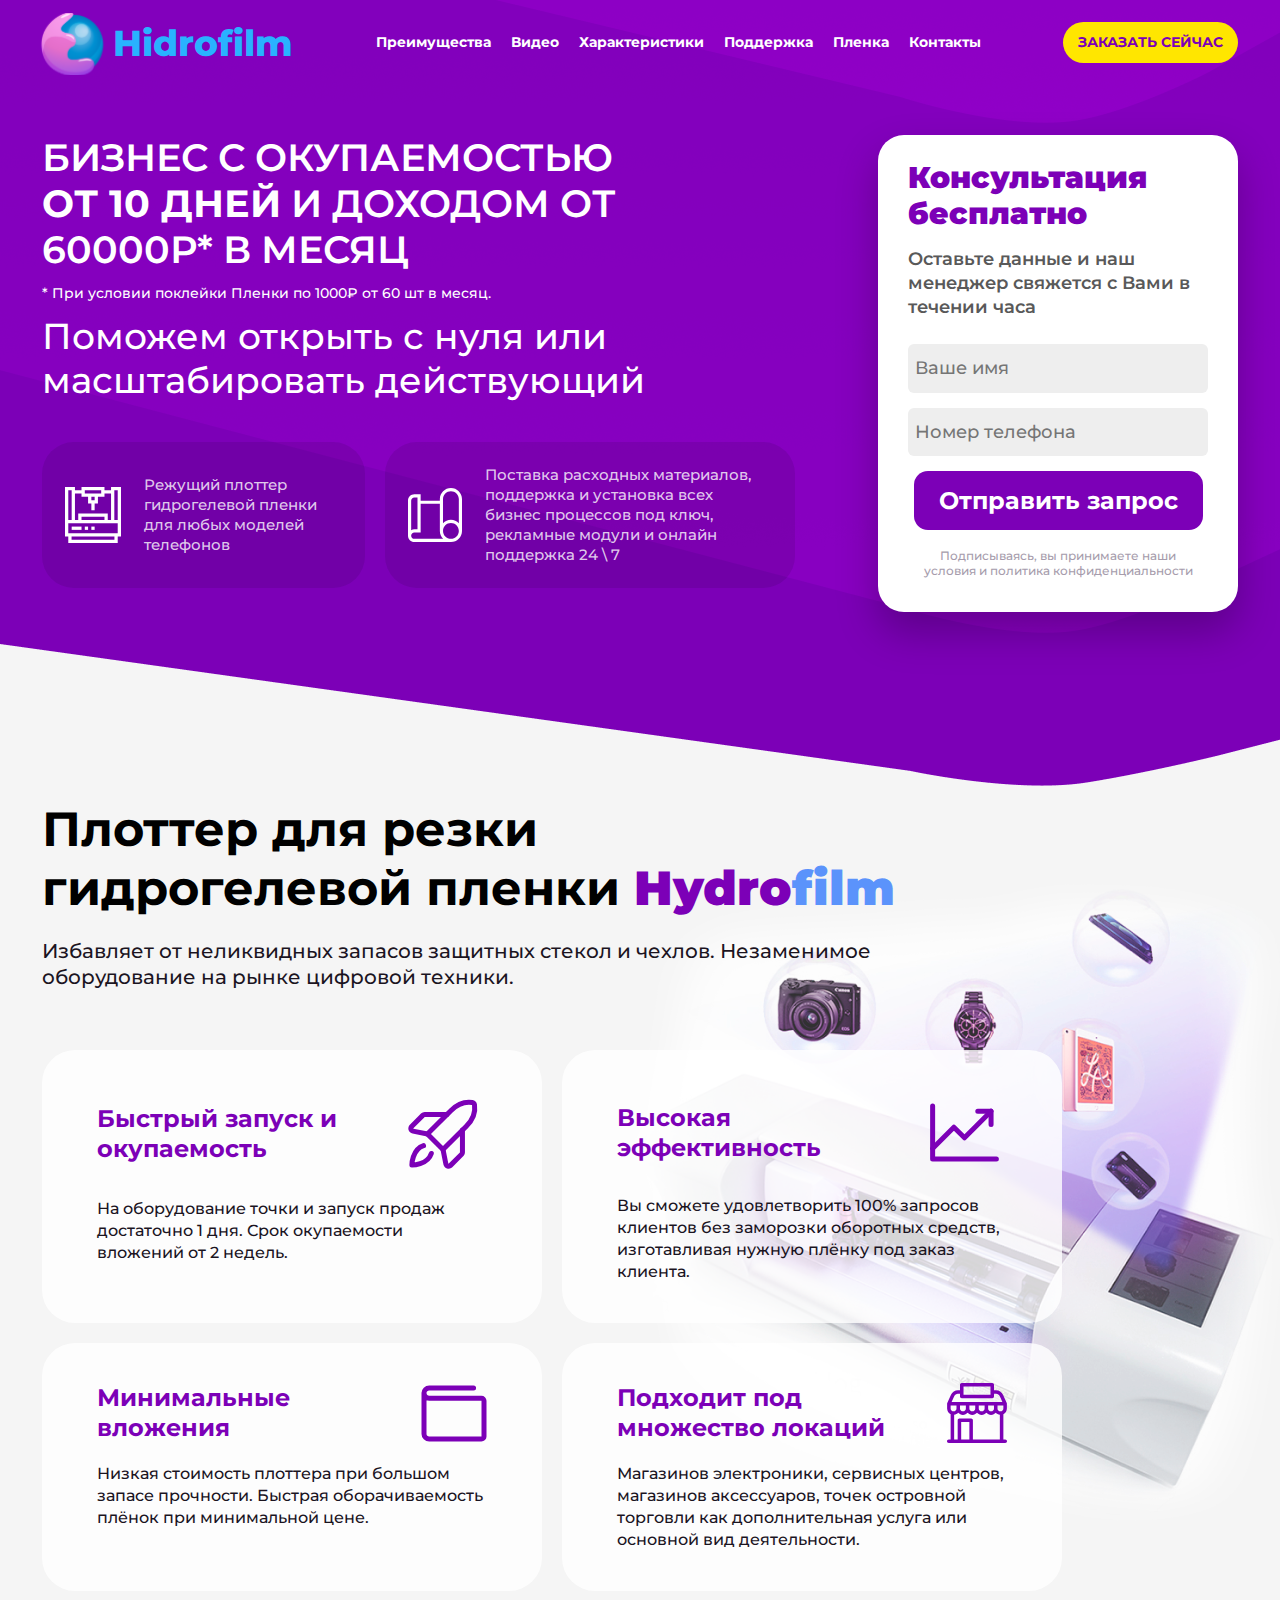
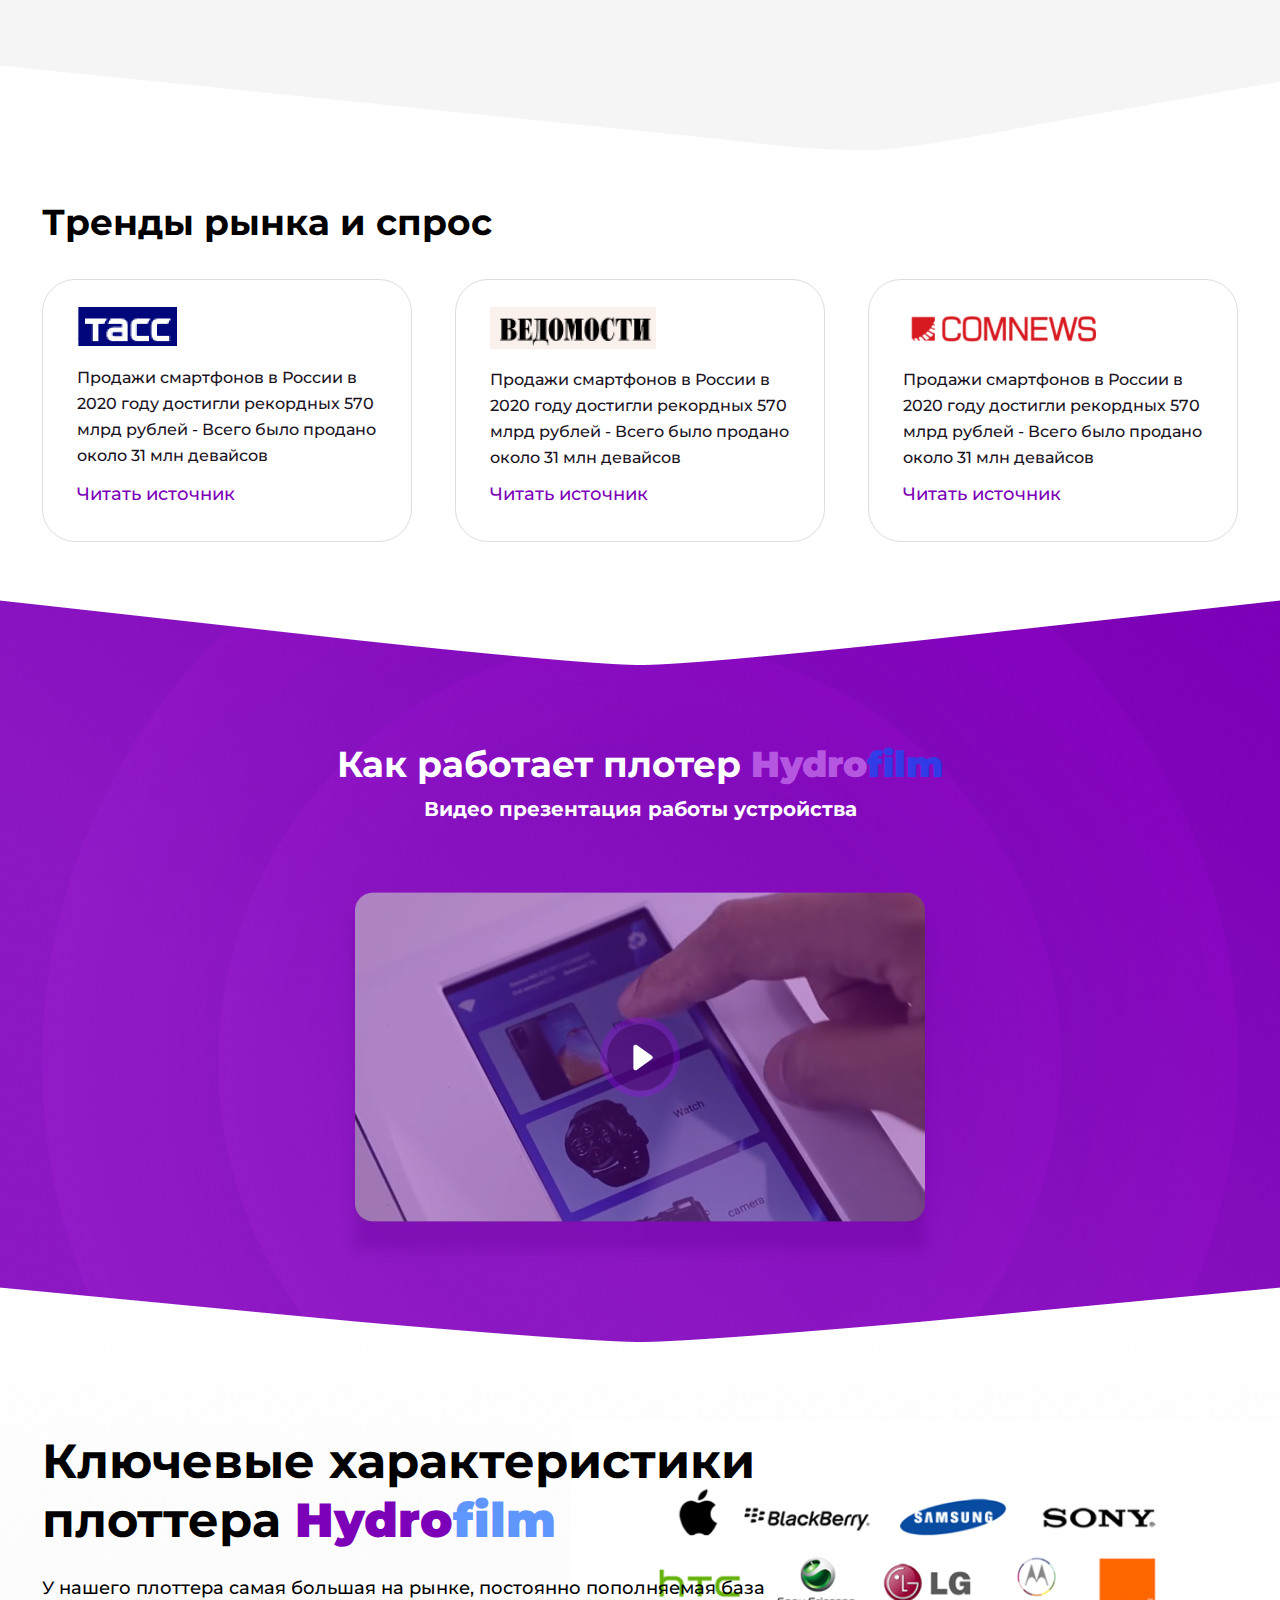
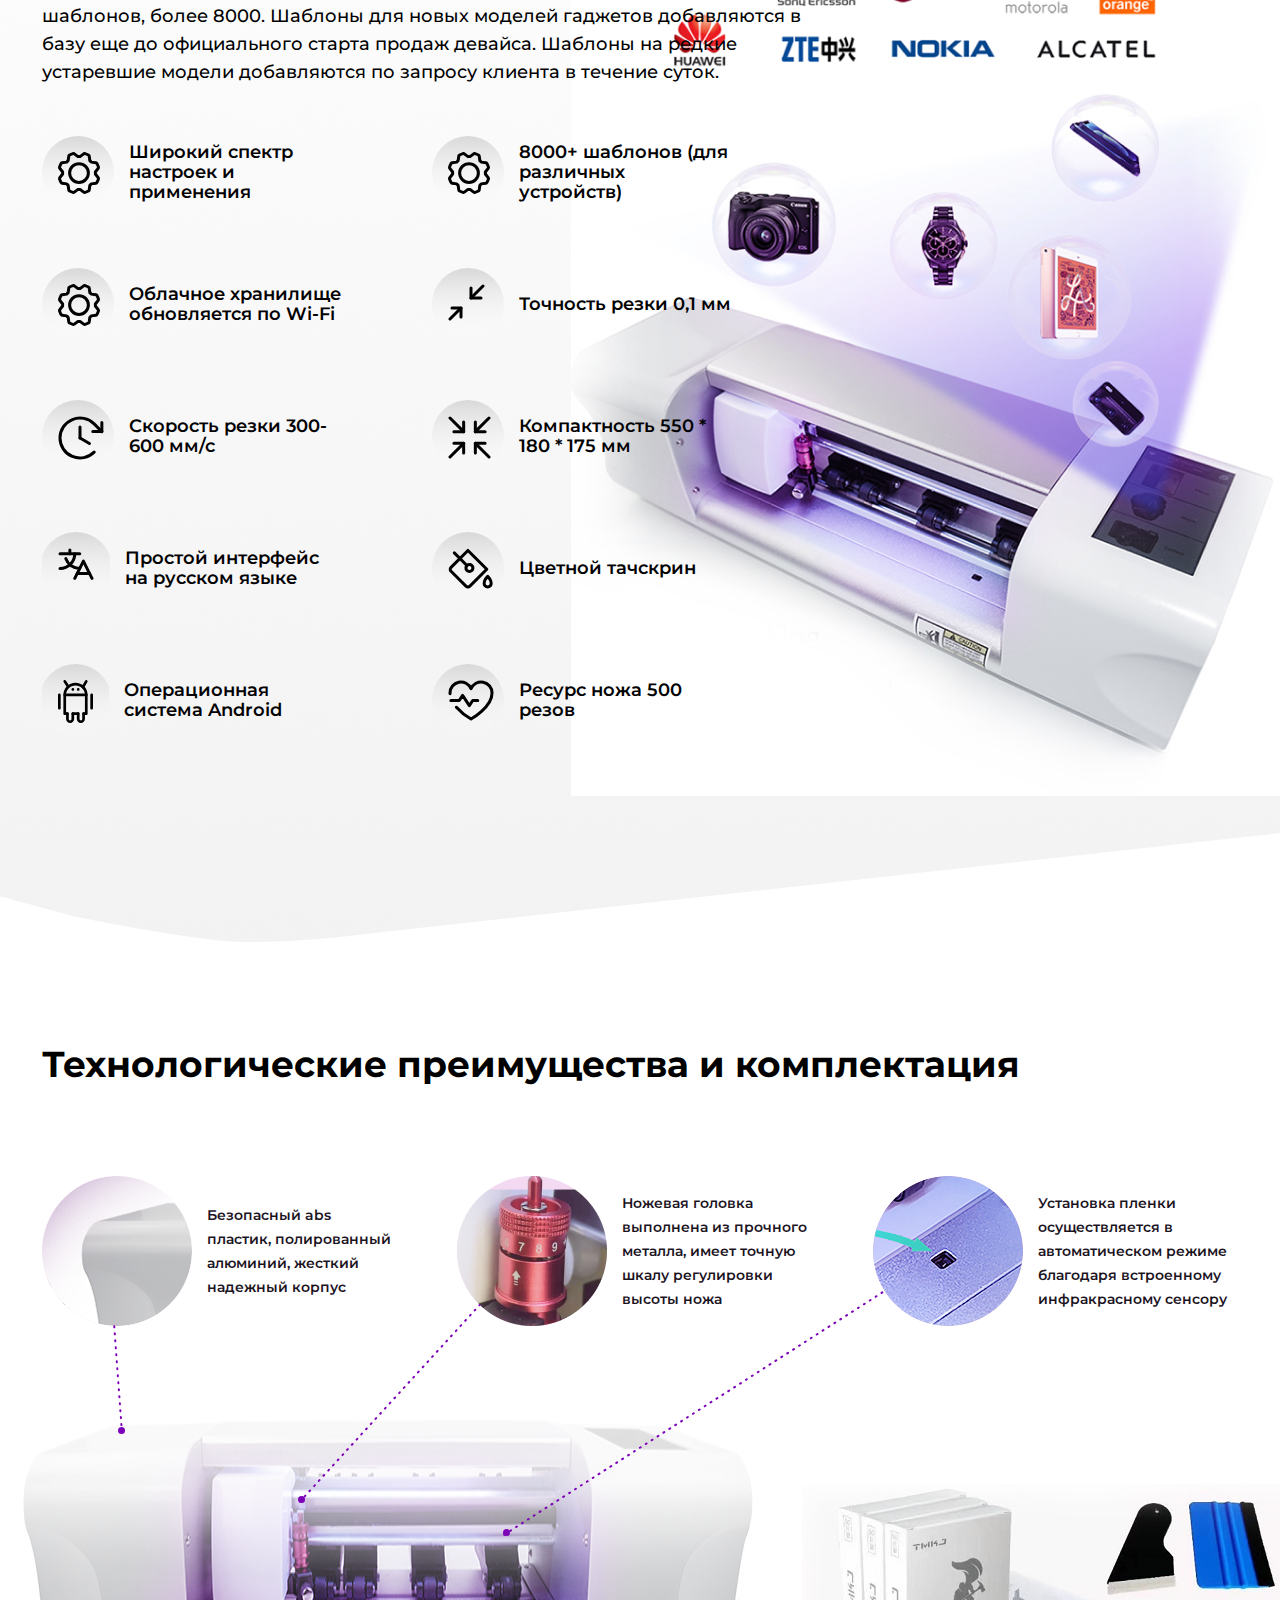
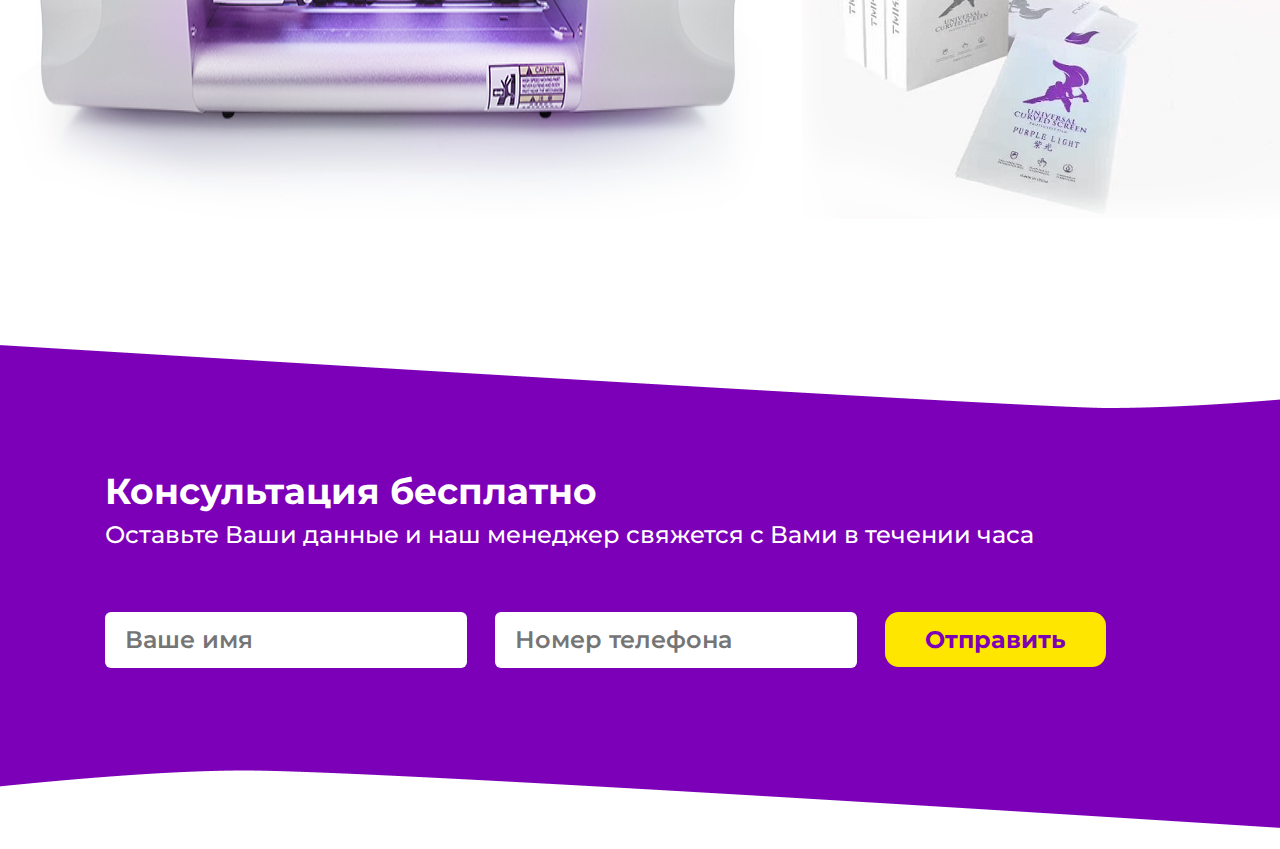
==== index.html @ 63e5cda7 "added new project" ====
<!DOCTYPE html>
<html lang="ru">
  <head>
    <meta charset="UTF-8" />
    <meta http-equiv="X-UA-Compatible" content="IE=edge" />
    <meta name="viewport" content="width=device-width, initial-scale=1.0" />
    <title>Hidrofilm</title>
    <link rel="preconnect" href="https://fonts.gstatic.com" />
    <link
      href="https://fonts.googleapis.com/css2?family=Montserrat:ital,wght@0,400;0,500;0,600;0,700;0,900;1,600&display=swap"
      rel="stylesheet"
    />
    <link rel="stylesheet" href="./css/jquery.fancybox.css" />
    <link rel="stylesheet" href="./css/normalize.css" />
    <link rel="stylesheet" href="./css/style.css" />
  </head>
  <body>
    <div class="wrapper">
      <header class="header">
        <div class="container">
          <div class="header__inner">
            <a class="header__logo" href="#">
              <img
                class="header__logo-img"
                src="./images/logo.svg"
                alt="logo"
              />
              <span>Hidrofilm</span>
            </a>

            <nav class="header__menu">
              <ul class="header__menu-list">
                <li class="header__menu-link">
                  <a href="">Преимущества</a>
                </li>
                <li class="header__menu-link">
                  <a href="">Видео</a>
                </li>
                <li class="header__menu-link">
                  <a href="">Характеристики</a>
                </li>
                <li class="header__menu-link">
                  <a href="">Поддержка</a>
                </li>
                <li class="header__menu-link">
                  <a href="">Пленка</a>
                </li>
                <li class="header__menu-link">
                  <a href="#">Контакты</a>
                </li>
              </ul>
            </nav>
            <div class="header__menu-burger">
              <span></span>
            </div>
            <a href="#" class="header__button">заказать сейчас</a>
          </div>

          <div class="header__box">
            <div class="header__info">
              <div class="header__info-top">
                <h1 class="header__info-title">
                  БИЗНЕС С ОКУПАЕМОСТЬЮ <span>ОТ 10 дней</span> и доходом от
                  60000р* в месяц
                </h1>
                <p class="header__info-comment">
                  * При условии поклейки Пленки по 1000₽ от 60 шт в месяц.
                </p>
                <p class="header__info-text">
                  Поможем открыть с нуля или масштабировать действующий
                </p>
              </div>

              <div class="header__info-bottom">
                <div class="header__info-bottom-item item-left">
                  <img src="./images/header-icon.svg" alt="" />
                  <p>
                    Режущий плоттер гидрогелевой пленки для любых моделей
                    телефонов
                  </p>
                </div>
                <div class="header__info-bottom-item item-right">
                  <img src="./images/header-icon1.svg" alt="" />
                  <p>
                    Поставка расходных материалов, поддержка и установка всех
                    бизнес процессов под ключ, рекламные модули и онлайн
                    поддержка 24 \ 7
                  </p>
                </div>
              </div>
            </div>

            <form class="header__form">
              <div class="header__form-title">Консультация бесплатно</div>
              <div class="header__form-text">
                Оставьте данные и наш менеджер свяжется с Вами в течении часа
              </div>
              <input type="text" placeholder="Ваше имя " />
              <input type="text" placeholder="Номер телефона " />
              <button type="submit">Отправить запрос</button>
              <div class="header__form-copy">
                Подписываясь, вы принимаете наши условия и политика
                конфиденциальности
              </div>
            </form>
          </div>
        </div>
      </header>
      <!-- HEADER-------------- -->
      <section class="plotter">
        <div
          class="plotter-wrapper"
          style="background: url('./images/plotter-img.png') no-repeat right"
        >
          <div class="container">
            <h1 class="plotter__title">
              Плоттер для резки гидрогелевой пленки
              <span class="hydro">Hydro</span><span>film</span>
            </h1>
            <p class="plotter__text">
              Избавляет от неликвидных запасов защитных стекол и чехлов.
              Незаменимое оборудование на рынке цифровой техники.
            </p>

            <div class="plotter__inner">
              <div class="plotter__item">
                <div class="plotter__item-title">
                  <p>Быстрый запуск и окупаемость</p>
                  <img src="./images/plotter-icon.svg" alt="" />
                </div>
                <div class="plotter__item-text">
                  На оборудование точки и запуск продаж достаточно 1 дня. Срок
                  окупаемости вложений от 2 недель.
                </div>
              </div>
              <div class="plotter__item">
                <div class="plotter__item-title">
                  <p>Высокая эффективность</p>
                  <img src="./images/plotter-icon2.svg" alt="" />
                </div>
                <div class="plotter__item-text">
                  Вы сможете удовлетворить 100% запросов клиентов без заморозки
                  оборотных средств, изготавливая нужную плёнку под заказ
                  клиента.
                </div>
              </div>
              <div class="plotter__item">
                <div class="plotter__item-title">
                  <p>Минимальные вложения</p>
                  <img src="./images/plotter-icon3.svg" alt="" />
                </div>
                <div class="plotter__item-text">
                  Низкая стоимость плоттера при большом запасе прочности.
                  Быстрая оборачиваемость плёнок при минимальной цене.
                </div>
              </div>
              <div class="plotter__item">
                <div class="plotter__item-title">
                  <p>Подходит под множество локаций</p>
                  <img src="./images/plotter-icon4.svg" alt="" />
                </div>
                <div class="plotter__item-text">
                  Магазинов электроники, сервисных центров, магазинов
                  аксессуаров, точек островной торговли как дополнительная
                  услуга или основной вид деятельности.
                </div>
              </div>
            </div>
          </div>
        </div>
      </section>
      <section class="trands">
        <div class="container">
          <h1 class="trands__title">Тренды рынка и спрос</h1>
          <div class="trands__inner">
            <div class="trands__item">
              <div class="trands__item-img">
                <img src="./images/trand1.png" alt="" />
              </div>
              <div class="trands__item-text">
                Продажи смартфонов в России в 2020 году достигли рекордных 570
                млрд рублей - Всего было продано около 31 млн девайсов
              </div>
              <a class="trands__item-link" href="#">Читать источник</a>
            </div>
            <div class="trands__item">
              <div class="trands__item-img">
                <img src="./images/trand2.png" alt="" />
              </div>
              <div class="trands__item-text">
                Продажи смартфонов в России в 2020 году достигли рекордных 570
                млрд рублей - Всего было продано около 31 млн девайсов
              </div>
              <a class="trands__item-link" href="#">Читать источник</a>
            </div>
            <div class="trands__item">
              <div class="trands__item-img">
                <img src="./images/trand3.png" alt="" />
              </div>
              <div class="trands__item-text">
                Продажи смартфонов в России в 2020 году достигли рекордных 570
                млрд рублей - Всего было продано около 31 млн девайсов
              </div>
              <a class="trands__item-link" href="#">Читать источник</a>
            </div>
          </div>
        </div>
      </section>
      <section class="video">
        <div class="container">
          <h1 class="video__title">
            Как работает плотер <span class="hydro">Hydro</span
            ><span>film</span>
          </h1>
          <div class="video__text">Видео презентация работы устройства</div>
          <div class="video__popup">
            <a
              class="video__popup-play"
              data-fancybox
              href="./images/video-test.mp4"
            >
              <img
                class="video__popup-imgbtn"
                src="./images/play-btn.svg"
                alt="play-btn"
              />
            </a>
          </div>
        </div>
      </section>
      <section class="description">
        <div
          class="description-wrapper"
          style="
            background: url('./images/description-bg.png') no-repeat bottom
              right;
          "
        >
          <div class="container">
            <h1 class="description__title">
              Ключевые характеристики плоттера <span class="hydro">Hydro</span
              ><span>film</span>
            </h1>
            <div class="description__text">
              У нашего плоттера самая большая на рынке, постоянно пополняемая
              база шаблонов, более 8000. Шаблоны для новых моделей гаджетов
              добавляются в базу еще до официального старта продаж девайса.
              Шаблоны на редкие устаревшие модели добавляются по запросу клиента
              в течение суток.
            </div>
            <div class="description__inner">
              <div class="description__item">
                <div class="description__item-wrap">
                  <img
                    class="description__item-icon"
                    src="./images/icon-description/1.svg"
                    alt=""
                  />
                </div>
                <div class="description__item-info">
                  Широкий спектр настроек и применения
                </div>
              </div>
              <div class="description__item">
                <div class="description__item-wrap">
                  <img
                    class="description__item-icon"
                    src="./images/icon-description/1.svg"
                    alt=""
                  />
                </div>
                <div class="description__item-info">
                  8000+ шаблонов (для различных устройств)
                </div>
              </div>
              <div class="description__item">
                <div class="description__item-wrap">
                  <img
                    class="description__item-icon"
                    src="./images/icon-description/1.svg"
                    alt=""
                  />
                </div>
                <div class="description__item-info">
                  Облачное хранилище обновляется по Wi-Fi
                </div>
              </div>
              <div class="description__item">
                <div class="description__item-wrap">
                  <img
                    class="description__item-icon"
                    src="./images/icon-description/4.svg"
                    alt=""
                  />
                </div>
                <div class="description__item-info">Точность резки 0,1 мм</div>
              </div>
              <div class="description__item">
                <div class="description__item-wrap">
                  <img
                    class="description__item-icon"
                    src="./images/icon-description/5.svg"
                    alt=""
                  />
                </div>
                <div class="description__item-info">
                  Скорость резки 300-600 мм/с
                </div>
              </div>
              <div class="description__item">
                <div class="description__item-wrap">
                  <img
                    class="description__item-icon"
                    src="./images/icon-description/6.svg"
                    alt=""
                  />
                </div>
                <div class="description__item-info">
                  Компактность 550 * 180 * 175 мм
                </div>
              </div>
              <div class="description__item">
                <div class="description__item-wrap">
                  <img
                    class="description__item-icon"
                    src="./images/icon-description/7.svg"
                    alt=""
                  />
                </div>
                <div class="description__item-info">
                  Простой интерфейс на русском языке
                </div>
              </div>
              <div class="description__item">
                <div class="description__item-wrap">
                  <img
                    class="description__item-icon"
                    src="./images/icon-description/8.svg"
                    alt=""
                  />
                </div>
                <div class="description__item-info">Цветной тачскрин</div>
              </div>
              <div class="description__item">
                <div class="description__item-wrap">
                  <img
                    class="description__item-icon"
                    src="./images/icon-description/9.svg"
                    alt=""
                  />
                </div>
                <div class="description__item-info">
                  Операционная система Android
                </div>
              </div>
              <div class="description__item">
                <div class="description__item-wrap">
                  <img
                    class="description__item-icon"
                    src="./images/icon-description/10.svg"
                    alt=""
                  />
                </div>
                <div class="description__item-info">Ресурс ножа 500 резов</div>
              </div>
            </div>
          </div>
        </div>
      </section>
      <section class="advantages">
        <div class="container">
          <h1 class="advantages__title">
            Технологические преимущества и комплектация
          </h1>
          <div class="advantages__inner">
            <div class="advantages__item">
              <div class="advantages-wrap">
                <img
                  class="advantages__img"
                  src="./images/icon-advantages/1.png"
                  alt=""
                />
              </div>
              <div class="advantages__text">
                Безопасный abs пластик, полированный алюминий, жесткий надежный
                корпус
              </div>
              <div class="line line-1">
                <img src="./images/icon-advantages/Line1.svg" alt="" />
              </div>
            </div>
            <div class="advantages__item">
              <div class="advantages-wrap">
                <img
                  class="advantages__img"
                  src="./images/icon-advantages/2.png"
                  alt=""
                />
              </div>

              <div class="advantages__text">
                Ножевая головка выполнена из прочного металла, имеет точную
                шкалу регулировки высоты ножа
              </div>
              <div class="line line-2">
                <img src="./images/icon-advantages/Line2.svg" alt="" />
              </div>
            </div>
            <div class="advantages__item">
              <div class="advantages-wrap">
                <img
                  class="advantages__img"
                  src="./images/icon-advantages/3.png"
                  alt=""
                />
              </div>
              <div class="advantages__text">
                Установка пленки осуществляется в автоматическом режиме
                благодаря встроенному инфракрасному сенсору
              </div>
              <div class="line line-3">
                <img src="./images/icon-advantages/Line3.svg" alt="" />
              </div>
            </div>
          </div>
          <div class="advantages__bg">
            <img
              class="advantages__bg-left"
              src="./images/icon-advantages/img-left.png"
              alt=""
            />
            <img
              class="advantages__bg-right"
              src="./images/icon-advantages/img-right.png"
              alt=""
            />
          </div>
        </div>
      </section>
      <section class="callback">
        <div class="container">
          <div class="callback__wrap">
            <h1 class="callback__title">Консультация бесплатно</h1>
            <div class="callback__text">
              Оставьте Ваши данные и наш менеджер свяжется с Вами в течении часа
            </div>
            <form class="callback__form">
              <input type="text" placeholder="Ваше имя" />
              <input type="text" placeholder="Номер телефона" />
              <button type="submit">Отправить</button>
            </form>
          </div>
        </div>
      </section>
    </div>
    <script
      src="https://code.jquery.com/jquery-3.6.0.min.js"
      integrity="sha256-/xUj+3OJU5yExlq6GSYGSHk7tPXikynS7ogEvDej/m4="
      crossorigin="anonymous"
    ></script>
    <script src="./js/jquery.fancybox.min.js"></script>
    <script src="./js/main.js
    "></script>
  </body>
</html>
---- css/style.css ----
@charset "UTF-8";
* {
  padding: 0;
  margin: 0;
  border: 0; }

*,
*:before,
*:after {
  -moz-box-sizing: border-box;
  -webkit-box-sizing: border-box;
  box-sizing: border-box; }

:focus,
:active {
  outline: none; }

a:focus,
a:active {
  outline: none; }

nav,
footer,
header,
aside {
  display: block; }

html,
body {
  height: 100%;
  width: 100%;
  font-size: 100%;
  line-height: 1;
  font-size: 14px;
  -ms-text-size-adjust: 100%;
  -moz-text-size-adjust: 100%;
  -webkit-text-size-adjust: 100%; }

input,
button,
textarea {
  font-family: inherit; }

input::-ms-clear {
  display: none; }

button {
  cursor: pointer; }

button::-moz-focus-inner {
  padding: 0;
  border: 0; }

a,
a:visited {
  text-decoration: none; }

a:hover {
  text-decoration: none; }

ul li {
  list-style: none; }

img {
  vertical-align: top; }

h1,
h2,
h3,
h4,
h5,
h6 {
  font-size: inherit;
  font-weight: 400;
  margin: 0; }

/*Обнуление*/
@media (max-width: 1190px) {
  .header__button {
    display: none; } }

@media (max-width: 990px) {
  .header__logo-img {
    width: 50px;
    height: 50px; }
  body .wrapper .header__logo span {
    font-size: 28px;
    line-height: 36px; } }

@media (max-width: 920px) {
  body .wrapper .header__menu-burger {
    display: block;
    position: relative;
    cursor: pointer; }
    body .wrapper .header__menu-burger span {
      position: absolute;
      width: 40px;
      height: 4px;
      background-color: #fff;
      top: 0;
      right: 10px; }
      body .wrapper .header__menu-burger span::after, body .wrapper .header__menu-burger span::before {
        content: "";
        position: absolute;
        top: 10px;
        width: 40px;
        height: 4px;
        background-color: #fff; }
      body .wrapper .header__menu-burger span::before {
        top: -10px; }
    body .wrapper .header__menu-burger.open-menu span {
      height: 0; }
    body .wrapper .header__menu-burger.open-menu span::after {
      -webkit-transform: rotate(-45deg);
      -ms-transform: rotate(-45deg);
      transform: rotate(-45deg);
      top: 50%; }
    body .wrapper .header__menu-burger.open-menu span::before {
      -webkit-transform: rotate(45deg);
      -ms-transform: rotate(45deg);
      transform: rotate(45deg);
      top: 50%; }
  .header__menu {
    position: absolute;
    top: 60px;
    right: 50%;
    -webkit-transform: translateX(50%);
    -ms-transform: translateX(50%);
    transform: translateX(50%);
    background-color: #7c00b7;
    width: 100%;
    padding: 30px 0;
    top: -1000%;
    -webkit-transition: all 0.4s ease;
    -o-transition: all 0.4s ease;
    transition: all 0.4s ease; }
    .header__menu.open-menu {
      top: 100%; }
    .header__menu-list {
      -webkit-box-orient: vertical;
      -webkit-box-direction: normal;
      -ms-flex-direction: column;
      flex-direction: column;
      text-align: center; }
    .header__menu-link a {
      display: inline-block;
      padding-bottom: 40px;
      text-transform: uppercase;
      font-weight: 700;
      font-size: 18px;
      line-height: 22px; } }

body {
  font-family: "Montserrat", sans-serif;
  overflow-x: hidden; }
  body .container {
    max-width: 1216px;
    padding: 0 10px;
    margin: 0 auto; }

.wrapper .header {
  background: url("../images/bg-header.png") no-repeat top center;
  background-color: #f5f5f5;
  min-height: 800px;
  padding-top: 10px;
  z-index: 100; }
  .wrapper .header__logo {
    display: -webkit-box;
    display: -ms-flexbox;
    display: flex;
    -webkit-box-align: center;
    -ms-flex-align: center;
    align-items: center;
    z-index: 10; }
    .wrapper .header__logo span {
      -webkit-box-align: center;
      -ms-flex-align: center;
      align-items: center;
      font-weight: 800;
      font-size: 36px;
      line-height: 44px;
      color: #29b2ff; }
    .wrapper .header__logo img {
      margin-left: -10px; }
  .wrapper .header__inner {
    display: -webkit-box;
    display: -ms-flexbox;
    display: flex;
    -webkit-box-pack: justify;
    -ms-flex-pack: justify;
    justify-content: space-between;
    -webkit-box-align: center;
    -ms-flex-align: center;
    align-items: center;
    position: relative; }
  .wrapper .header__menu-list {
    display: -webkit-box;
    display: -ms-flexbox;
    display: flex; }
  .wrapper .header__menu-link {
    font-weight: 700;
    font-size: 14px;
    line-height: 17px;
    padding: 0 10px; }
    .wrapper .header__menu-link a {
      color: #fff; }
  .wrapper .header__button {
    padding: 12px 15px;
    background-color: #ffe600;
    color: #7c00b7;
    font-weight: 700;
    font-size: 14px;
    line-height: 17px;
    border-radius: 26px;
    text-transform: uppercase; }

.wrapper .header__menu-burger {
  display: none; }

.wrapper .header__box {
  display: -webkit-box;
  display: -ms-flexbox;
  display: flex;
  -webkit-box-pack: justify;
  -ms-flex-pack: justify;
  justify-content: space-between;
  padding-top: 60px; }

.wrapper .header__info {
  width: 63%; }

.wrapper .header__info-title {
  font-weight: 600;
  font-size: 38px;
  line-height: 46px;
  color: #fff;
  text-transform: uppercase;
  max-width: 600px; }
  .wrapper .header__info-title span {
    font-weight: 700; }

.wrapper .header__info-comment {
  font-weight: 500;
  font-size: 14px;
  line-height: 17px;
  color: #fff;
  padding-top: 12px; }

.wrapper .header__info-text {
  font-weight: 500;
  font-size: 36px;
  line-height: 44px;
  color: #fff;
  padding-top: 12px; }

.wrapper .header__info-bottom {
  display: -webkit-box;
  display: -ms-flexbox;
  display: flex;
  -webkit-box-pack: justify;
  -ms-flex-pack: justify;
  justify-content: space-between;
  min-height: 145px; }
  .wrapper .header__info-bottom-item {
    display: -webkit-box;
    display: -ms-flexbox;
    display: flex;
    -webkit-box-align: center;
    -ms-flex-align: center;
    align-items: center;
    margin-top: 40px;
    background-color: rgba(20, 0, 29, 0.1);
    border-radius: 32px; }
    .wrapper .header__info-bottom-item p {
      padding: 23px;
      font-weight: 500;
      font-size: 15px;
      line-height: 20px;
      color: rgba(255, 255, 255, 0.8); }
    .wrapper .header__info-bottom-item img {
      padding-left: 23px; }
  .wrapper .header__info-bottom .item-left {
    min-width: 323px;
    margin-right: 20px; }
  .wrapper .header__info-bottom .item-right {
    min-width: 400px; }

.wrapper .header__form {
  -webkit-box-shadow: 0px 20px 40px 0px #00000040;
  box-shadow: 0px 20px 40px 0px #00000040;
  display: -webkit-box;
  display: -ms-flexbox;
  display: flex;
  -webkit-box-orient: vertical;
  -webkit-box-direction: normal;
  -ms-flex-direction: column;
  flex-direction: column;
  background-color: #fff;
  border-radius: 26px;
  max-width: 360px;
  -webkit-box-align: center;
  -ms-flex-align: center;
  align-items: center;
  margin-left: 50px; }
  .wrapper .header__form-title {
    padding: 25px 30px;
    padding-bottom: 15px;
    font-weight: 900;
    font-size: 30px;
    line-height: 36px;
    color: #7c00b7; }
  .wrapper .header__form-text {
    padding: 0 30px;
    font-weight: 600;
    font-size: 18px;
    line-height: 24px;
    color: #595959;
    padding-bottom: 25px; }
  .wrapper .header__form input {
    color: #000;
    font-weight: 500;
    font-size: 18px;
    padding: 14px 7px;
    background-color: #eeeeee;
    width: 300px;
    margin-bottom: 15px;
    border-radius: 6px; }
  .wrapper .header__form button {
    background-color: #7c00b7;
    border-radius: 14px;
    font-weight: 700;
    font-size: 24px;
    line-height: 29px;
    color: #fff;
    padding: 15px 25px; }
  .wrapper .header__form-copy {
    font-weight: 500;
    font-size: 12px;
    line-height: 15px;
    color: #a69cac;
    text-align: center;
    padding-top: 18px;
    padding-bottom: 34px;
    width: 280px; }

.wrapper .plotter {
  background: url("../images/block1.png") no-repeat bottom center;
  min-height: 950px; }
  .wrapper .plotter .img {
    background-color: rgba(0, 0, 0, 0.2); }
  .wrapper .plotter__title {
    font-weight: 700;
    font-size: 48px;
    line-height: 59px;
    max-width: 853px; }
    .wrapper .plotter__title span {
      font-weight: 900;
      color: rgba(0, 89, 255, 0.63); }
    .wrapper .plotter__title .hydro {
      color: #7c00b7; }
  .wrapper .plotter__text {
    padding-top: 20px;
    font-weight: 500;
    font-size: 20px;
    line-height: 26px;
    color: #1b141f;
    max-width: 853px; }
  .wrapper .plotter__inner {
    margin-top: 60px;
    display: -webkit-box;
    display: -ms-flexbox;
    display: flex;
    -ms-flex-wrap: wrap;
    flex-wrap: wrap; }
  .wrapper .plotter__item {
    background: rgba(255, 255, 255, 0.8);
    border-radius: 33px;
    width: 500px;
    margin-right: 20px;
    margin-bottom: 20px; }
    .wrapper .plotter__item-title {
      display: -webkit-box;
      display: -ms-flexbox;
      display: flex;
      -webkit-box-align: center;
      -ms-flex-align: center;
      align-items: center;
      -webkit-box-pack: justify;
      -ms-flex-pack: justify;
      justify-content: space-between;
      padding: 40px 55px;
      padding-bottom: 20px; }
      .wrapper .plotter__item-title p {
        font-weight: 700;
        font-size: 24px;
        line-height: 30px;
        color: #7c00b7; }
    .wrapper .plotter__item-text {
      font-weight: 500;
      font-size: 16px;
      line-height: 22px;
      color: #1b141f;
      padding: 0 55px;
      padding-bottom: 40px; }

.wrapper .trands__title {
  padding-top: 50px;
  font-weight: 700;
  font-size: 36px;
  line-height: 44px;
  color: #000; }

.wrapper .trands__inner {
  margin-top: 35px;
  display: -webkit-box;
  display: -ms-flexbox;
  display: flex;
  -webkit-box-pack: justify;
  -ms-flex-pack: justify;
  justify-content: space-between; }

.wrapper .trands__item {
  max-width: 370px;
  border: 1px solid #dfdbe3;
  border-radius: 33px;
  display: -webkit-box;
  display: -ms-flexbox;
  display: flex;
  -webkit-box-orient: vertical;
  -webkit-box-direction: normal;
  -ms-flex-direction: column;
  flex-direction: column;
  -webkit-box-pack: justify;
  -ms-flex-pack: justify;
  justify-content: space-between; }
  .wrapper .trands__item-img {
    padding: 27px 34px 17px; }
  .wrapper .trands__item-text {
    font-weight: 500;
    font-size: 16px;
    line-height: 26px;
    color: #1b141f;
    padding: 0 34px 10px; }
  .wrapper .trands__item-link {
    display: inline-block;
    font-weight: 500;
    font-size: 18px;
    line-height: 26px;
    color: #7c00b7;
    padding: 0 34px 34px; }

.wrapper .video {
  padding-top: 200px;
  background: url("../images/block3.png") no-repeat bottom center;
  min-height: 800px;
  text-align: center; }
  .wrapper .video__title {
    font-weight: 700;
    font-size: 36px;
    line-height: 44px;
    color: #fff; }
    .wrapper .video__title span {
      font-weight: 900;
      color: rgba(0, 89, 255, 0.63); }
    .wrapper .video__title .hydro {
      color: #b657e2; }
  .wrapper .video__text {
    padding-top: 10px;
    font-weight: 700;
    font-size: 20px;
    line-height: 26px;
    color: #fff; }
  .wrapper .video__popup {
    margin-top: 70px;
    margin-left: auto;
    margin-right: auto;
    width: 570px;
    min-height: 330px;
    background: url("/images/video-popup.png") no-repeat;
    background-size: content;
    background-position: top center;
    -webkit-box-shadow: 0px 27px 11px 1px rgba(101, 0, 149, 0.3);
    box-shadow: 0px 27px 11px 1px rgba(101, 0, 149, 0.3);
    display: -webkit-box;
    display: -ms-flexbox;
    display: flex;
    -webkit-box-pack: center;
    -ms-flex-pack: center;
    justify-content: center;
    -webkit-box-align: center;
    -ms-flex-align: center;
    align-items: center; }
    .wrapper .video__popup-imgbtn {
      width: 80px;
      height: 80px; }

.wrapper .description {
  background: url("../images/block4.png") no-repeat bottom center;
  min-height: 1200px; }
  .wrapper .description__item-wrap {
    background: url("../images/ellipse.svg") no-repeat center;
    background-size: cover;
    width: 72px;
    height: 72px;
    padding: 16px; }
  .wrapper .description__title {
    padding-top: 90px;
    font-weight: 700;
    font-size: 48px;
    line-height: 59px;
    width: 65%; }
    .wrapper .description__title span {
      font-weight: 900;
      color: rgba(0, 89, 255, 0.63); }
    .wrapper .description__title .hydro {
      color: #7c00b7; }
  .wrapper .description__text {
    padding-top: 24px;
    font-weight: 500;
    font-size: 18px;
    line-height: 28px;
    color: #000;
    width: 65%; }
  .wrapper .description__inner {
    margin-top: 50px;
    display: -webkit-box;
    display: -ms-flexbox;
    display: flex;
    -ms-flex-wrap: wrap;
    flex-wrap: wrap;
    width: 70%; }
  .wrapper .description__item {
    display: -webkit-box;
    display: -ms-flexbox;
    display: flex;
    width: 300px;
    margin-bottom: 60px;
    margin-right: 90px;
    -webkit-box-align: center;
    -ms-flex-align: center;
    align-items: center; }
    .wrapper .description__item-info {
      margin-left: 15px;
      font-weight: 600;
      font-size: 18px;
      line-height: 20px;
      color: #020202; }

.wrapper .advantages {
  padding-bottom: 100px; }
  .wrapper .advantages__title {
    padding-top: 100px;
    font-weight: 700;
    font-size: 36px;
    line-height: 44px; }
  .wrapper .advantages__inner {
    display: -webkit-box;
    display: -ms-flexbox;
    display: flex;
    margin-top: 90px;
    -webkit-box-pack: justify;
    -ms-flex-pack: justify;
    justify-content: space-between; }
  .wrapper .advantages-wrap {
    width: 150px;
    height: 150px;
    border-radius: 50%;
    background-color: #f3d9f1;
    -o-object-fit: cover;
    object-fit: cover; }
  .wrapper .advantages__item {
    display: -webkit-box;
    display: -ms-flexbox;
    display: flex;
    -webkit-box-align: center;
    -ms-flex-align: center;
    align-items: center;
    width: 33.3%;
    position: relative; }
    .wrapper .advantages__item + .advantages__item {
      margin-left: 50px; }
  .wrapper .advantages .line {
    position: absolute; }
    .wrapper .advantages .line-1 {
      bottom: -127px;
      left: -284px;
      position: relative; }
      .wrapper .advantages .line-1::after {
        content: "";
        position: absolute;
        bottom: 0;
        left: 5px;
        width: 7px;
        height: 7px;
        border-radius: 50%;
        background-color: #7c00b7; }
    .wrapper .advantages .line-2 {
      bottom: -177px;
      left: -159px; }
      .wrapper .advantages .line-2::after {
        content: "";
        position: absolute;
        bottom: 0;
        left: 0;
        width: 7px;
        height: 7px;
        border-radius: 50%;
        background-color: #7c00b7; }
    .wrapper .advantages .line-3 {
      left: -371px;
      bottom: -210px; }
      .wrapper .advantages .line-3::after {
        content: "";
        position: absolute;
        bottom: 0;
        left: 1px;
        width: 7px;
        height: 7px;
        border-radius: 50%;
        background-color: #7c00b7; }
  .wrapper .advantages__text {
    font-weight: 600;
    font-size: 14px;
    line-height: 24px;
    color: #1b141f;
    margin-left: 15px; }
  .wrapper .advantages__bg {
    padding-top: 20px;
    display: -webkit-box;
    display: -ms-flexbox;
    display: flex;
    margin-left: -30px; }
    .wrapper .advantages__bg-right {
      margin-left: 40px;
      margin-top: 80px; }

.wrapper .callback {
  background: url("../images/block6.png") no-repeat bottom center;
  min-height: 530px; }
  .wrapper .callback__wrap {
    display: -webkit-box;
    display: -ms-flexbox;
    display: flex;
    -webkit-box-orient: vertical;
    -webkit-box-direction: normal;
    -ms-flex-direction: column;
    flex-direction: column;
    margin: 0 auto;
    max-width: 1070px; }
  .wrapper .callback__title {
    padding-top: 150px;
    font-weight: 700;
    font-size: 36px;
    line-height: 44px;
    color: #fff; }
  .wrapper .callback__text {
    padding-top: 10px;
    font-weight: 500;
    font-size: 24px;
    line-height: 24px;
    color: #fff; }
  .wrapper .callback__form {
    margin-top: 65px; }
    .wrapper .callback__form input {
      padding: 14px 20px;
      border-radius: 6px;
      margin-right: 24px;
      max-width: 362px;
      width: 100%;
      color: #000;
      font-size: 24px; }
      .wrapper .callback__form input::-webkit-input-placeholder {
        font-weight: 600;
        font-size: 24px; }
      .wrapper .callback__form input:-ms-input-placeholder {
        font-weight: 600;
        font-size: 24px; }
      .wrapper .callback__form input::-ms-input-placeholder {
        font-weight: 600;
        font-size: 24px; }
      .wrapper .callback__form input::placeholder {
        font-weight: 600;
        font-size: 24px; }
    .wrapper .callback__form button {
      background-color: #ffe600;
      font-weight: 700;
      font-size: 24px;
      line-height: 29px;
      color: #7c00b7;
      border-radius: 14px;
      padding: 13px 40px; }
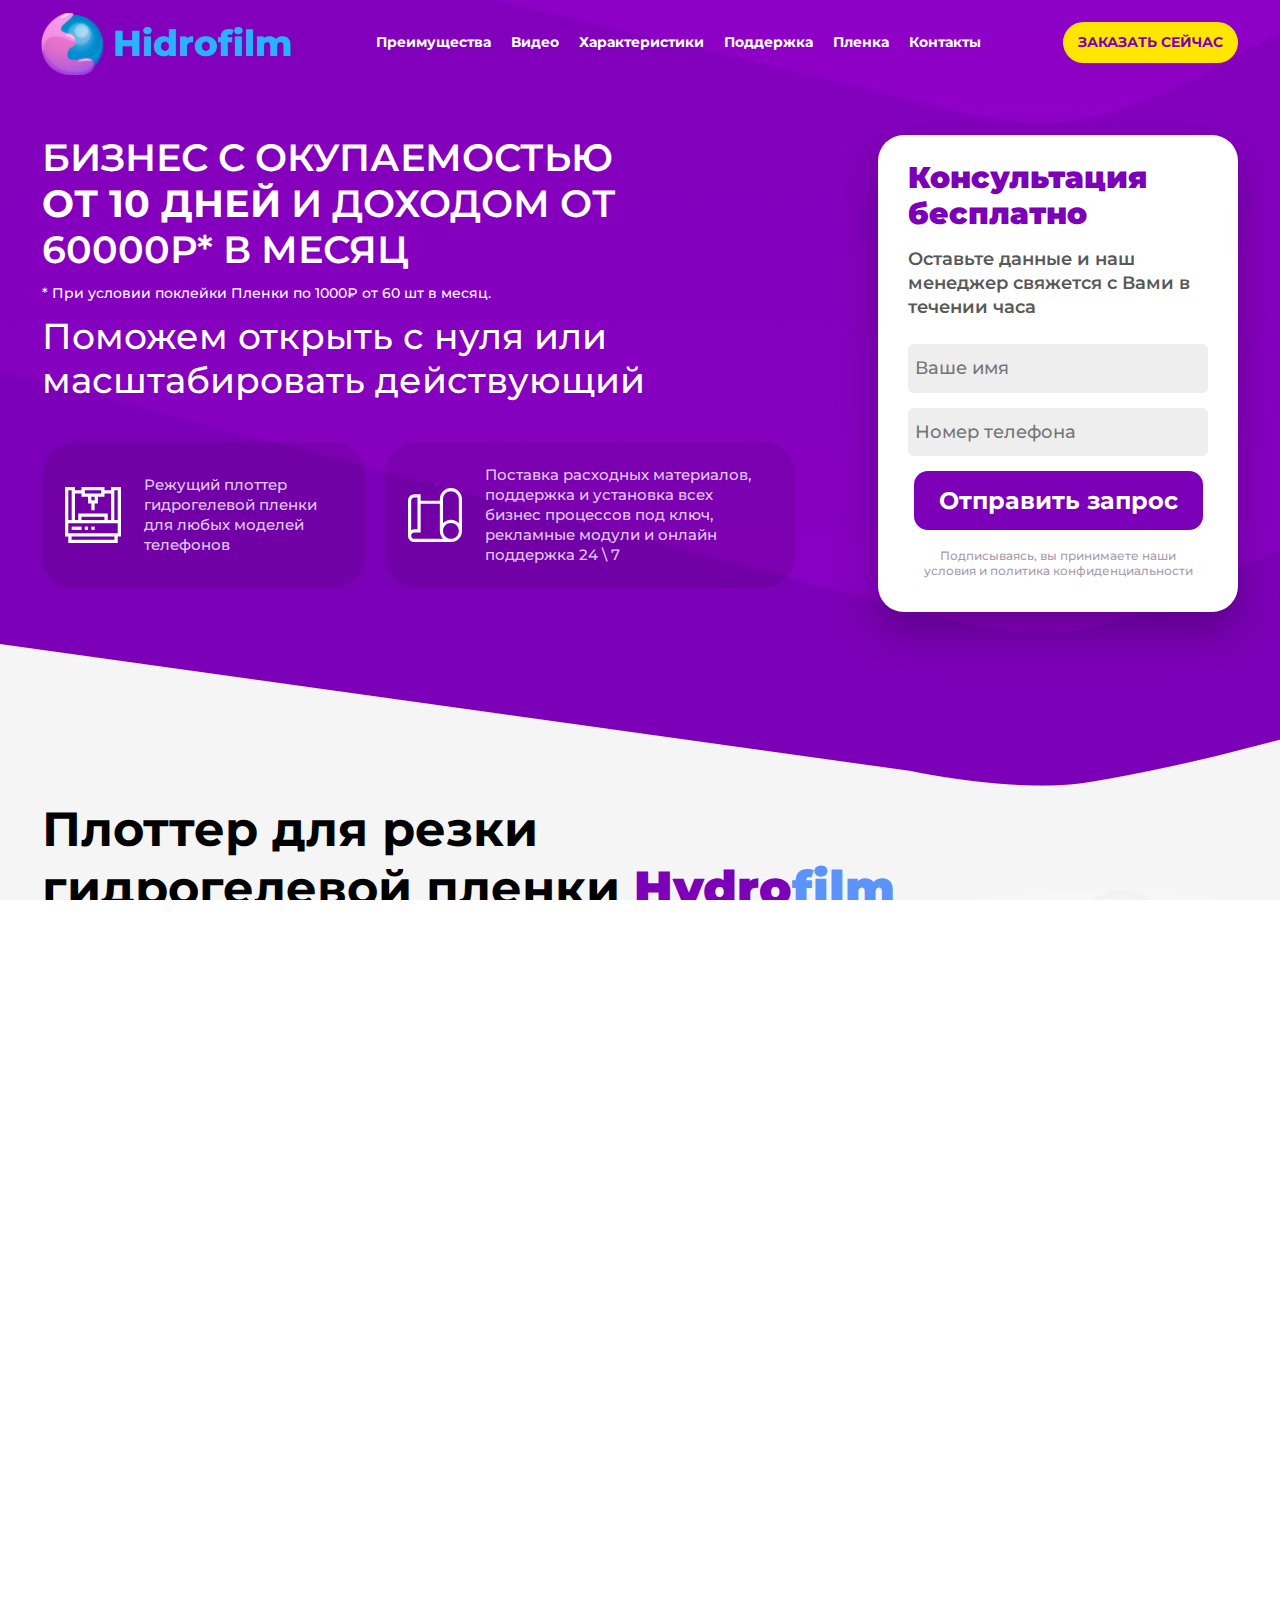
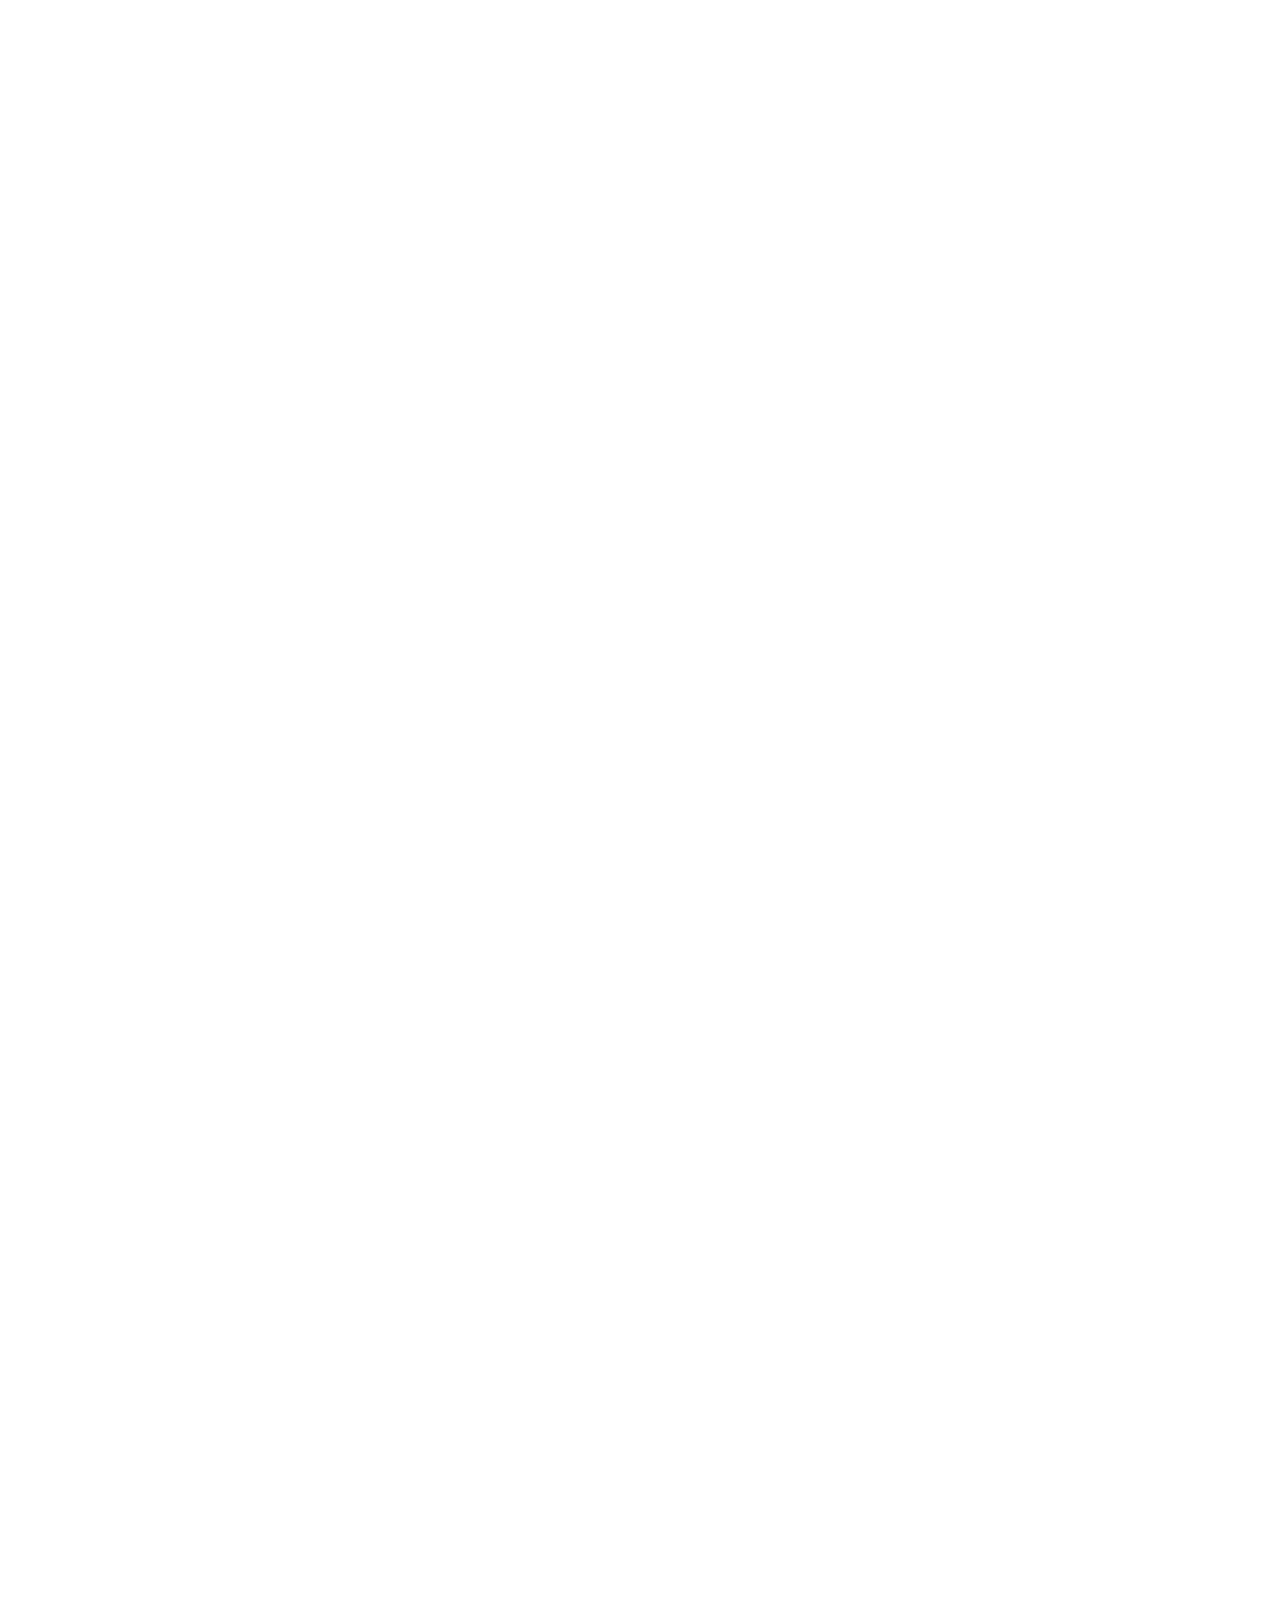
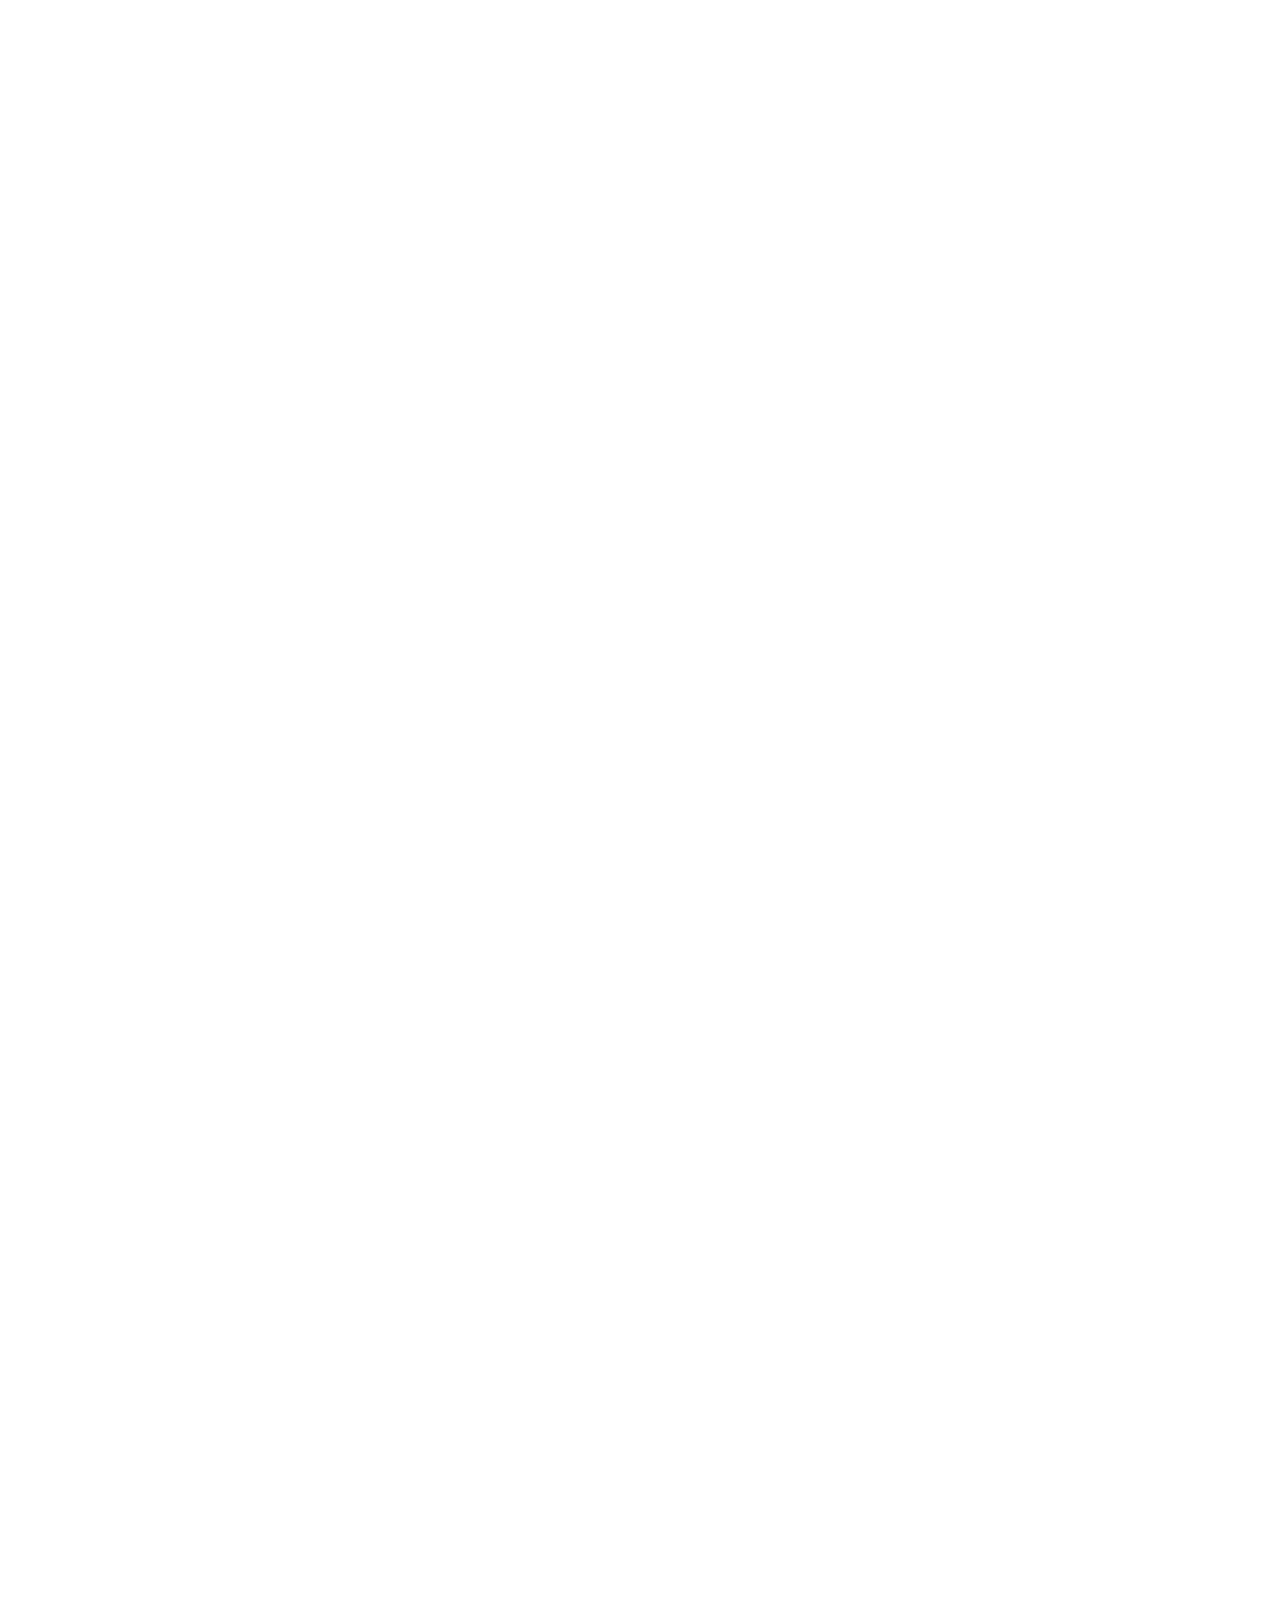
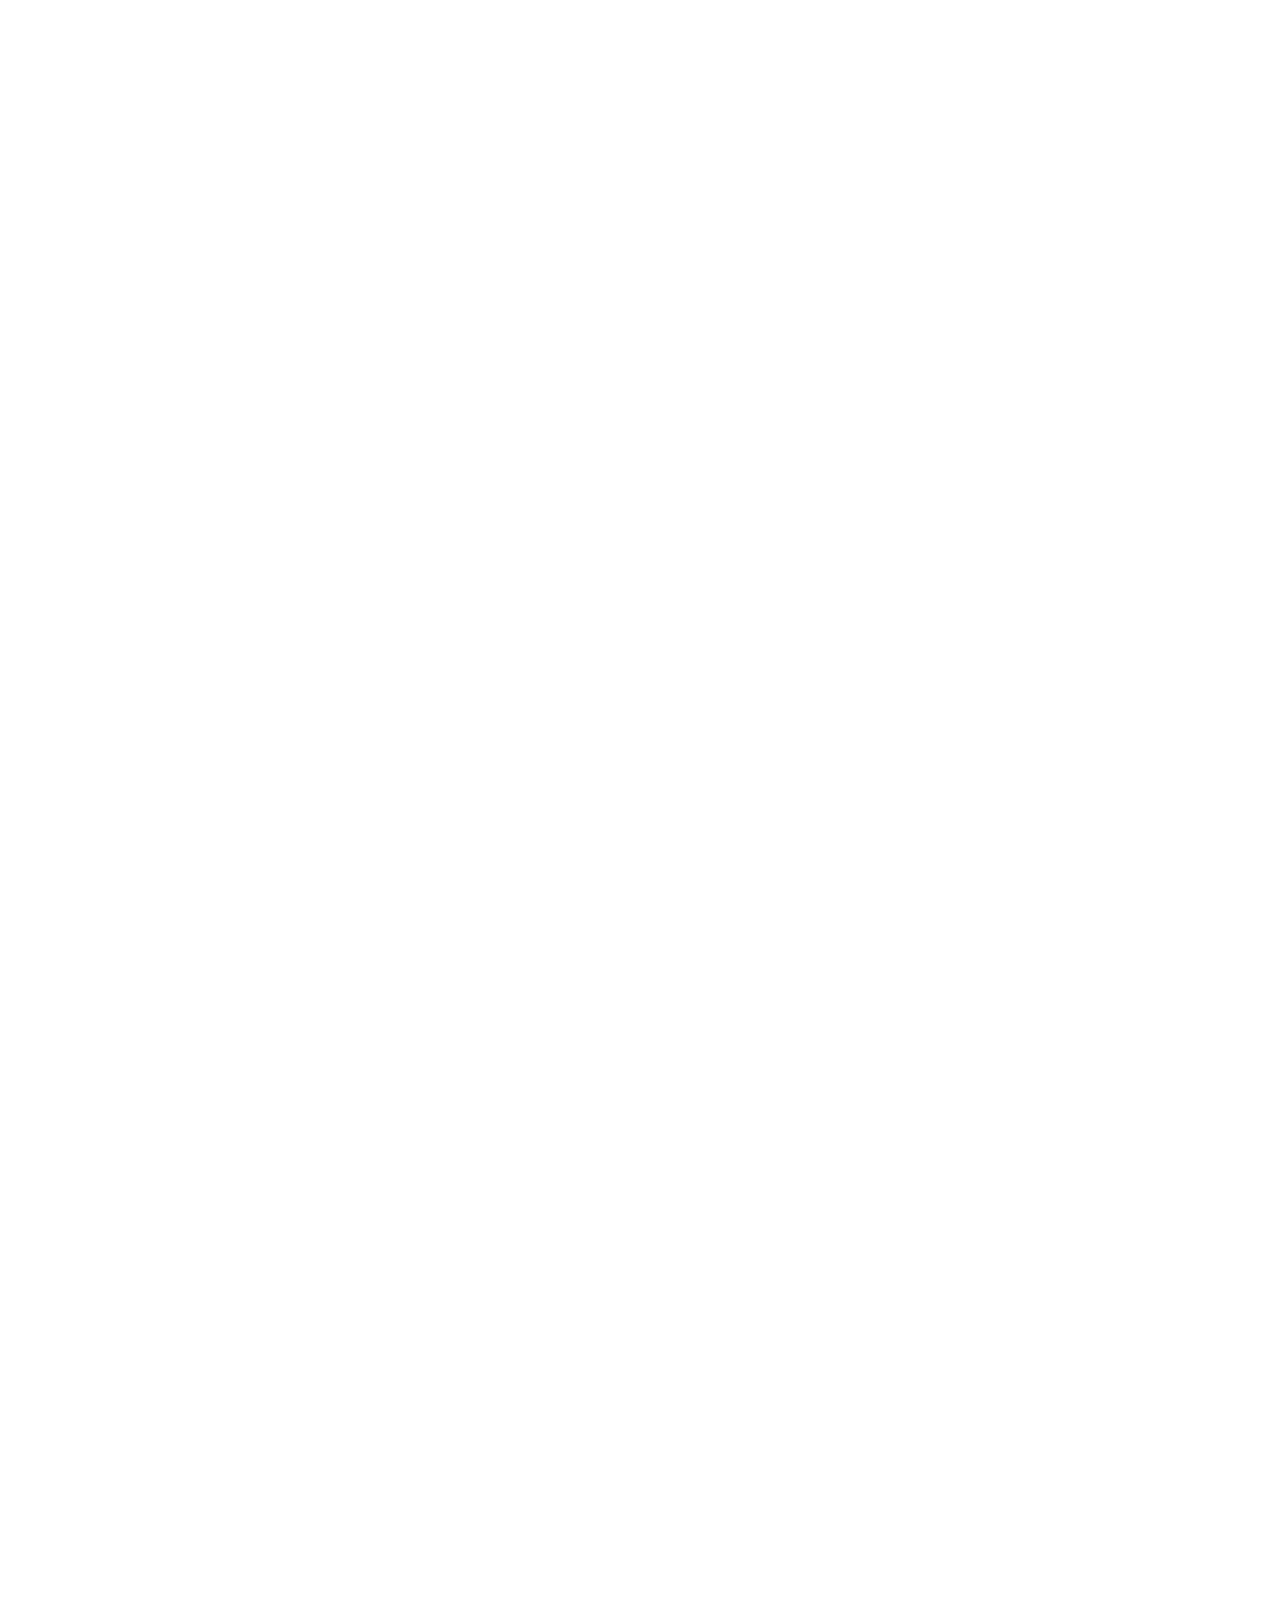
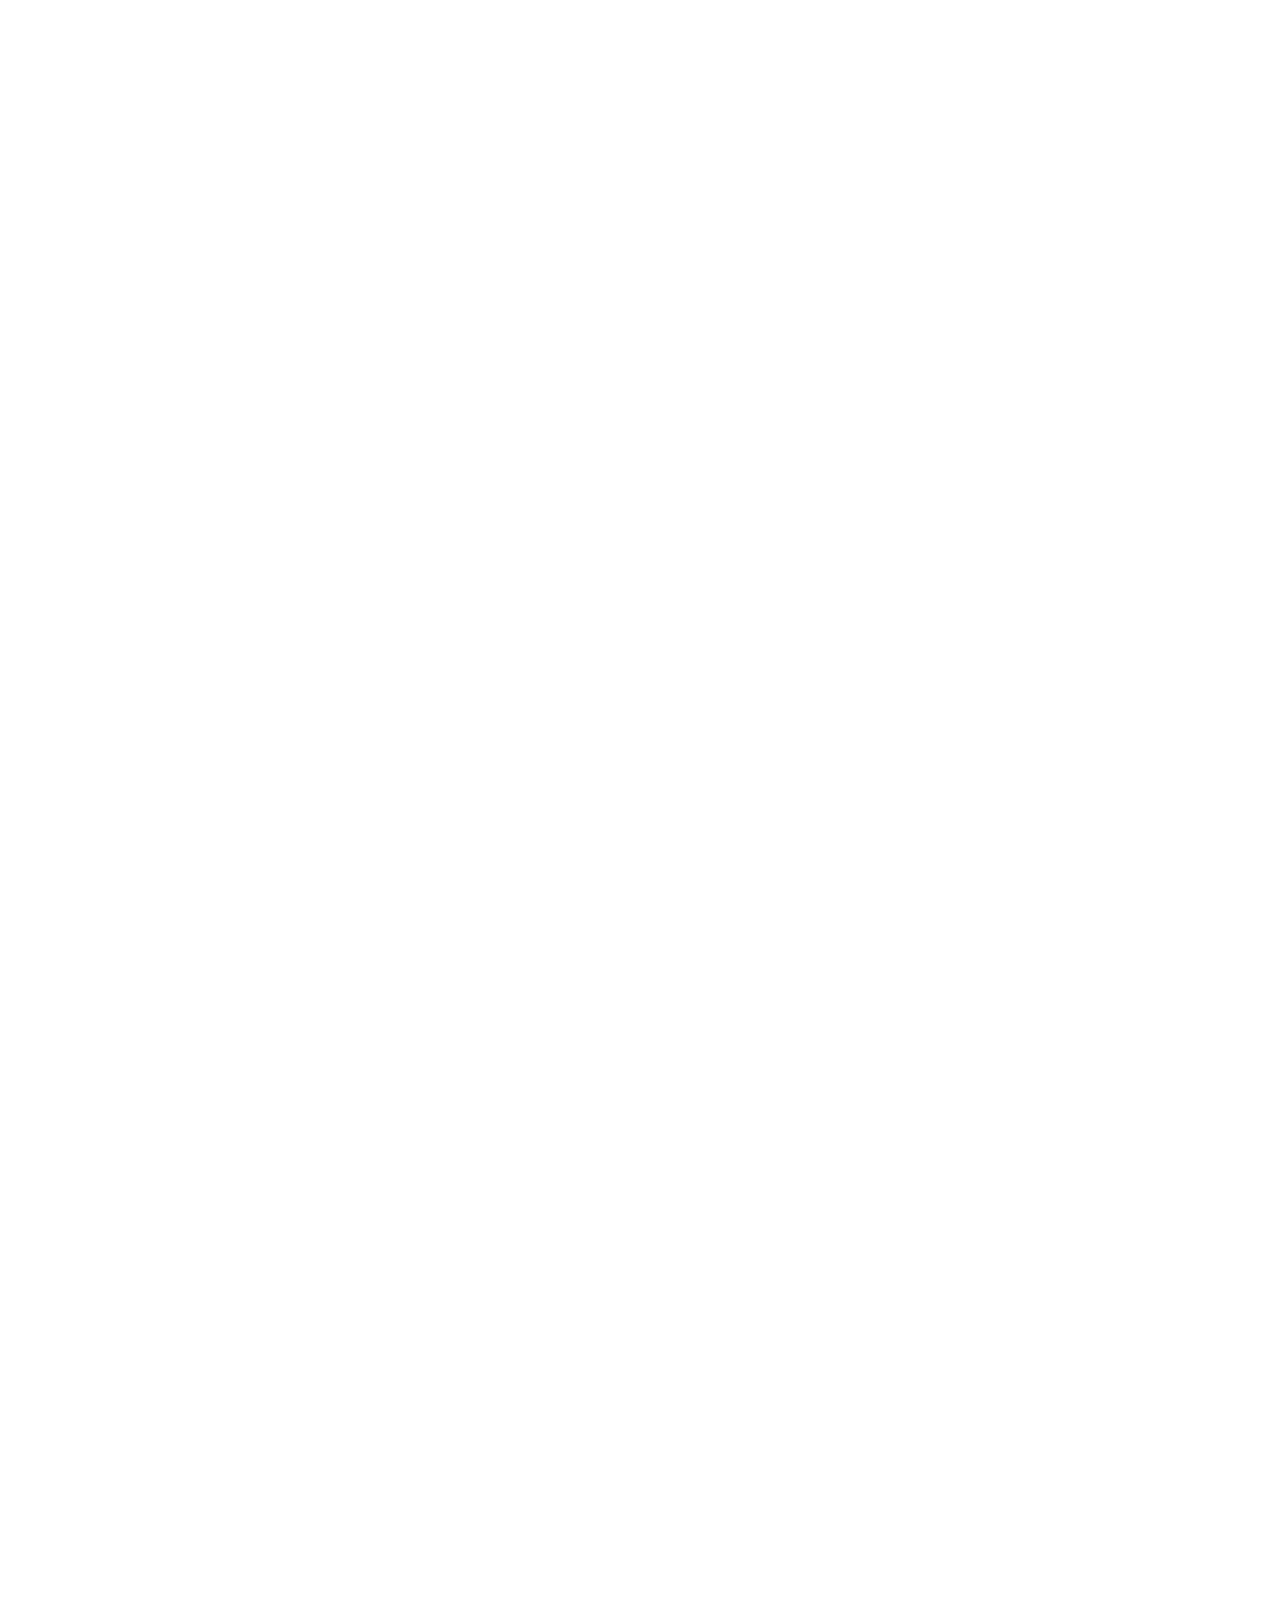
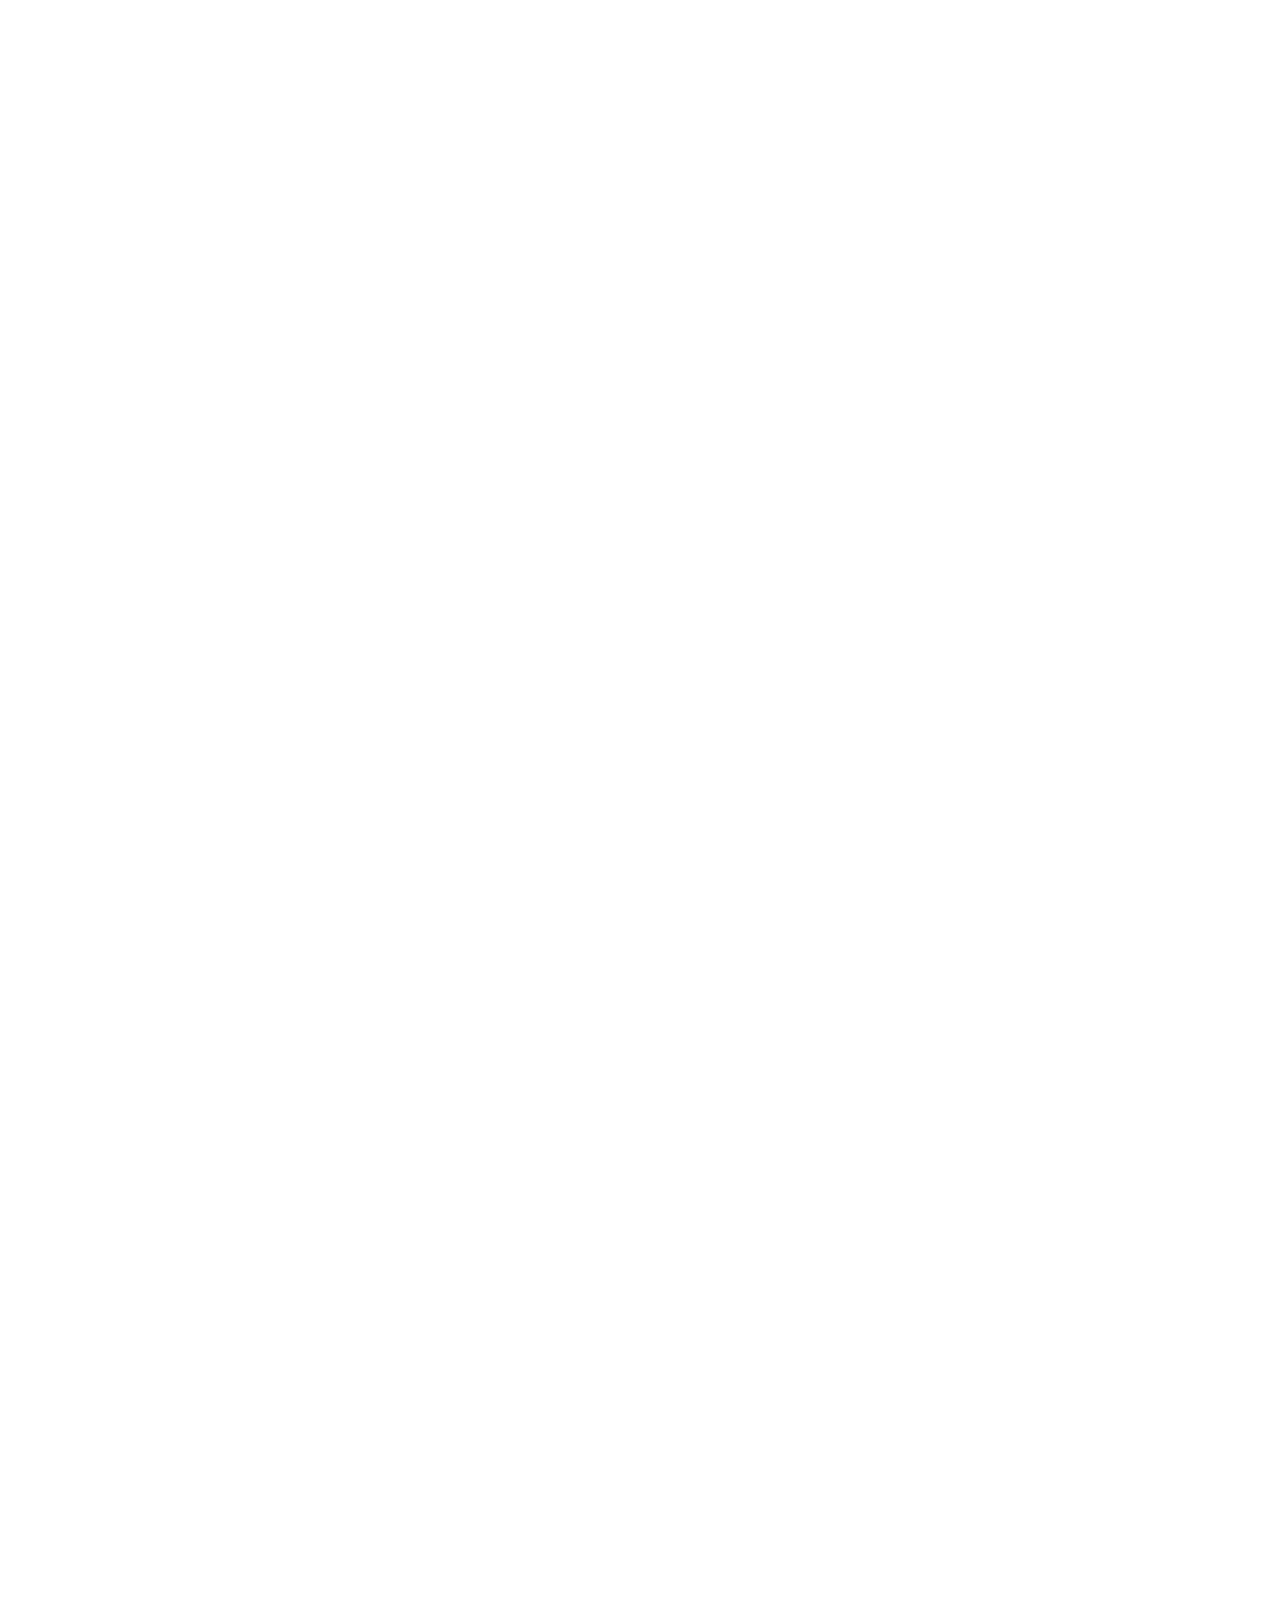
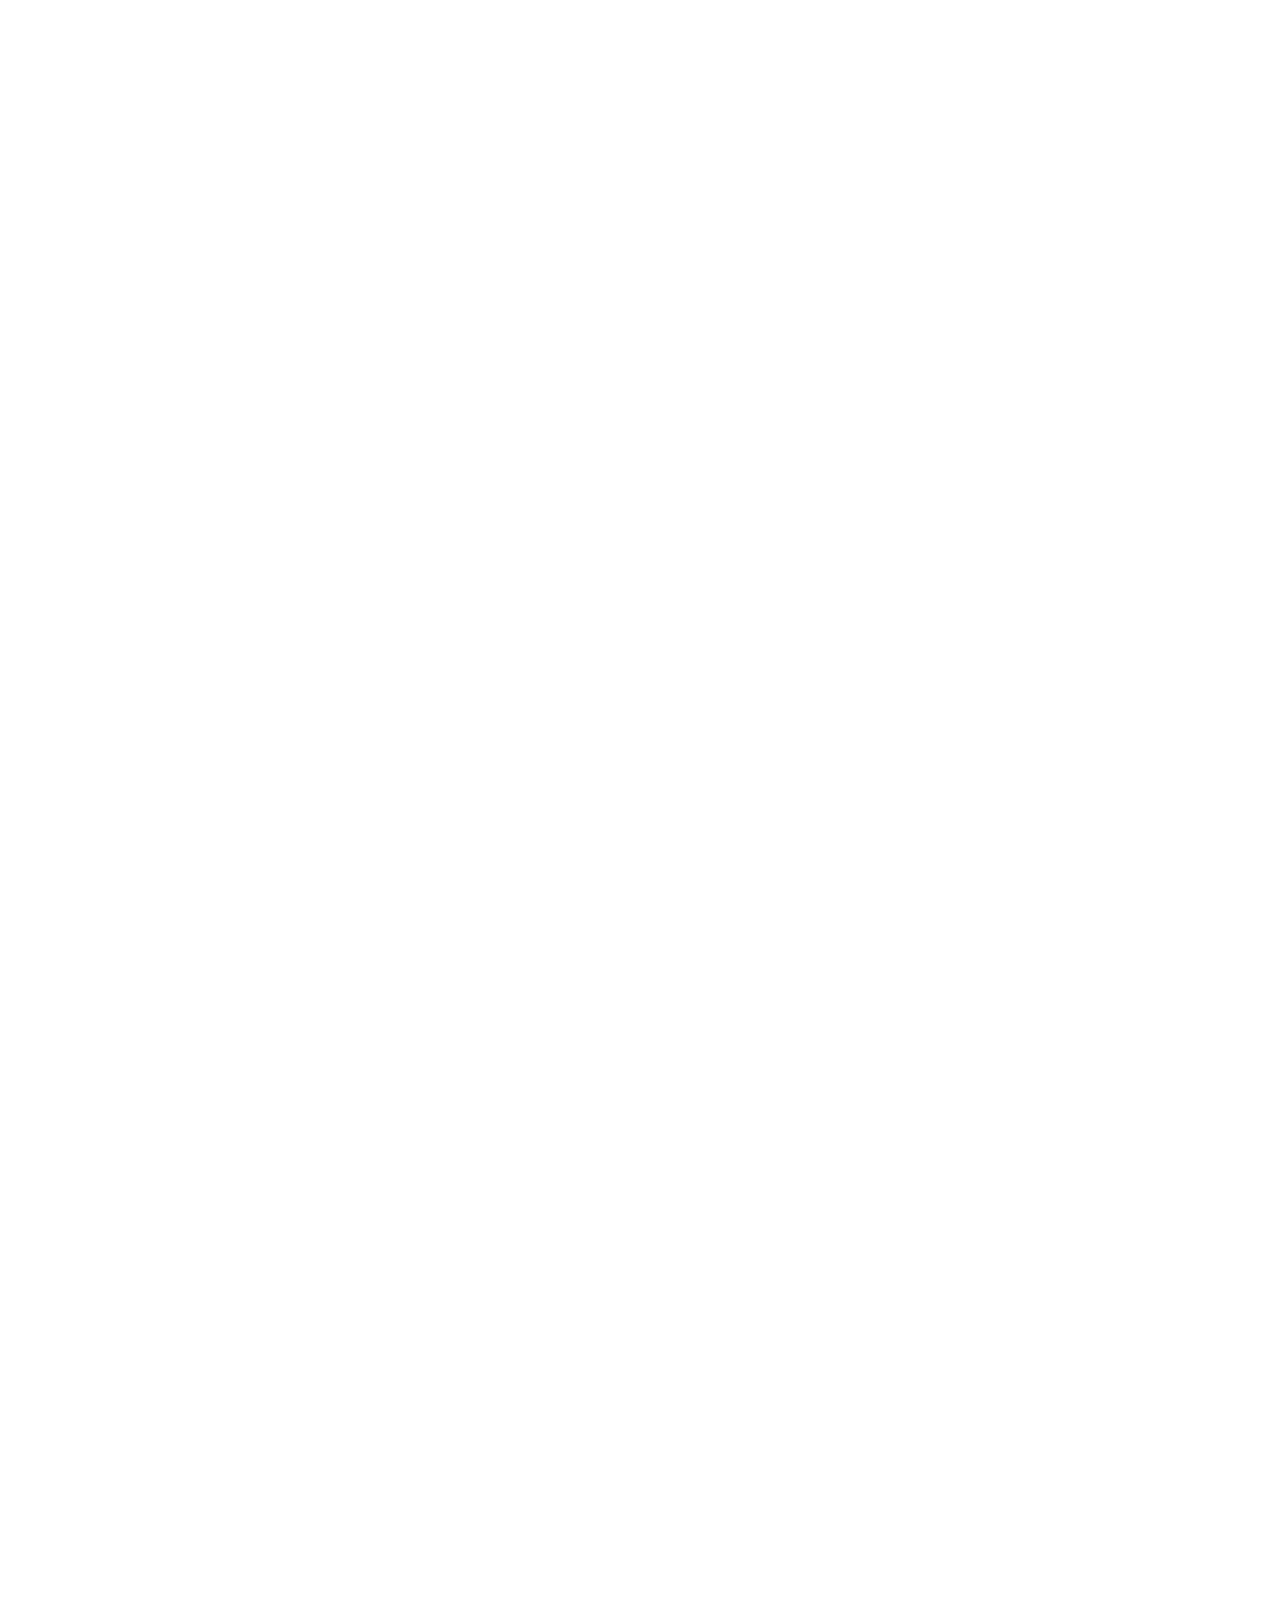
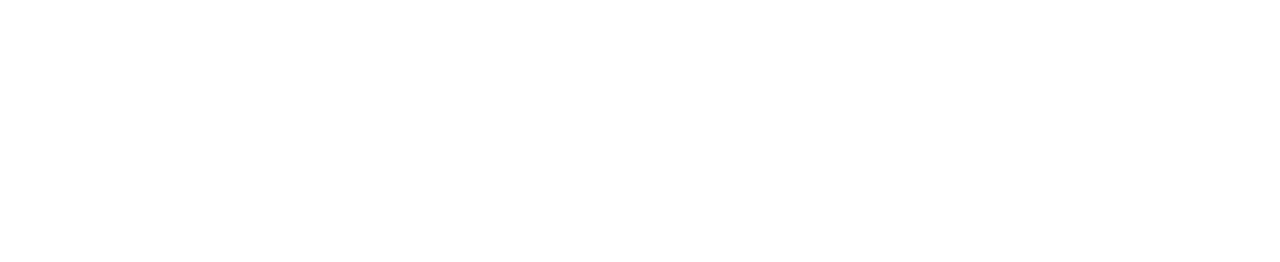
==== commit 80d9d6ba: "." ====
--- a/index.html
+++ b/index.html
@@ -232,8 +232,8 @@
         <div
           class="description-wrapper"
           style="
-            background: url('./images/description-bg.png') no-repeat bottom
-              right;
+            background: url('./images/block-bg/description-bg.png') no-repeat
+              bottom right;
           "
         >
           <div class="container">
@@ -452,6 +452,326 @@
           </div>
         </div>
       </section>
+      <section class="infotostart">
+        <div class="container">
+          <h1 class="infotostart__title">
+            Поможем установить и наладить все процессы
+          </h1>
+          <div class="infotostart__text">Для старта потребуется</div>
+          <div class="infotostart__inner">
+            <div class="infotostart__item">
+              <div class="infotostart__item-wrap">
+                <span>1</span>
+                <img
+                  class="infotostart__item-img"
+                  src="./images/icon-infotostart/1.svg"
+                  alt=""
+                />
+              </div>
+              <div class="infotostart__item-text">
+                Плоттер для резки пленок Hydrofilm
+              </div>
+            </div>
+            <div class="infotostart__item">
+              <div class="infotostart__item-wrap">
+                <span>2</span>
+                <img
+                  class="infotostart__item-img"
+                  src="./images/icon-infotostart/2.svg"
+                  alt=""
+                />
+              </div>
+              <div class="infotostart__item-text">
+                Плоттер для резки пленок Hydrofilm
+              </div>
+            </div>
+            <div class="infotostart__item">
+              <div class="infotostart__item-wrap">
+                <span>3</span>
+                <img
+                  class="infotostart__item-img"
+                  src="./images/icon-infotostart/3.svg"
+                  alt=""
+                />
+              </div>
+              <div class="infotostart__item-text">
+                Плоттер для резки пленок Hydrofilm
+              </div>
+            </div>
+            <div class="infotostart__item">
+              <div class="infotostart__item-wrap">
+                <span>4</span>
+                <img
+                  class="infotostart__item-img"
+                  src="./images/icon-infotostart/4.svg"
+                  alt=""
+                />
+              </div>
+              <div class="infotostart__item-text">
+                Плоттер для резки пленок Hydrofilm
+              </div>
+            </div>
+            <div class="infotostart__item">
+              <div class="infotostart__item-wrap">
+                <span>5</span>
+                <img
+                  class="infotostart__item-img"
+                  src="./images/icon-infotostart/5.svg"
+                  alt=""
+                />
+              </div>
+              <div class="infotostart__item-text">
+                Плоттер для резки пленок Hydrofilm
+              </div>
+            </div>
+          </div>
+        </div>
+      </section>
+      <section class="about-us">
+        <div
+          class="about-us__wrapper"
+          style="
+            background: url(./images/block-bg/block7-bg.png) no-repeat right;
+          "
+        >
+          <div class="container">
+            <h1 class="about-us__title">
+              <span class="hydro">Hydro</span><span>film</span> - это
+              профессиональная команда и радушный сервис
+            </h1>
+            <div class="about-us__inner">
+              <div class="about-us__item">
+                <div class="about-us__item-wrap">
+                  <div class="about-us__item-title">Менторство</div>
+                  <div class="about-us__item-text">
+                    Мы сопровождаем вас на всех этапах запуска и ведения
+                    бизнеса.
+                  </div>
+                </div>
+              </div>
+              <div class="about-us__item">
+                <div class="about-us__item-wrap">
+                  <div class="about-us__item-title">
+                    Маркетинг и продвижение
+                  </div>
+                  <div class="about-us__item-text">
+                    Окажем помощь в стимулировании продаж. Предоставим рекламные
+                    материалы, скрипты продаж и советы от действующих клиентов.
+                  </div>
+                </div>
+              </div>
+              <div class="about-us__item">
+                <div class="about-us__item-wrap">
+                  <div class="about-us__item-title">Поддержка 24 \ 7</div>
+                  <div class="about-us__item-text">
+                    Круглосуточная информационная и техническая поддержка.
+                  </div>
+                </div>
+              </div>
+              <div class="about-us__item">
+                <div class="about-us__item-wrap">
+                  <div class="about-us__item-title">Экономия на материалах</div>
+                  <div class="about-us__item-text">
+                    Предоставляем пленки премиум качества по минимальной цене.
+                  </div>
+                </div>
+              </div>
+              <div class="about-us__item">
+                <div class="about-us__item-wrap">
+                  <div class="about-us__item-title">Pre-sale</div>
+                  <div class="about-us__item-text">
+                    Мы уже выбрали для вас оптимальный по соотношению цены,
+                    качества и функциональности плоттер. Мы сформируем
+                    оптимальный стартовый пакет оборудования и расходных
+                    материалов, исходя из особенностей и географического
+                    расположения вашего бизнеса. Подберем наиболее удобный и
+                    выгодный для вас способ оплаты и доставки.
+                  </div>
+                </div>
+              </div>
+              <div class="about-us__item">
+                <div class="about-us__item-wrap">
+                  <div class="about-us__item-title">Обучение</div>
+                  <div class="about-us__item-text">
+                    Проведем обучение по установке и наладке плоттера по факту
+                    получения оборудования. Предоставим обучающие видеоматериалы
+                    по технологии поклейки пленки и 5 бесплатных пленок для
+                    обучения сотрудников.
+                  </div>
+                </div>
+              </div>
+            </div>
+          </div>
+        </div>
+      </section>
+      <section class="product">
+        <div class="container">
+          <h1 class="product__title">Гидрогелевая пленка</h1>
+          <div class="product__text">
+            Технология и надежность защиты устройства
+          </div>
+          <div class="product__wrapper">
+            <div class="product__item">
+              <img src="./images/product.png" alt="" />
+            </div>
+            <div class="product__info">
+              <div class="product__info-title">5 слоев защиты</div>
+              <ul>
+                <li class="product__item-list">1 - Гидрофобное покрытие</li>
+                <li class="product__item-list">2 - Востанавливающий слой</li>
+                <li class="product__item-list">3 - Тройной защитный слой</li>
+                <li class="product__item-list">4 - Амортизирующий слой</li>
+                <li class="product__item-list">5 - Оптический клеевой слой</li>
+              </ul>
+            </div>
+          </div>
+        </div>
+      </section>
+      <section class="assortment">
+        <div class="container">
+          <h1 class="assortment__title">Ассортимент по назначению пленок</h1>
+          <div class="assortment__inner">
+            <div class="assortment__wrap">
+              <div class="assortment__item">
+                <div class="assortment__item-img">
+                  <img src="./images/assortment/1.png" alt="" />
+                </div>
+                <div class="assortment__item-title">Матовая</div>
+                <div class="assortment__item-text">
+                  Матовое покрытие имеет слой лака с эффектом
+                  самовосстановления. Не искажает цветопередачу.
+                </div>
+              </div>
+              <div class="assortment__item">
+                <div class="assortment__item-img">
+                  <img src="./images/assortment/2.png" alt="" />
+                </div>
+                <div class="assortment__item-title">Hd-Глянцевая</div>
+                <div class="assortment__item-text">
+                  Кристально прозрачная. Имеет слой лака с эффектом
+                  самовосстановления. Отличное скольжение.
+                </div>
+              </div>
+              <div class="assortment__item">
+                <div class="assortment__item-img">
+                  <img src="./images/assortment/3.png" alt="" />
+                </div>
+                <div class="assortment__item-title">Antispy</div>
+                <div class="assortment__item-text">
+                  Экран смартфона виден только под прямым углом, ни один
+                  посторонний не сможет увидеть ничего, кроме черного экрана
+                </div>
+              </div>
+              <div class="assortment__item">
+                <div class="assortment__item-img">
+                  <img src="./images/assortment/4.png" alt="" />
+                </div>
+                <div class="assortment__item-title">Blueray-Антибликовая</div>
+                <div class="assortment__item-text">
+                  Кристально прозрачная с приятным фиолетовым отливом. Не
+                  бликует на солнце.
+                </div>
+              </div>
+            </div>
+          </div>
+        </div>
+      </section>
+      <section class="assortment-all">
+        <div class="container">
+          <h1 class="assortment-all__title">
+            Ассотримент пленок по индивидуальному дизайну
+          </h1>
+          <div class="assortment-all__inner">
+            <div class="assortment-all__wrap">
+              <div class="assortment-all__item">
+                <img
+                  class="assortment-all__item-img"
+                  src="./images/assortment-all/1.png"
+                  alt=""
+                />
+              </div>
+              <div class="assortment-all__item-info">Известные Бренды</div>
+            </div>
+
+            <div class="assortment-all__wrap">
+              <div class="assortment-all__item">
+                <img
+                  class="assortment-all__item-img"
+                  src="./images/assortment-all/2.png"
+                  alt=""
+                />
+              </div>
+              <div class="assortment-all__item-info">Фильмы и супер герои</div>
+            </div>
+            <div class="assortment-all__wrap">
+              <div class="assortment-all__item">
+                <img
+                  class="assortment-all__item-img"
+                  src="./images/assortment-all/3.png"
+                  alt=""
+                />
+              </div>
+              <div class="assortment-all__item-info">Абстрактные узоры</div>
+            </div>
+            <div class="assortment-all__wrap">
+              <div class="assortment-all__item">
+                <img
+                  class="assortment-all__item-img"
+                  src="./images/assortment-all/4.png"
+                  alt=""
+                />
+              </div>
+              <div class="assortment-all__item-info">Натуральная текстура</div>
+            </div>
+            <div class="assortment-all__wrap">
+              <div class="assortment-all__item">
+                <img
+                  class="assortment-all__item-img"
+                  src="./images/assortment-all/5.png"
+                  alt=""
+                />
+              </div>
+              <div class="assortment-all__item-info">Рисованные</div>
+            </div>
+            <div class="assortment-all__wrap">
+              <div class="assortment-all__item">
+                <img
+                  class="assortment-all__item-img"
+                  src="./images/assortment-all/6.png"
+                  alt=""
+                />
+              </div>
+              <div class="assortment-all__item-info">Однотонные</div>
+            </div>
+          </div>
+        </div>
+      </section>
+      <section class="callback callback--bottom">
+        <div class="container">
+          <div class="callback__wrap">
+            <h1 class="callback__title">Консультация бесплатно</h1>
+            <div class="callback__text">
+              Оставьте Ваши данные и наш менеджер свяжется с Вами в течении часа
+            </div>
+            <form class="callback__form">
+              <input type="text" placeholder="Ваше имя" />
+              <input type="text" placeholder="Номер телефона" />
+              <button type="submit">Отправить</button>
+            </form>
+          </div>
+        </div>
+      </section>
+      <footer class="footer">
+        <div class="container">
+          <div class="footer__title">Контактная информация и реквизиты</div>
+          <div class="footer__adress">
+            г. Москва, Радиокомплекс Южный, Варшавское шоссе, владение 132/2
+          </div>
+          <div class="footer__info">
+            ИНН 680402171081, ОГРН 318619600143954 № 466280845 от 13.07.2018 г.
+          </div>
+        </div>
+      </footer>
     </div>
     <script
       src="https://code.jquery.com/jquery-3.6.0.min.js"
--- a/css/style.css
+++ b/css/style.css
@@ -150,6 +150,9 @@
       font-size: 18px;
       line-height: 22px; } }
 
+html {
+  overflow-y: hidden; }
+
 body {
   font-family: "Montserrat", sans-serif;
   overflow-x: hidden; }
@@ -159,7 +162,7 @@
     margin: 0 auto; }
 
 .wrapper .header {
-  background: url("../images/bg-header.png") no-repeat top center;
+  background: url("../images/block-bg/bg-header.png") no-repeat top center;
   background-color: #f5f5f5;
   min-height: 800px;
   padding-top: 10px;
@@ -344,10 +347,8 @@
     width: 280px; }
 
 .wrapper .plotter {
-  background: url("../images/block1.png") no-repeat bottom center;
+  background: url("../images/block-bg/block1.png") no-repeat bottom center;
   min-height: 950px; }
-  .wrapper .plotter .img {
-    background-color: rgba(0, 0, 0, 0.2); }
   .wrapper .plotter__title {
     font-weight: 700;
     font-size: 48px;
@@ -451,7 +452,7 @@
 
 .wrapper .video {
   padding-top: 200px;
-  background: url("../images/block3.png") no-repeat bottom center;
+  background: url("../images/block-bg/block3.png") no-repeat bottom center;
   min-height: 800px;
   text-align: center; }
   .wrapper .video__title {
@@ -476,7 +477,7 @@
     margin-right: auto;
     width: 570px;
     min-height: 330px;
-    background: url("/images/video-popup.png") no-repeat;
+    background: url("../images/video-popup.png") no-repeat;
     background-size: content;
     background-position: top center;
     -webkit-box-shadow: 0px 27px 11px 1px rgba(101, 0, 149, 0.3);
@@ -495,7 +496,7 @@
       height: 80px; }
 
 .wrapper .description {
-  background: url("../images/block4.png") no-repeat bottom center;
+  background: url("../images/block-bg/block4.png") no-repeat bottom center;
   min-height: 1200px; }
   .wrapper .description__item-wrap {
     background: url("../images/ellipse.svg") no-repeat center;
@@ -582,42 +583,14 @@
   .wrapper .advantages .line {
     position: absolute; }
     .wrapper .advantages .line-1 {
-      bottom: -127px;
-      left: -284px;
-      position: relative; }
-      .wrapper .advantages .line-1::after {
-        content: "";
-        position: absolute;
-        bottom: 0;
-        left: 5px;
-        width: 7px;
-        height: 7px;
-        border-radius: 50%;
-        background-color: #7c00b7; }
+      bottom: -116px;
+      left: 66px; }
     .wrapper .advantages .line-2 {
-      bottom: -177px;
-      left: -159px; }
-      .wrapper .advantages .line-2::after {
-        content: "";
-        position: absolute;
-        bottom: 0;
-        left: 0;
-        width: 7px;
-        height: 7px;
-        border-radius: 50%;
-        background-color: #7c00b7; }
+      bottom: -199px;
+      left: -176px; }
     .wrapper .advantages .line-3 {
-      left: -371px;
-      bottom: -210px; }
-      .wrapper .advantages .line-3::after {
-        content: "";
-        position: absolute;
-        bottom: 0;
-        left: 1px;
-        width: 7px;
-        height: 7px;
-        border-radius: 50%;
-        background-color: #7c00b7; }
+      left: -384px;
+      bottom: -284px; }
   .wrapper .advantages__text {
     font-weight: 600;
     font-size: 14px;
@@ -625,7 +598,6 @@
     color: #1b141f;
     margin-left: 15px; }
   .wrapper .advantages__bg {
-    padding-top: 20px;
     display: -webkit-box;
     display: -ms-flexbox;
     display: flex;
@@ -635,7 +607,7 @@
       margin-top: 80px; }
 
 .wrapper .callback {
-  background: url("../images/block6.png") no-repeat bottom center;
+  background: url("../images/block-bg/block6.png") no-repeat bottom center;
   min-height: 530px; }
   .wrapper .callback__wrap {
     display: -webkit-box;
@@ -689,3 +661,284 @@
       color: #7c00b7;
       border-radius: 14px;
       padding: 13px 40px; }
+
+.wrapper .infotostart {
+  padding-top: 70px;
+  text-align: center; }
+  .wrapper .infotostart__title {
+    font-weight: 700;
+    font-size: 36px;
+    line-height: 44px; }
+  .wrapper .infotostart__text {
+    padding-top: 15px;
+    font-weight: 700;
+    font-size: 24px;
+    color: #7c00b7; }
+  .wrapper .infotostart__inner {
+    display: -webkit-box;
+    display: -ms-flexbox;
+    display: flex;
+    -webkit-box-pack: justify;
+    -ms-flex-pack: justify;
+    justify-content: space-between;
+    padding-top: 60px;
+    margin-bottom: 60px; }
+  .wrapper .infotostart__item {
+    display: -webkit-box;
+    display: -ms-flexbox;
+    display: flex;
+    -webkit-box-orient: vertical;
+    -webkit-box-direction: normal;
+    -ms-flex-direction: column;
+    flex-direction: column;
+    text-align: center;
+    -webkit-box-align: center;
+    -ms-flex-align: center;
+    align-items: center;
+    max-width: 215px; }
+    .wrapper .infotostart__item-wrap {
+      margin-bottom: 20px;
+      position: relative;
+      width: 170px;
+      height: 170px;
+      background-color: #7c00b7;
+      border-radius: 50%; }
+      .wrapper .infotostart__item-wrap::before {
+        content: " ";
+        position: absolute;
+        top: 0;
+        left: 0;
+        width: 46px;
+        height: 46px;
+        border-radius: 50%;
+        border: 3px solid #7c00b7;
+        background-color: #fff; }
+      .wrapper .infotostart__item-wrap span {
+        position: absolute;
+        top: 5px;
+        left: 11px;
+        font-weight: 700;
+        font-size: 36px;
+        color: #7c00b7;
+        width: 25px; }
+    .wrapper .infotostart__item-img {
+      margin-top: 45px; }
+    .wrapper .infotostart__item-text {
+      font-weight: 700;
+      font-size: 16px;
+      line-height: 20px;
+      color: #7c00b7; }
+
+.wrapper .about-us {
+  background: url("../images/block-bg/block7.png") no-repeat top center;
+  min-height: 1400px; }
+  .wrapper .about-us__wrapper {
+    padding-bottom: 173px; }
+  .wrapper .about-us__title {
+    padding-top: 180px;
+    font-weight: 700;
+    font-size: 36px;
+    line-height: 44px;
+    width: 65%; }
+    .wrapper .about-us__title span {
+      font-weight: 900;
+      color: rgba(0, 89, 255, 0.63); }
+    .wrapper .about-us__title .hydro {
+      color: #7c00b7; }
+  .wrapper .about-us__inner {
+    padding-top: 70px;
+    display: -webkit-box;
+    display: -ms-flexbox;
+    display: flex;
+    -ms-flex-wrap: wrap;
+    flex-wrap: wrap; }
+  .wrapper .about-us__item {
+    max-width: 456px;
+    margin-right: 20px;
+    margin-bottom: 38px; }
+    .wrapper .about-us__item:nth-child(3) {
+      margin-top: -70px; }
+    .wrapper .about-us__item:nth-child(5) {
+      margin-top: -100px; }
+    .wrapper .about-us__item-wrap {
+      background-color: rgba(255, 255, 255, 0.83);
+      border-radius: 33px; }
+    .wrapper .about-us__item-title {
+      font-weight: 700;
+      font-size: 24px;
+      line-height: 29px;
+      padding: 49px 64px 17px; }
+    .wrapper .about-us__item-text {
+      font-weight: 500;
+      font-size: 16px;
+      line-height: 22px;
+      color: #1b141f;
+      padding: 0 64px;
+      padding-bottom: 49px; }
+
+.wrapper .product {
+  background: url("../images/block-bg/block8.png") no-repeat top center;
+  min-height: 790px;
+  margin-top: -100px;
+  text-align: center; }
+  .wrapper .product__title {
+    padding-top: 150px;
+    font-weight: 700;
+    font-size: 36px;
+    line-height: 44px;
+    color: #fff; }
+  .wrapper .product__text {
+    padding-top: 10px;
+    font-weight: 700;
+    font-size: 20px;
+    line-height: 26px;
+    color: #fff; }
+  .wrapper .product__wrapper {
+    padding-top: 80px;
+    display: -webkit-box;
+    display: -ms-flexbox;
+    display: flex;
+    -webkit-box-pack: justify;
+    -ms-flex-pack: justify;
+    justify-content: space-between;
+    -webkit-box-align: center;
+    -ms-flex-align: center;
+    align-items: center;
+    width: 750px;
+    margin: 0 auto; }
+  .wrapper .product__item {
+    width: 374px;
+    height: 374px;
+    border-radius: 50%;
+    overflow: hidden;
+    background-color: #f6f6f6; }
+  .wrapper .product__info {
+    text-align: left;
+    color: #fff; }
+    .wrapper .product__info ul li {
+      padding-bottom: 22px; }
+    .wrapper .product__info-title {
+      font-weight: 600;
+      font-size: 28px;
+      line-height: 34px;
+      padding-bottom: 15px; }
+    .wrapper .product__info-list {
+      display: inline-block;
+      font-weight: 500;
+      font-size: 20px;
+      line-height: 26px; }
+
+.wrapper .assortment {
+  text-align: center;
+  padding-bottom: 90px; }
+  .wrapper .assortment__title {
+    padding-top: 80px;
+    font-weight: 700;
+    font-size: 36px;
+    line-height: 44px; }
+  .wrapper .assortment__wrap {
+    padding-top: 85px;
+    display: -webkit-box;
+    display: -ms-flexbox;
+    display: flex;
+    -webkit-box-pack: justify;
+    -ms-flex-pack: justify;
+    justify-content: space-between; }
+  .wrapper .assortment__item {
+    display: -webkit-box;
+    display: -ms-flexbox;
+    display: flex;
+    -webkit-box-orient: vertical;
+    -webkit-box-direction: normal;
+    -ms-flex-direction: column;
+    flex-direction: column;
+    text-align: center;
+    max-width: 235px; }
+    .wrapper .assortment__item-img {
+      width: 224px;
+      height: 224px;
+      border-radius: 50%;
+      overflow: hidden;
+      background-color: #f6f6f6; }
+    .wrapper .assortment__item-title {
+      padding-top: 24px;
+      font-weight: 700;
+      font-size: 24px;
+      line-height: 30px; }
+    .wrapper .assortment__item-text {
+      padding-top: 12px;
+      font-weight: 500;
+      font-size: 16px;
+      line-height: 22px;
+      color: #1b141f; }
+
+.wrapper .assortment-all {
+  background: url("../images/block-bg/block9.png") no-repeat top center;
+  min-height: 1490px; }
+  .wrapper .assortment-all__title {
+    margin: 0 auto;
+    text-align: center;
+    padding-top: 180px;
+    font-weight: 700;
+    font-size: 36px;
+    line-height: 44px;
+    max-width: 780px; }
+  .wrapper .assortment-all__inner {
+    display: -webkit-box;
+    display: -ms-flexbox;
+    display: flex;
+    -ms-flex-wrap: wrap;
+    flex-wrap: wrap;
+    -webkit-box-pack: justify;
+    -ms-flex-pack: justify;
+    justify-content: space-between;
+    margin-top: 80px; }
+  .wrapper .assortment-all__item-img {
+    position: absolute;
+    top: -30px;
+    left: 50px; }
+  .wrapper .assortment-all__item {
+    position: relative;
+    width: 389px;
+    height: 389px;
+    border-radius: 50%;
+    background: -webkit-gradient(linear, left top, left bottom, from(#ebebeb), to(rgba(235, 235, 235, 0)));
+    background: -webkit-linear-gradient(top, #ebebeb 0%, rgba(235, 235, 235, 0) 100%);
+    background: -o-linear-gradient(top, #ebebeb 0%, rgba(235, 235, 235, 0) 100%);
+    background: linear-gradient(180deg, #ebebeb 0%, rgba(235, 235, 235, 0) 100%); }
+    .wrapper .assortment-all__item-info {
+      font-weight: 700;
+      font-size: 24px;
+      line-height: 29px;
+      padding-top: 20px; }
+  .wrapper .assortment-all__wrap {
+    display: -webkit-box;
+    display: -ms-flexbox;
+    display: flex;
+    -webkit-box-orient: vertical;
+    -webkit-box-direction: normal;
+    -ms-flex-direction: column;
+    flex-direction: column;
+    text-align: center;
+    margin-bottom: 100px; }
+
+.wrapper .callback--bottom {
+  background: url("../images/block-bg/block10.png") no-repeat top center;
+  min-height: 470px;
+  margin-top: -110px; }
+
+.wrapper .footer {
+  text-align: center;
+  padding-bottom: 230px; }
+  .wrapper .footer__title {
+    padding-top: 200px;
+    padding-bottom: 50px;
+    font-weight: 700;
+    font-size: 36px;
+    line-height: 44px; }
+  .wrapper .footer__adress, .wrapper .footer__info {
+    font-weight: 500;
+    font-size: 24px;
+    line-height: 29px;
+    color: #595959;
+    padding-bottom: 50px; }
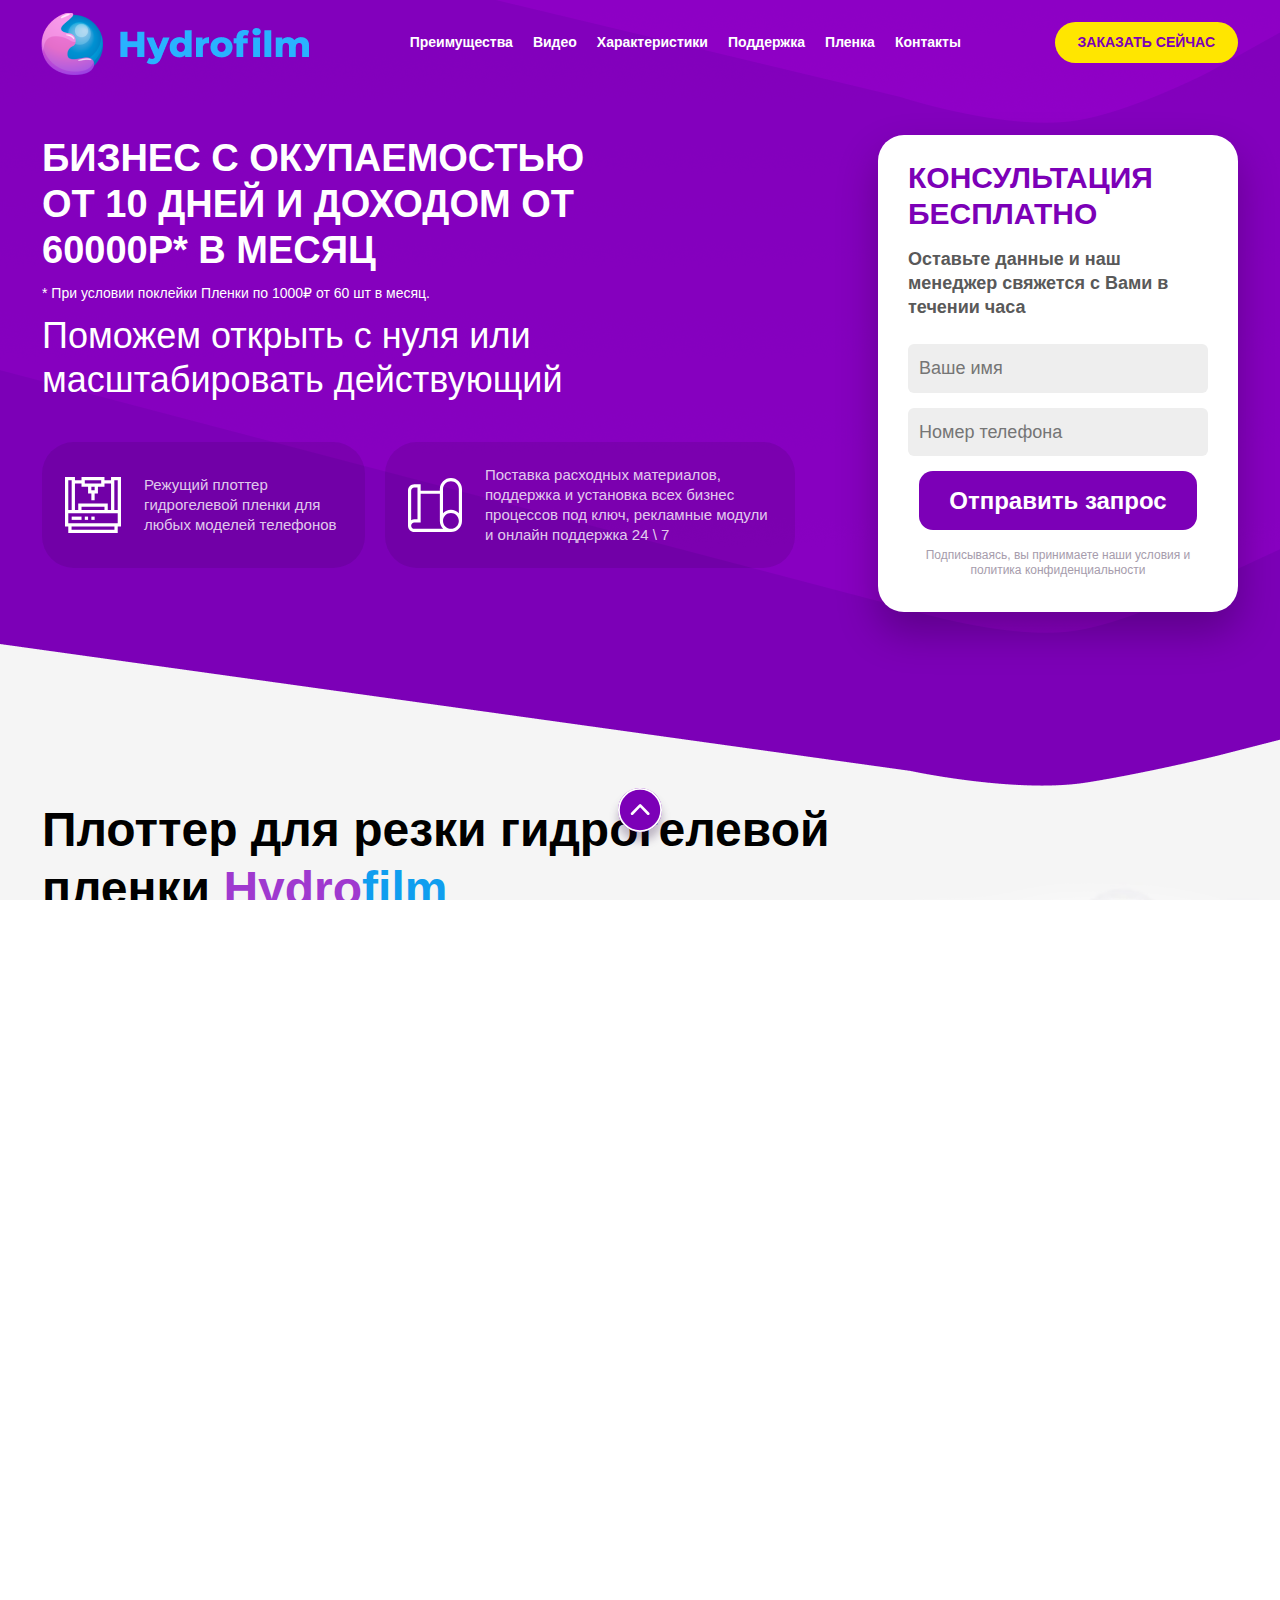
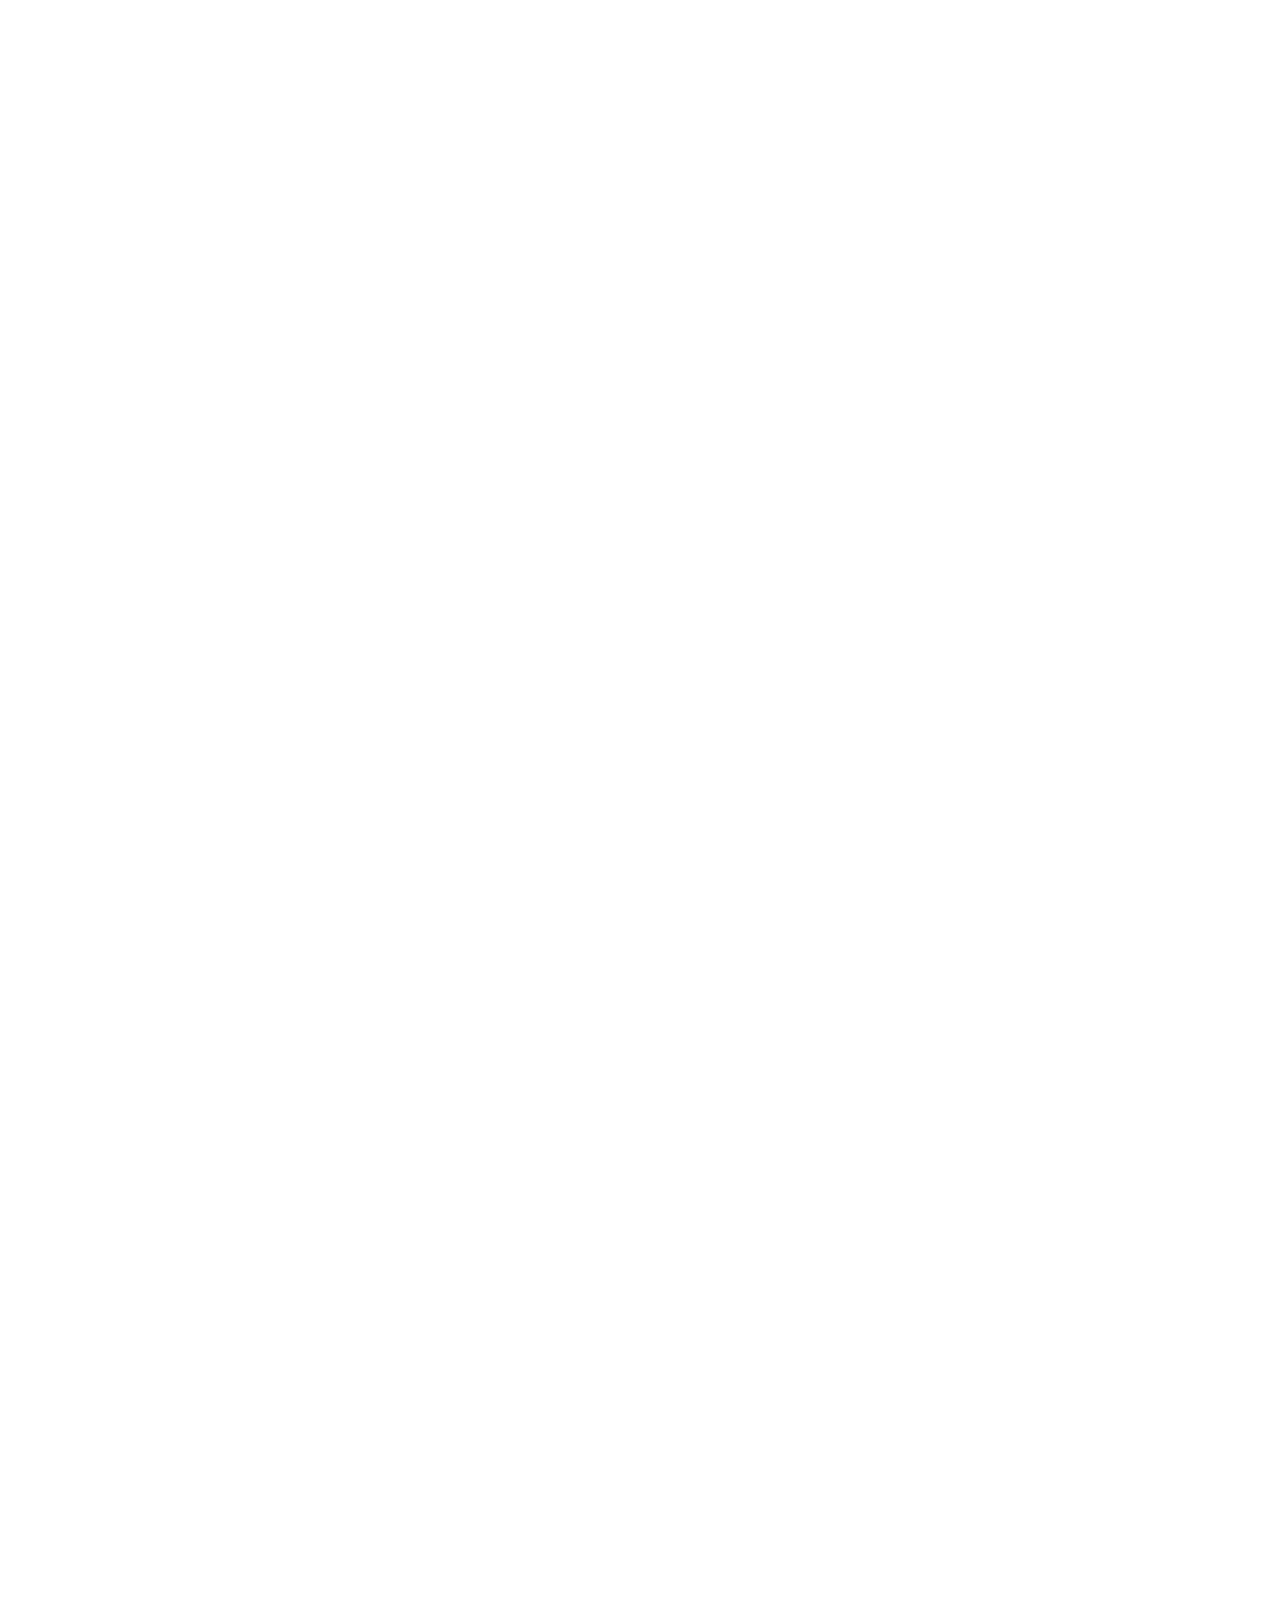
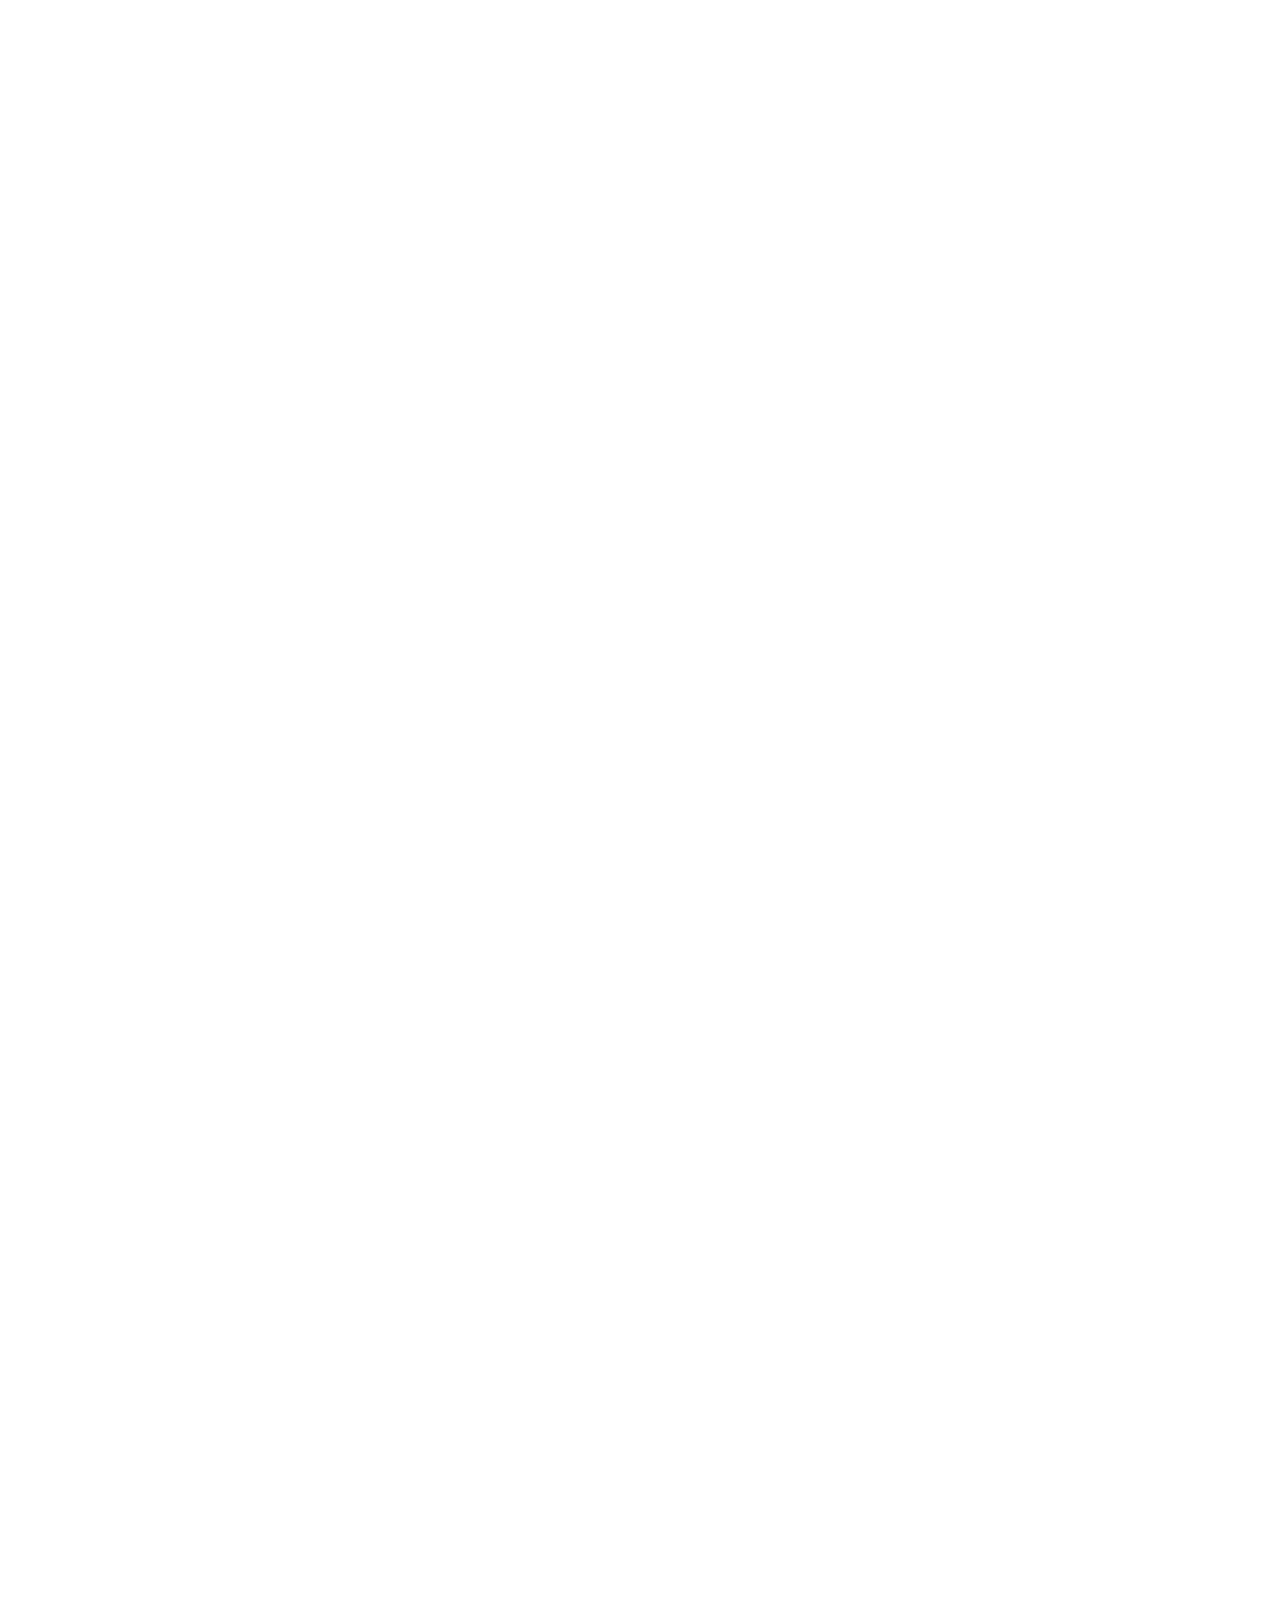
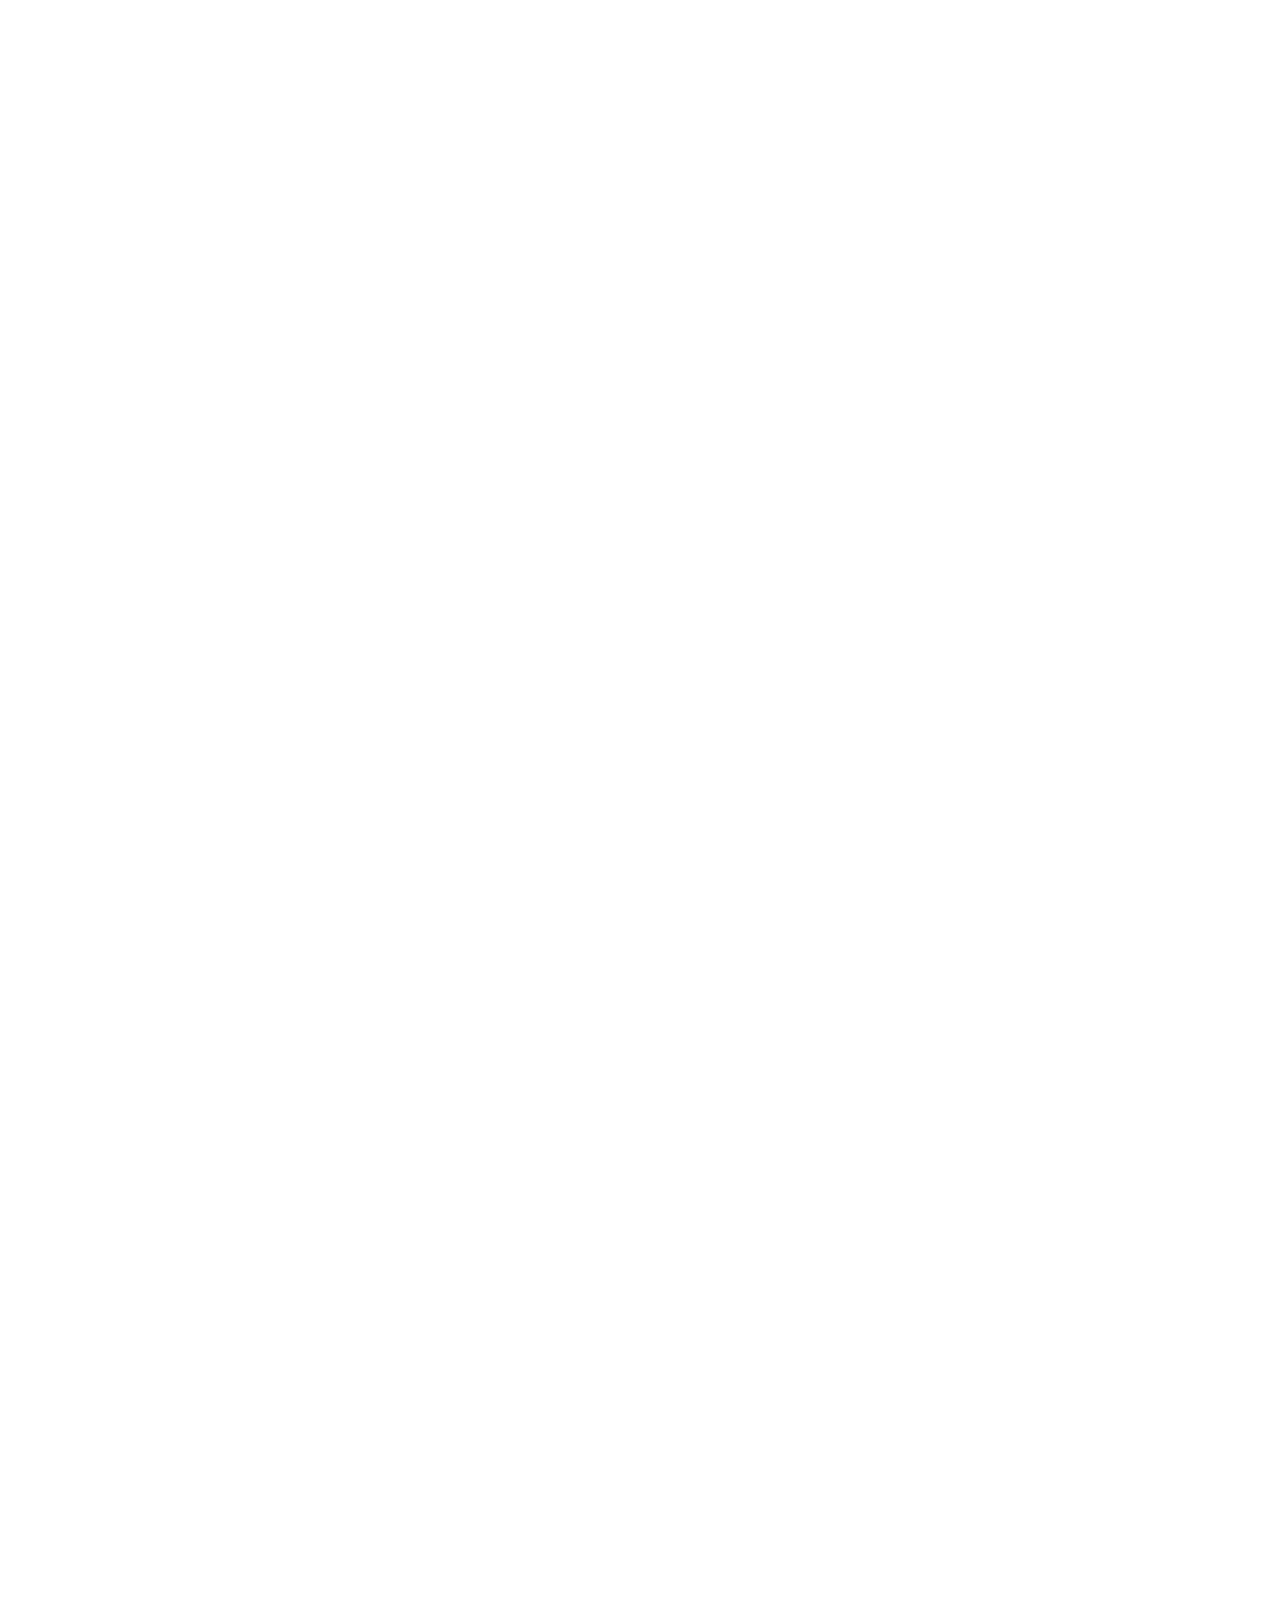
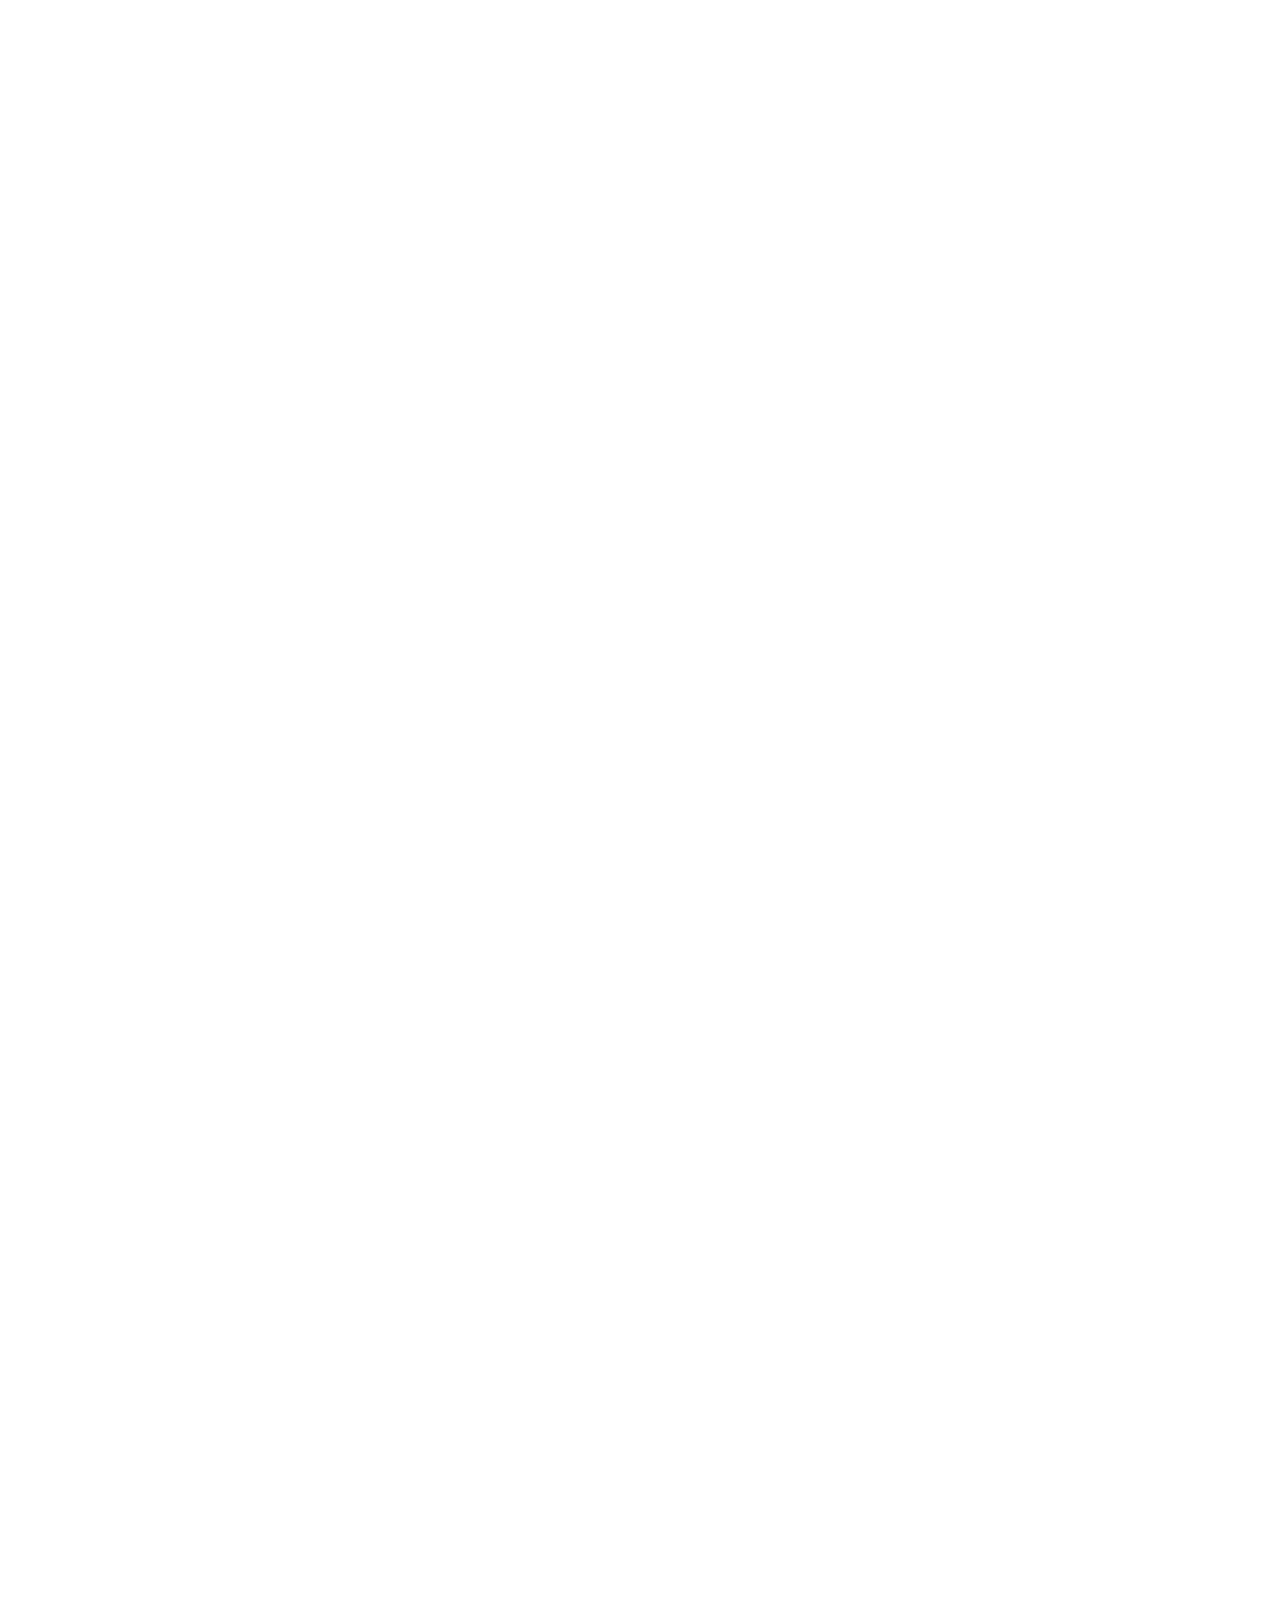
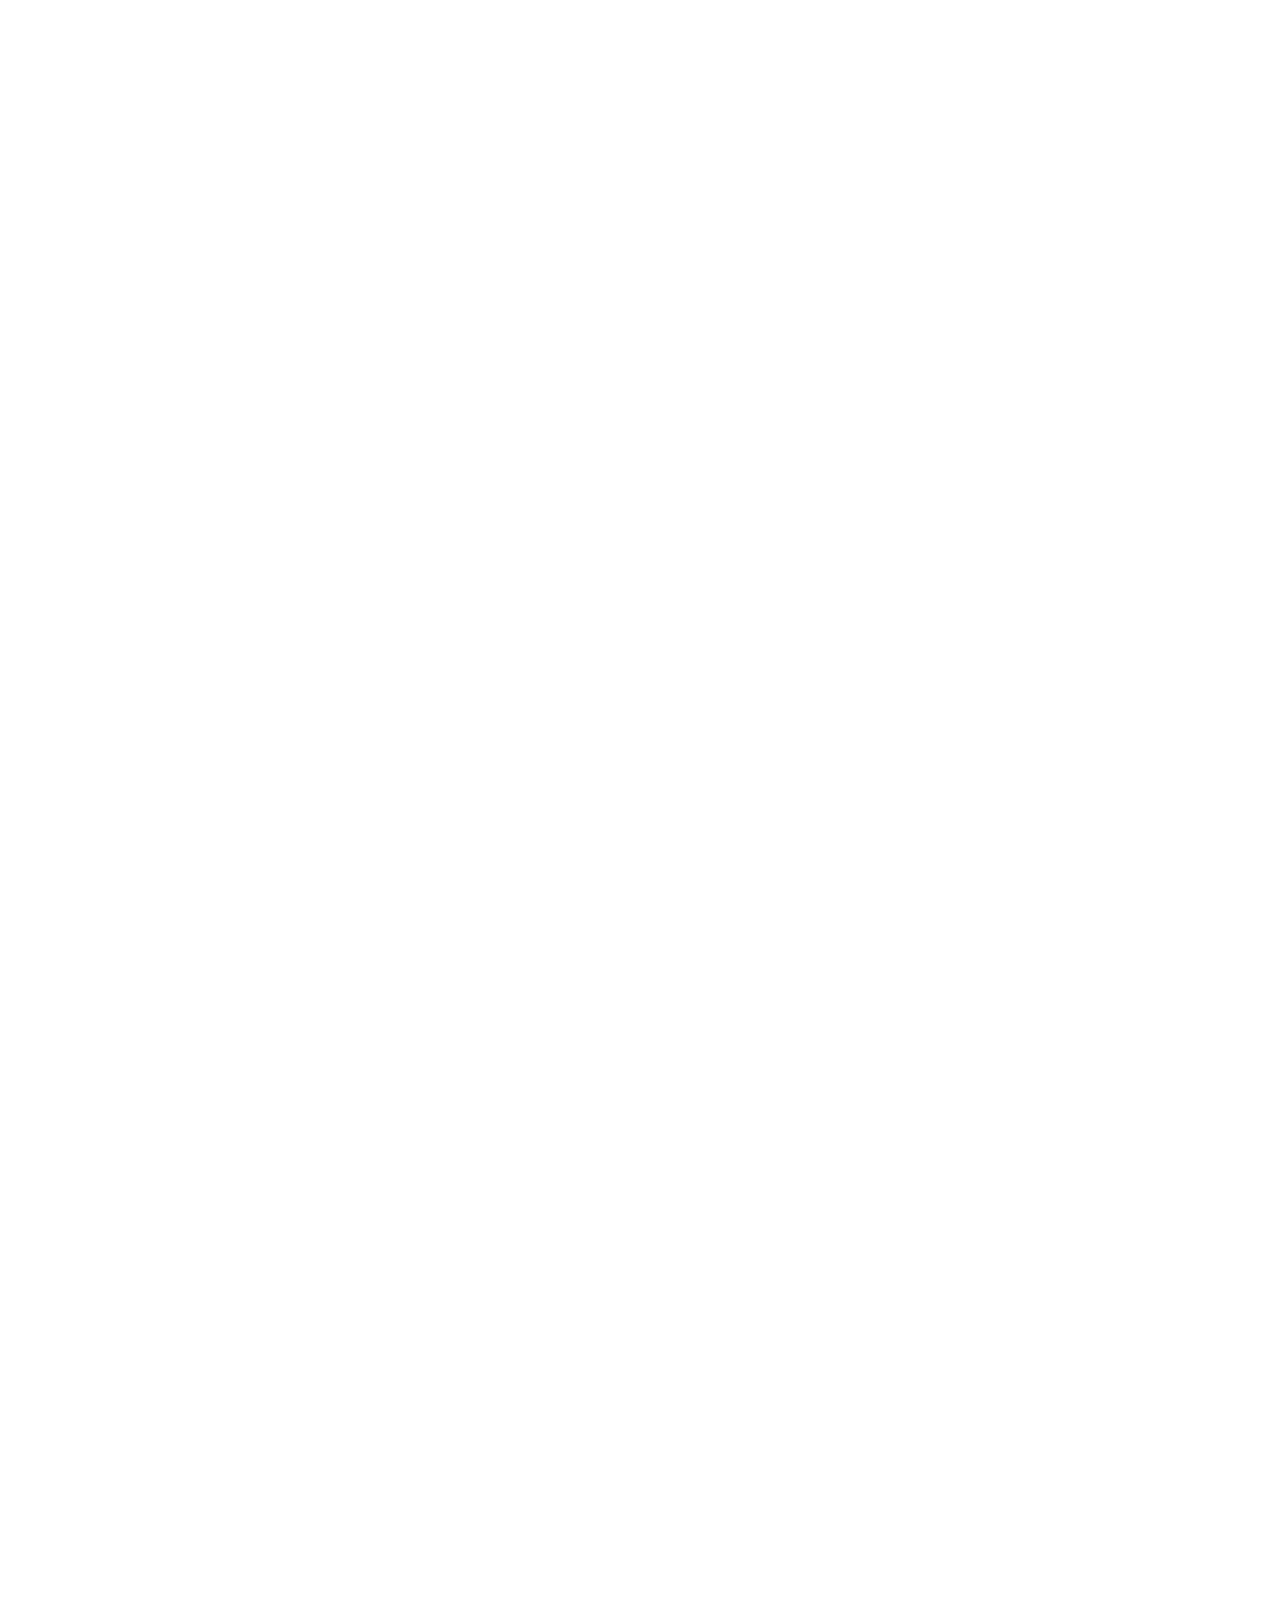
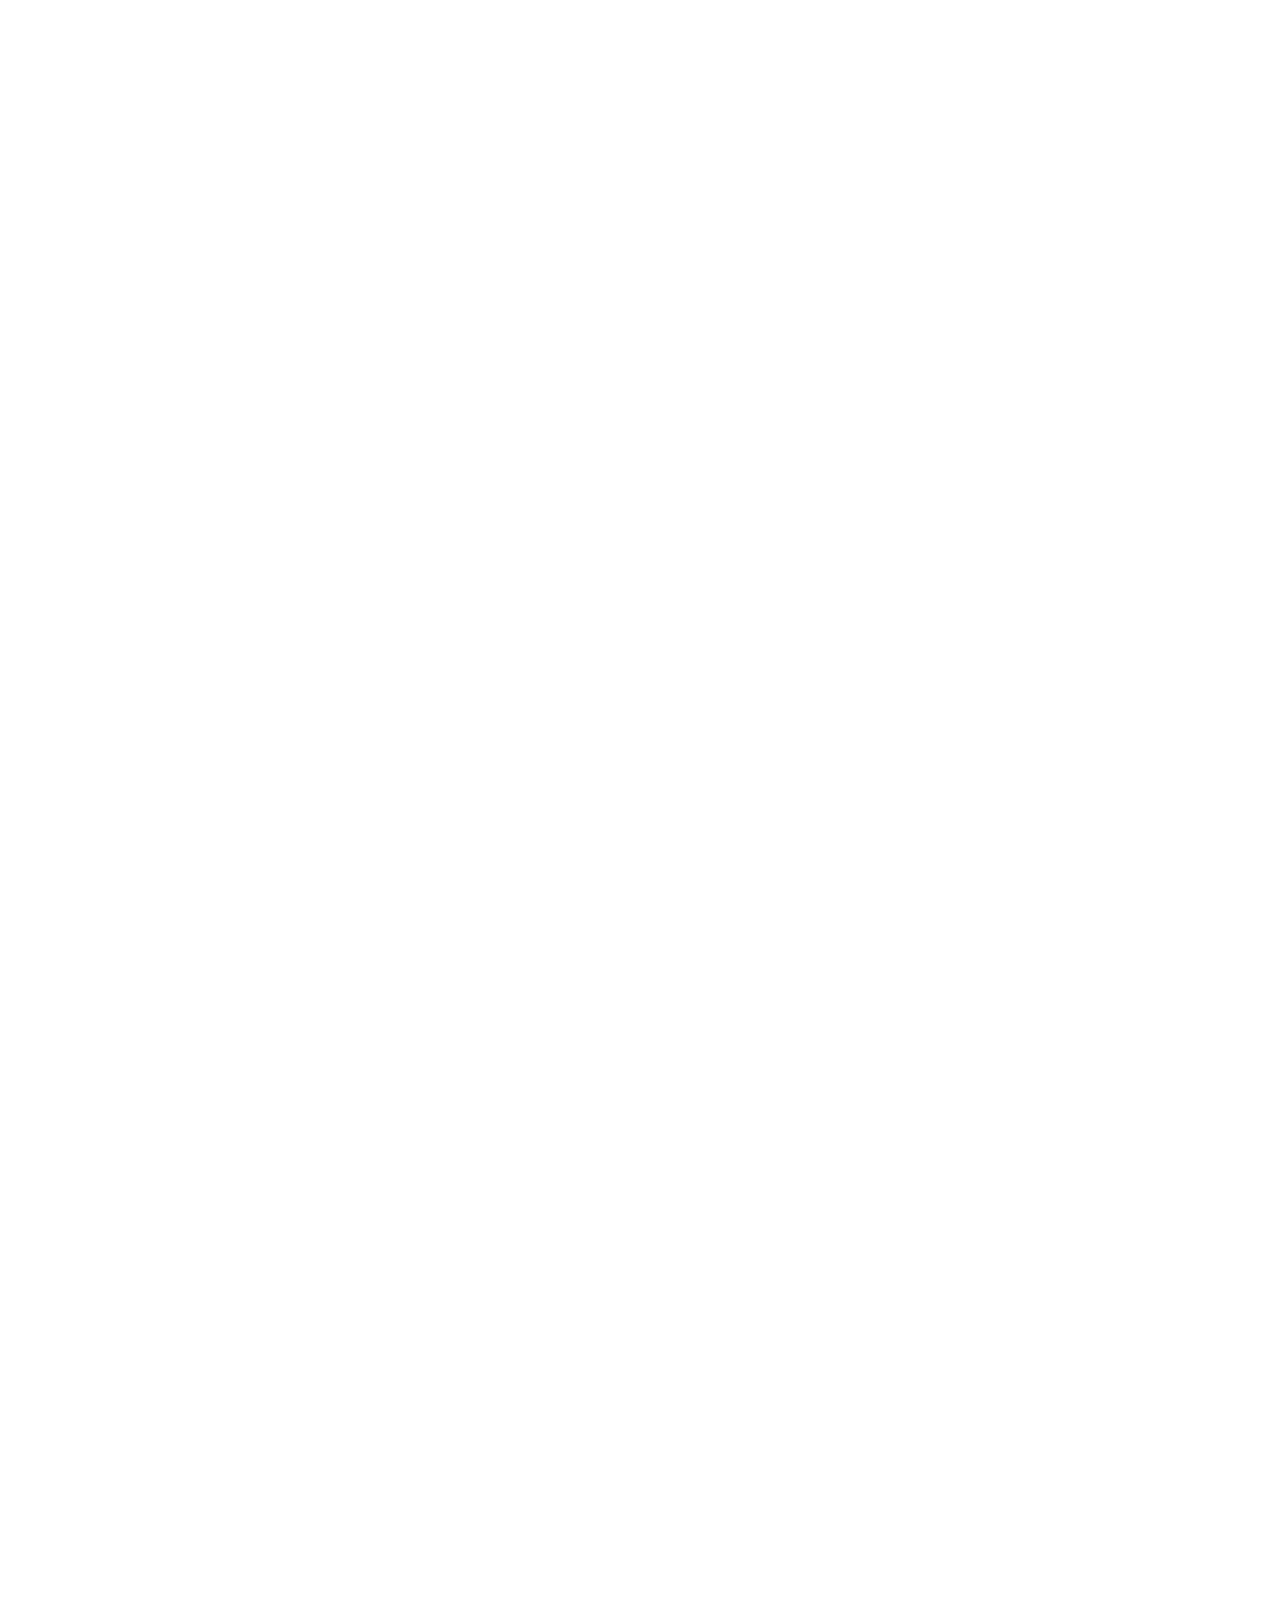
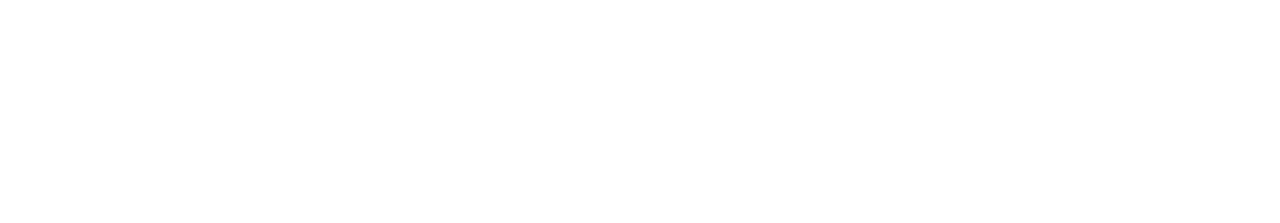
==== commit 67c02160: "/" ====
--- a/index.html
+++ b/index.html
@@ -6,63 +6,63 @@
     <meta name="viewport" content="width=device-width, initial-scale=1.0" />
     <title>Hidrofilm</title>
     <link rel="preconnect" href="https://fonts.gstatic.com" />
-    <link
-      href="https://fonts.googleapis.com/css2?family=Montserrat:ital,wght@0,400;0,500;0,600;0,700;0,900;1,600&display=swap"
-      rel="stylesheet"
-    />
+
+    <link rel="stylesheet" href="./css/fonts.css" />
     <link rel="stylesheet" href="./css/jquery.fancybox.css" />
     <link rel="stylesheet" href="./css/normalize.css" />
     <link rel="stylesheet" href="./css/style.css" />
   </head>
   <body>
-    <div class="wrapper">
+    <div id="top" class="wrapper">
+      <a href="#top" class="top">
+        <img src="./images/arrow-up.svg" alt="" />
+      </a>
       <header class="header">
         <div class="container">
           <div class="header__inner">
             <a class="header__logo" href="#">
               <img
                 class="header__logo-img"
-                src="./images/logo.svg"
+                src="./images/logo.png"
                 alt="logo"
               />
-              <span>Hidrofilm</span>
             </a>
 
             <nav class="header__menu">
               <ul class="header__menu-list">
                 <li class="header__menu-link">
-                  <a href="">Преимущества</a>
+                  <a href="#advantages">Преимущества</a>
                 </li>
                 <li class="header__menu-link">
-                  <a href="">Видео</a>
+                  <a href="#video">Видео</a>
                 </li>
                 <li class="header__menu-link">
-                  <a href="">Характеристики</a>
+                  <a href="#description">Характеристики</a>
                 </li>
                 <li class="header__menu-link">
-                  <a href="">Поддержка</a>
+                  <a href="#infotostart">Поддержка</a>
                 </li>
                 <li class="header__menu-link">
-                  <a href="">Пленка</a>
+                  <a href="#product">Пленка</a>
                 </li>
                 <li class="header__menu-link">
-                  <a href="#">Контакты</a>
+                  <a href="#footer">Контакты</a>
                 </li>
               </ul>
             </nav>
             <div class="header__menu-burger">
               <span></span>
             </div>
-            <a href="#" class="header__button">заказать сейчас</a>
+            <a href="#callback" class="header__button">заказать сейчас</a>
           </div>
 
           <div class="header__box">
             <div class="header__info">
               <div class="header__info-top">
-                <h1 class="header__info-title">
+                <h2 class="header__info-title">
                   БИЗНЕС С ОКУПАЕМОСТЬЮ <span>ОТ 10 дней</span> и доходом от
                   60000р* в месяц
-                </h1>
+                </h2>
                 <p class="header__info-comment">
                   * При условии поклейки Пленки по 1000₽ от 60 шт в месяц.
                 </p>
@@ -110,13 +110,13 @@
       <section class="plotter">
         <div
           class="plotter-wrapper"
-          style="background: url('./images/plotter-img.png') no-repeat right"
+          style="background: url('./images/plotter-img.webp') no-repeat right"
         >
           <div class="container">
-            <h1 class="plotter__title">
+            <h2 class="plotter__title">
               Плоттер для резки гидрогелевой пленки
               <span class="hydro">Hydro</span><span>film</span>
-            </h1>
+            </h2>
             <p class="plotter__text">
               Избавляет от неликвидных запасов защитных стекол и чехлов.
               Незаменимое оборудование на рынке цифровой техники.
@@ -171,53 +171,68 @@
       </section>
       <section class="trands">
         <div class="container">
-          <h1 class="trands__title">Тренды рынка и спрос</h1>
+          <h2 class="trands__title">Тренды рынка и спрос</h2>
           <div class="trands__inner">
             <div class="trands__item">
               <div class="trands__item-img">
-                <img src="./images/trand1.png" alt="" />
+                <img src="./images/trand1.webp" alt="" />
               </div>
               <div class="trands__item-text">
                 Продажи смартфонов в России в 2020 году достигли рекордных 570
                 млрд рублей - Всего было продано около 31 млн девайсов
               </div>
-              <a class="trands__item-link" href="#">Читать источник</a>
+              <a
+                class="trands__item-link"
+                target="_blank"
+                href="https://tass.ru/ekonomika/10375261#:~:text=%D0%9F%D1%80%D0%BE%D0%B4%D0%B0%D0%B6%D0%B8%20%D1%81%D0%BC%D0%B0%D1%80%D1%82%D1%84%D0%BE%D0%BD%D0%BE%D0%B2%20%D0%B2%20%D0%A0%D0%BE%D1%81%D1%81%D0%B8%D0%B8%20%D0%B2%202020%20%D0%B3%D0%BE%D0%B4%D1%83%20%D0%B4%D0%BE%D1%81%D1%82%D0%B8%D0%B3%D0%BB%D0%B8%20%D1%80%D0%B5%D0%BA%D0%BE%D1%80%D0%B4%D0%BD%D1%8B%D1%85%20570%20%D0%BC%D0%BB%D1%80%D0%B4%20%D1%80%D1%83%D0%B1%D0%BB%D0%B5%D0%B9,-%D0%92%D1%81%D0%B5%D0%B3%D0%BE%20%D0%B1%D1%8B%D0%BB%D0%BE%20%D0%BF%D1%80%D0%BE%D0%B4%D0%B0%D0%BD%D0%BE&text=%D0%9C%D0%9E%D0%A1%D0%9A%D0%92%D0%90%2C%2029%20%D0%B4%D0%B5%D0%BA%D0%B0%D0%B1%D1%80%D1%8F.%20%2F%D0%A2%D0%90%D0%A1%D0%A1,%D1%8D%D1%82%D0%BE%D0%BC%20%D0%A2%D0%90%D0%A1%D0%A1%20%D1%81%D0%BE%D0%BE%D0%B1%D1%89%D0%B8%D0%BB%D0%B8%20%D0%B2%20%22%D0%9C"
+                >Читать источник</a
+              >
             </div>
             <div class="trands__item">
               <div class="trands__item-img">
                 <img src="./images/trand2.png" alt="" />
               </div>
               <div class="trands__item-text">
-                Продажи смартфонов в России в 2020 году достигли рекордных 570
-                млрд рублей - Всего было продано около 31 млн девайсов
-              </div>
-              <a class="trands__item-link" href="#">Читать источник</a>
+                Сегмент складных смартфонов будет активно расти в 2021 году.
+                Несмотря на то, что сегмент складных смартфонов относят ...
+              </div>
+              <a
+                class="trands__item-link"
+                target="_blank"
+                href="https://mobile-review.com/news/segment-skladnyx-smartfonov-budet-aktivno-rasti-v-2021-godu"
+                >Читать источник</a
+              >
             </div>
             <div class="trands__item">
               <div class="trands__item-img">
                 <img src="./images/trand3.png" alt="" />
               </div>
               <div class="trands__item-text">
-                Продажи смартфонов в России в 2020 году достигли рекордных 570
-                млрд рублей - Всего было продано около 31 млн девайсов
-              </div>
-              <a class="trands__item-link" href="#">Читать источник</a>
-            </div>
-          </div>
-        </div>
-      </section>
-      <section class="video">
-        <div class="container">
-          <h1 class="video__title">
+                Рынок смартфонов в 2021 году вернётся к росту, но Huawei не
+                попадёт в шестёрку лидеров. Пандемия COVID-19 ...
+              </div>
+              <a
+                class="trands__item-link"
+                target="_blank"
+                href="https://3dnews.ru/1029343/rinok-smartfonov-v-2021-godu-vernyotsya-k-rostu-no-huawei-ne-popadyot-v-shestyorku-liderov"
+                >Читать источник</a
+              >
+            </div>
+          </div>
+        </div>
+      </section>
+      <section id="video" class="video">
+        <div class="container">
+          <h2 class="video__title">
             Как работает плотер <span class="hydro">Hydro</span
             ><span>film</span>
-          </h1>
+          </h2>
           <div class="video__text">Видео презентация работы устройства</div>
           <div class="video__popup">
             <a
               class="video__popup-play"
               data-fancybox
-              href="./images/video-test.mp4"
+              href="./images/video.mp4"
             >
               <img
                 class="video__popup-imgbtn"
@@ -228,7 +243,7 @@
           </div>
         </div>
       </section>
-      <section class="description">
+      <section id="description" class="description">
         <div
           class="description-wrapper"
           style="
@@ -237,10 +252,10 @@
           "
         >
           <div class="container">
-            <h1 class="description__title">
+            <h2 class="description__title">
               Ключевые характеристики плоттера <span class="hydro">Hydro</span
               ><span>film</span>
-            </h1>
+            </h2>
             <div class="description__text">
               У нашего плоттера самая большая на рынке, постоянно пополняемая
               база шаблонов, более 8000. Шаблоны для новых моделей гаджетов
@@ -264,8 +279,8 @@
               <div class="description__item">
                 <div class="description__item-wrap">
                   <img
-                    class="description__item-icon"
-                    src="./images/icon-description/1.svg"
+                    class="description__item-icon-img"
+                    src="./images/icon-description/2.svg"
                     alt=""
                   />
                 </div>
@@ -276,8 +291,8 @@
               <div class="description__item">
                 <div class="description__item-wrap">
                   <img
-                    class="description__item-icon"
-                    src="./images/icon-description/1.svg"
+                    class="description__item-icon-img"
+                    src="./images/icon-description/3.svg"
                     alt=""
                   />
                 </div>
@@ -367,17 +382,17 @@
           </div>
         </div>
       </section>
-      <section class="advantages">
-        <div class="container">
-          <h1 class="advantages__title">
+      <section id="advantages" class="advantages">
+        <div class="container">
+          <h2 class="advantages__title">
             Технологические преимущества и комплектация
-          </h1>
+          </h2>
           <div class="advantages__inner">
             <div class="advantages__item">
               <div class="advantages-wrap">
                 <img
                   class="advantages__img"
-                  src="./images/icon-advantages/1.png"
+                  src="./images/icon-advantages/1.webp"
                   alt=""
                 />
               </div>
@@ -386,14 +401,14 @@
                 корпус
               </div>
               <div class="line line-1">
-                <img src="./images/icon-advantages/Line1.svg" alt="" />
+                <img src="./images/icon-advantages/line1.svg" alt="" />
               </div>
             </div>
             <div class="advantages__item">
               <div class="advantages-wrap">
                 <img
                   class="advantages__img"
-                  src="./images/icon-advantages/2.png"
+                  src="./images/icon-advantages/2.webp"
                   alt=""
                 />
               </div>
@@ -403,14 +418,14 @@
                 шкалу регулировки высоты ножа
               </div>
               <div class="line line-2">
-                <img src="./images/icon-advantages/Line2.svg" alt="" />
+                <img src="./images/icon-advantages/line2.svg" alt="" />
               </div>
             </div>
             <div class="advantages__item">
               <div class="advantages-wrap">
                 <img
                   class="advantages__img"
-                  src="./images/icon-advantages/3.png"
+                  src="./images/icon-advantages/3.webp"
                   alt=""
                 />
               </div>
@@ -419,44 +434,51 @@
                 благодаря встроенному инфракрасному сенсору
               </div>
               <div class="line line-3">
-                <img src="./images/icon-advantages/Line3.svg" alt="" />
+                <img src="./images/icon-advantages/line3.svg" alt="" />
               </div>
             </div>
           </div>
           <div class="advantages__bg">
-            <img
-              class="advantages__bg-left"
-              src="./images/icon-advantages/img-left.png"
-              alt=""
-            />
-            <img
-              class="advantages__bg-right"
-              src="./images/icon-advantages/img-right.png"
-              alt=""
-            />
-          </div>
-        </div>
-      </section>
-      <section class="callback">
+            <div class="advantages__bg-left">
+              <img src="./images/icon-advantages/img-left.webp" alt="" />
+            </div>
+            <div class="advantages__bg-right">
+              <img src="./images/icon-advantages/img-right.webp" alt="" />
+            </div>
+          </div>
+        </div>
+      </section>
+      <section id="callback" class="callback">
         <div class="container">
           <div class="callback__wrap">
-            <h1 class="callback__title">Консультация бесплатно</h1>
+            <h2 class="callback__title">Консультация бесплатно</h2>
             <div class="callback__text">
               Оставьте Ваши данные и наш менеджер свяжется с Вами в течении часа
             </div>
             <form class="callback__form">
               <input type="text" placeholder="Ваше имя" />
               <input type="text" placeholder="Номер телефона" />
-              <button type="submit">Отправить</button>
+
+              <a class="callback__btn" href="#openModal">Отправить</a>
+
+              <div id="openModal" class="modalDialog">
+                <div>
+                  <h1 class="modal__title">Спасибо. Заявка Принята.</h1>
+                  <p class="modal__text">
+                    В Ближайшее Время С Вами Свяжется Наш Менеджер.
+                  </p>
+                  <a class="close" href="#close">X</a>
+                </div>
+              </div>
             </form>
           </div>
         </div>
       </section>
-      <section class="infotostart">
-        <div class="container">
-          <h1 class="infotostart__title">
+      <section id="infotostart" class="infotostart">
+        <div class="container">
+          <h2 class="infotostart__title">
             Поможем установить и наладить все процессы
-          </h1>
+          </h2>
           <div class="infotostart__text">Для старта потребуется</div>
           <div class="infotostart__inner">
             <div class="infotostart__item">
@@ -482,7 +504,7 @@
                 />
               </div>
               <div class="infotostart__item-text">
-                Плоттер для резки пленок Hydrofilm
+                Прозрачная и цветная гидрогелевая пленка
               </div>
             </div>
             <div class="infotostart__item">
@@ -495,7 +517,7 @@
                 />
               </div>
               <div class="infotostart__item-text">
-                Плоттер для резки пленок Hydrofilm
+                Установить и настроить плоттер
               </div>
             </div>
             <div class="infotostart__item">
@@ -507,9 +529,7 @@
                   alt=""
                 />
               </div>
-              <div class="infotostart__item-text">
-                Плоттер для резки пленок Hydrofilm
-              </div>
+              <div class="infotostart__item-text">Обучить сотрудников</div>
             </div>
             <div class="infotostart__item">
               <div class="infotostart__item-wrap">
@@ -521,7 +541,7 @@
                 />
               </div>
               <div class="infotostart__item-text">
-                Плоттер для резки пленок Hydrofilm
+                Распечатать и разместить рекламные материалы
               </div>
             </div>
           </div>
@@ -531,14 +551,14 @@
         <div
           class="about-us__wrapper"
           style="
-            background: url(./images/block-bg/block7-bg.png) no-repeat right;
+            background: url(./images/block-bg/block7-bg.webp) no-repeat right;
           "
         >
           <div class="container">
-            <h1 class="about-us__title">
+            <h2 class="about-us__title">
               <span class="hydro">Hydro</span><span>film</span> - это
               профессиональная команда и радушный сервис
-            </h1>
+            </h2>
             <div class="about-us__inner">
               <div class="about-us__item">
                 <div class="about-us__item-wrap">
@@ -604,15 +624,15 @@
           </div>
         </div>
       </section>
-      <section class="product">
-        <div class="container">
-          <h1 class="product__title">Гидрогелевая пленка</h1>
+      <section id="product" class="product">
+        <div class="container">
+          <h2 class="product__title">Гидрогелевая пленка</h2>
           <div class="product__text">
             Технология и надежность защиты устройства
           </div>
           <div class="product__wrapper">
             <div class="product__item">
-              <img src="./images/product.png" alt="" />
+              <img src="./images/product.webp" alt="" />
             </div>
             <div class="product__info">
               <div class="product__info-title">5 слоев защиты</div>
@@ -629,12 +649,12 @@
       </section>
       <section class="assortment">
         <div class="container">
-          <h1 class="assortment__title">Ассортимент по назначению пленок</h1>
+          <h2 class="assortment__title">Ассортимент по назначению пленок</h2>
           <div class="assortment__inner">
             <div class="assortment__wrap">
               <div class="assortment__item">
                 <div class="assortment__item-img">
-                  <img src="./images/assortment/1.png" alt="" />
+                  <img src="./images/assortment/1.webp" alt="" />
                 </div>
                 <div class="assortment__item-title">Матовая</div>
                 <div class="assortment__item-text">
@@ -644,7 +664,7 @@
               </div>
               <div class="assortment__item">
                 <div class="assortment__item-img">
-                  <img src="./images/assortment/2.png" alt="" />
+                  <img src="./images/assortment/2.webp" alt="" />
                 </div>
                 <div class="assortment__item-title">Hd-Глянцевая</div>
                 <div class="assortment__item-text">
@@ -654,7 +674,7 @@
               </div>
               <div class="assortment__item">
                 <div class="assortment__item-img">
-                  <img src="./images/assortment/3.png" alt="" />
+                  <img src="./images/assortment/3.webp" alt="" />
                 </div>
                 <div class="assortment__item-title">Antispy</div>
                 <div class="assortment__item-text">
@@ -664,7 +684,7 @@
               </div>
               <div class="assortment__item">
                 <div class="assortment__item-img">
-                  <img src="./images/assortment/4.png" alt="" />
+                  <img src="./images/assortment/4.webp" alt="" />
                 </div>
                 <div class="assortment__item-title">Blueray-Антибликовая</div>
                 <div class="assortment__item-text">
@@ -678,15 +698,15 @@
       </section>
       <section class="assortment-all">
         <div class="container">
-          <h1 class="assortment-all__title">
+          <h2 class="assortment-all__title">
             Ассотримент пленок по индивидуальному дизайну
-          </h1>
+          </h2>
           <div class="assortment-all__inner">
             <div class="assortment-all__wrap">
               <div class="assortment-all__item">
                 <img
                   class="assortment-all__item-img"
-                  src="./images/assortment-all/1.png"
+                  src="./images/assortment-all/1.webp"
                   alt=""
                 />
               </div>
@@ -697,7 +717,7 @@
               <div class="assortment-all__item">
                 <img
                   class="assortment-all__item-img"
-                  src="./images/assortment-all/2.png"
+                  src="./images/assortment-all/2.webp"
                   alt=""
                 />
               </div>
@@ -707,7 +727,7 @@
               <div class="assortment-all__item">
                 <img
                   class="assortment-all__item-img"
-                  src="./images/assortment-all/3.png"
+                  src="./images/assortment-all/3.webp"
                   alt=""
                 />
               </div>
@@ -717,7 +737,7 @@
               <div class="assortment-all__item">
                 <img
                   class="assortment-all__item-img"
-                  src="./images/assortment-all/4.png"
+                  src="./images/assortment-all/4.webp"
                   alt=""
                 />
               </div>
@@ -727,7 +747,7 @@
               <div class="assortment-all__item">
                 <img
                   class="assortment-all__item-img"
-                  src="./images/assortment-all/5.png"
+                  src="./images/assortment-all/5.webp"
                   alt=""
                 />
               </div>
@@ -737,7 +757,7 @@
               <div class="assortment-all__item">
                 <img
                   class="assortment-all__item-img"
-                  src="./images/assortment-all/6.png"
+                  src="./images/assortment-all/6.webp"
                   alt=""
                 />
               </div>
@@ -749,19 +769,30 @@
       <section class="callback callback--bottom">
         <div class="container">
           <div class="callback__wrap">
-            <h1 class="callback__title">Консультация бесплатно</h1>
+            <h2 class="callback__title">Консультация бесплатно</h2>
             <div class="callback__text">
               Оставьте Ваши данные и наш менеджер свяжется с Вами в течении часа
             </div>
             <form class="callback__form">
               <input type="text" placeholder="Ваше имя" />
               <input type="text" placeholder="Номер телефона" />
-              <button type="submit">Отправить</button>
+
+              <a class="callback__btn" href="#openModal">Отправить</a>
+
+              <div id="openModal" class="modalDialog">
+                <div>
+                  <h1 class="modal__title">Спасибо. Заявка Принята.</h1>
+                  <p class="modal__text">
+                    В Ближайшее Время С Вами Свяжется Наш Менеджер.
+                  </p>
+                  <a class="close" href="#close">X</a>
+                </div>
+              </div>
             </form>
           </div>
         </div>
       </section>
-      <footer class="footer">
+      <footer id="footer" class="footer">
         <div class="container">
           <div class="footer__title">Контактная информация и реквизиты</div>
           <div class="footer__adress">
@@ -778,6 +809,7 @@
       integrity="sha256-/xUj+3OJU5yExlq6GSYGSHk7tPXikynS7ogEvDej/m4="
       crossorigin="anonymous"
     ></script>
+
     <script src="./js/jquery.fancybox.min.js"></script>
     <script src="./js/main.js
     "></script>
--- a/css/fonts.css
+++ b/css/fonts.css
@@ -0,0 +1,275 @@
+/* cyrillic-ext */
+@font-face {
+  font-family: "Montserrat";
+  font-style: normal;
+  font-weight: 400;
+  font-display: swap;
+  src: url(https://fonts.gstatic.com/s/montserrat/v15/JTUSjIg1_i6t8kCHKm459WRhyyTh89ZNpQ.woff2)
+    format("woff2");
+  unicode-range: U+0460-052F, U+1C80-1C88, U+20B4, U+2DE0-2DFF, U+A640-A69F,
+    U+FE2E-FE2F;
+}
+/* cyrillic */
+@font-face {
+  font-family: "Montserrat";
+  font-style: normal;
+  font-weight: 400;
+  font-display: swap;
+  src: url(https://fonts.gstatic.com/s/montserrat/v15/JTUSjIg1_i6t8kCHKm459W1hyyTh89ZNpQ.woff2)
+    format("woff2");
+  unicode-range: U+0400-045F, U+0490-0491, U+04B0-04B1, U+2116;
+}
+/* vietnamese */
+@font-face {
+  font-family: "Montserrat";
+  font-style: normal;
+  font-weight: 400;
+  font-display: swap;
+  src: url(https://fonts.gstatic.com/s/montserrat/v15/JTUSjIg1_i6t8kCHKm459WZhyyTh89ZNpQ.woff2)
+    format("woff2");
+  unicode-range: U+0102-0103, U+0110-0111, U+0128-0129, U+0168-0169, U+01A0-01A1,
+    U+01AF-01B0, U+1EA0-1EF9, U+20AB;
+}
+/* latin-ext */
+@font-face {
+  font-family: "Montserrat";
+  font-style: normal;
+  font-weight: 400;
+  font-display: swap;
+  src: url(https://fonts.gstatic.com/s/montserrat/v15/JTUSjIg1_i6t8kCHKm459WdhyyTh89ZNpQ.woff2)
+    format("woff2");
+  unicode-range: U+0100-024F, U+0259, U+1E00-1EFF, U+2020, U+20A0-20AB,
+    U+20AD-20CF, U+2113, U+2C60-2C7F, U+A720-A7FF;
+}
+/* latin */
+@font-face {
+  font-family: "Montserrat";
+  font-style: normal;
+  font-weight: 400;
+  font-display: swap;
+  src: url(https://fonts.gstatic.com/s/montserrat/v15/JTUSjIg1_i6t8kCHKm459WlhyyTh89Y.woff2)
+    format("woff2");
+  unicode-range: U+0000-00FF, U+0131, U+0152-0153, U+02BB-02BC, U+02C6, U+02DA,
+    U+02DC, U+2000-206F, U+2074, U+20AC, U+2122, U+2191, U+2193, U+2212, U+2215,
+    U+FEFF, U+FFFD;
+}
+/* cyrillic-ext */
+@font-face {
+  font-family: "Montserrat";
+  font-style: normal;
+  font-weight: 500;
+  font-display: swap;
+  src: url(https://fonts.gstatic.com/s/montserrat/v15/JTURjIg1_i6t8kCHKm45_ZpC3gTD_vx3rCubqg.woff2)
+    format("woff2");
+  unicode-range: U+0460-052F, U+1C80-1C88, U+20B4, U+2DE0-2DFF, U+A640-A69F,
+    U+FE2E-FE2F;
+}
+/* cyrillic */
+@font-face {
+  font-family: "Montserrat";
+  font-style: normal;
+  font-weight: 500;
+  font-display: swap;
+  src: url(https://fonts.gstatic.com/s/montserrat/v15/JTURjIg1_i6t8kCHKm45_ZpC3g3D_vx3rCubqg.woff2)
+    format("woff2");
+  unicode-range: U+0400-045F, U+0490-0491, U+04B0-04B1, U+2116;
+}
+/* vietnamese */
+@font-face {
+  font-family: "Montserrat";
+  font-style: normal;
+  font-weight: 500;
+  font-display: swap;
+  src: url(https://fonts.gstatic.com/s/montserrat/v15/JTURjIg1_i6t8kCHKm45_ZpC3gbD_vx3rCubqg.woff2)
+    format("woff2");
+  unicode-range: U+0102-0103, U+0110-0111, U+0128-0129, U+0168-0169, U+01A0-01A1,
+    U+01AF-01B0, U+1EA0-1EF9, U+20AB;
+}
+/* latin-ext */
+@font-face {
+  font-family: "Montserrat";
+  font-style: normal;
+  font-weight: 500;
+  font-display: swap;
+  src: url(https://fonts.gstatic.com/s/montserrat/v15/JTURjIg1_i6t8kCHKm45_ZpC3gfD_vx3rCubqg.woff2)
+    format("woff2");
+  unicode-range: U+0100-024F, U+0259, U+1E00-1EFF, U+2020, U+20A0-20AB,
+    U+20AD-20CF, U+2113, U+2C60-2C7F, U+A720-A7FF;
+}
+/* latin */
+@font-face {
+  font-family: "Montserrat";
+  font-style: normal;
+  font-weight: 500;
+  font-display: swap;
+  src: url(https://fonts.gstatic.com/s/montserrat/v15/JTURjIg1_i6t8kCHKm45_ZpC3gnD_vx3rCs.woff2)
+    format("woff2");
+  unicode-range: U+0000-00FF, U+0131, U+0152-0153, U+02BB-02BC, U+02C6, U+02DA,
+    U+02DC, U+2000-206F, U+2074, U+20AC, U+2122, U+2191, U+2193, U+2212, U+2215,
+    U+FEFF, U+FFFD;
+}
+/* cyrillic-ext */
+@font-face {
+  font-family: "Montserrat";
+  font-style: normal;
+  font-weight: 600;
+  font-display: swap;
+  src: url(https://fonts.gstatic.com/s/montserrat/v15/JTURjIg1_i6t8kCHKm45_bZF3gTD_vx3rCubqg.woff2)
+    format("woff2");
+  unicode-range: U+0460-052F, U+1C80-1C88, U+20B4, U+2DE0-2DFF, U+A640-A69F,
+    U+FE2E-FE2F;
+}
+/* cyrillic */
+@font-face {
+  font-family: "Montserrat";
+  font-style: normal;
+  font-weight: 600;
+  font-display: swap;
+  src: url(https://fonts.gstatic.com/s/montserrat/v15/JTURjIg1_i6t8kCHKm45_bZF3g3D_vx3rCubqg.woff2)
+    format("woff2");
+  unicode-range: U+0400-045F, U+0490-0491, U+04B0-04B1, U+2116;
+}
+/* vietnamese */
+@font-face {
+  font-family: "Montserrat";
+  font-style: normal;
+  font-weight: 600;
+  font-display: swap;
+  src: url(https://fonts.gstatic.com/s/montserrat/v15/JTURjIg1_i6t8kCHKm45_bZF3gbD_vx3rCubqg.woff2)
+    format("woff2");
+  unicode-range: U+0102-0103, U+0110-0111, U+0128-0129, U+0168-0169, U+01A0-01A1,
+    U+01AF-01B0, U+1EA0-1EF9, U+20AB;
+}
+/* latin-ext */
+@font-face {
+  font-family: "Montserrat";
+  font-style: normal;
+  font-weight: 600;
+  font-display: swap;
+  src: url(https://fonts.gstatic.com/s/montserrat/v15/JTURjIg1_i6t8kCHKm45_bZF3gfD_vx3rCubqg.woff2)
+    format("woff2");
+  unicode-range: U+0100-024F, U+0259, U+1E00-1EFF, U+2020, U+20A0-20AB,
+    U+20AD-20CF, U+2113, U+2C60-2C7F, U+A720-A7FF;
+}
+/* latin */
+@font-face {
+  font-family: "Montserrat";
+  font-style: normal;
+  font-weight: 600;
+  font-display: swap;
+  src: url(https://fonts.gstatic.com/s/montserrat/v15/JTURjIg1_i6t8kCHKm45_bZF3gnD_vx3rCs.woff2)
+    format("woff2");
+  unicode-range: U+0000-00FF, U+0131, U+0152-0153, U+02BB-02BC, U+02C6, U+02DA,
+    U+02DC, U+2000-206F, U+2074, U+20AC, U+2122, U+2191, U+2193, U+2212, U+2215,
+    U+FEFF, U+FFFD;
+}
+/* cyrillic-ext */
+@font-face {
+  font-family: "Montserrat";
+  font-style: normal;
+  font-weight: 700;
+  font-display: swap;
+  src: url(https://fonts.gstatic.com/s/montserrat/v15/JTURjIg1_i6t8kCHKm45_dJE3gTD_vx3rCubqg.woff2)
+    format("woff2");
+  unicode-range: U+0460-052F, U+1C80-1C88, U+20B4, U+2DE0-2DFF, U+A640-A69F,
+    U+FE2E-FE2F;
+}
+/* cyrillic */
+@font-face {
+  font-family: "Montserrat";
+  font-style: normal;
+  font-weight: 700;
+  font-display: swap;
+  src: url(https://fonts.gstatic.com/s/montserrat/v15/JTURjIg1_i6t8kCHKm45_dJE3g3D_vx3rCubqg.woff2)
+    format("woff2");
+  unicode-range: U+0400-045F, U+0490-0491, U+04B0-04B1, U+2116;
+}
+/* vietnamese */
+@font-face {
+  font-family: "Montserrat";
+  font-style: normal;
+  font-weight: 700;
+  font-display: swap;
+  src: url(https://fonts.gstatic.com/s/montserrat/v15/JTURjIg1_i6t8kCHKm45_dJE3gbD_vx3rCubqg.woff2)
+    format("woff2");
+  unicode-range: U+0102-0103, U+0110-0111, U+0128-0129, U+0168-0169, U+01A0-01A1,
+    U+01AF-01B0, U+1EA0-1EF9, U+20AB;
+}
+/* latin-ext */
+@font-face {
+  font-family: "Montserrat";
+  font-style: normal;
+  font-weight: 700;
+  font-display: swap;
+  src: url(https://fonts.gstatic.com/s/montserrat/v15/JTURjIg1_i6t8kCHKm45_dJE3gfD_vx3rCubqg.woff2)
+    format("woff2");
+  unicode-range: U+0100-024F, U+0259, U+1E00-1EFF, U+2020, U+20A0-20AB,
+    U+20AD-20CF, U+2113, U+2C60-2C7F, U+A720-A7FF;
+}
+/* latin */
+@font-face {
+  font-family: "Montserrat";
+  font-style: normal;
+  font-weight: 700;
+  font-display: swap;
+  src: url(https://fonts.gstatic.com/s/montserrat/v15/JTURjIg1_i6t8kCHKm45_dJE3gnD_vx3rCs.woff2)
+    format("woff2");
+  unicode-range: U+0000-00FF, U+0131, U+0152-0153, U+02BB-02BC, U+02C6, U+02DA,
+    U+02DC, U+2000-206F, U+2074, U+20AC, U+2122, U+2191, U+2193, U+2212, U+2215,
+    U+FEFF, U+FFFD;
+}
+/* cyrillic-ext */
+@font-face {
+  font-family: "Montserrat";
+  font-style: normal;
+  font-weight: 900;
+  font-display: swap;
+  src: url(https://fonts.gstatic.com/s/montserrat/v15/JTURjIg1_i6t8kCHKm45_epG3gTD_vx3rCubqg.woff2)
+    format("woff2");
+  unicode-range: U+0460-052F, U+1C80-1C88, U+20B4, U+2DE0-2DFF, U+A640-A69F,
+    U+FE2E-FE2F;
+}
+/* cyrillic */
+@font-face {
+  font-family: "Montserrat";
+  font-style: normal;
+  font-weight: 900;
+  font-display: swap;
+  src: url(https://fonts.gstatic.com/s/montserrat/v15/JTURjIg1_i6t8kCHKm45_epG3g3D_vx3rCubqg.woff2)
+    format("woff2");
+  unicode-range: U+0400-045F, U+0490-0491, U+04B0-04B1, U+2116;
+}
+/* vietnamese */
+@font-face {
+  font-family: "Montserrat";
+  font-style: normal;
+  font-weight: 900;
+  font-display: swap;
+  src: url(https://fonts.gstatic.com/s/montserrat/v15/JTURjIg1_i6t8kCHKm45_epG3gbD_vx3rCubqg.woff2)
+    format("woff2");
+  unicode-range: U+0102-0103, U+0110-0111, U+0128-0129, U+0168-0169, U+01A0-01A1,
+    U+01AF-01B0, U+1EA0-1EF9, U+20AB;
+}
+/* latin-ext */
+@font-face {
+  font-family: "Montserrat";
+  font-style: normal;
+  font-weight: 900;
+  font-display: swap;
+  src: url(https://fonts.gstatic.com/s/montserrat/v15/JTURjIg1_i6t8kCHKm45_epG3gfD_vx3rCubqg.woff2)
+    format("woff2");
+  unicode-range: U+0100-024F, U+0259, U+1E00-1EFF, U+2020, U+20A0-20AB,
+    U+20AD-20CF, U+2113, U+2C60-2C7F, U+A720-A7FF;
+}
+/* latin */
+@font-face {
+  font-family: "Montserrat";
+  font-style: normal;
+  font-weight: 900;
+  font-display: swap;
+  src: url(https://fonts.gstatic.com/s/montserrat/v15/JTURjIg1_i6t8kCHKm45_epG3gnD_vx3rCs.woff2)
+    format("woff2");
+  unicode-range: U+0000-00FF, U+0131, U+0152-0153, U+02BB-02BC, U+02C6, U+02DA,
+    U+02DC, U+2000-206F, U+2074, U+20AC, U+2122, U+2191, U+2193, U+2212, U+2215,
+    U+FEFF, U+FFFD;
+}
--- a/css/style.css
+++ b/css/style.css
@@ -161,8 +161,20 @@
     padding: 0 10px;
     margin: 0 auto; }
 
+.wrapper .top {
+  display: block; }
+  .wrapper .top img {
+    width: 62px;
+    height: 62px;
+    position: fixed;
+    bottom: 50px;
+    right: 0;
+    left: 0;
+    margin: 0 auto;
+    z-index: 999; }
+
 .wrapper .header {
-  background: url("../images/block-bg/bg-header.png") no-repeat top center;
+  background: url("../images/block-bg/bg-header.webp") no-repeat top center;
   background-color: #f5f5f5;
   min-height: 800px;
   padding-top: 10px;
@@ -201,14 +213,14 @@
     display: -ms-flexbox;
     display: flex; }
   .wrapper .header__menu-link {
-    font-weight: 700;
+    font-weight: 600;
     font-size: 14px;
     line-height: 17px;
     padding: 0 10px; }
     .wrapper .header__menu-link a {
       color: #fff; }
   .wrapper .header__button {
-    padding: 12px 15px;
+    padding: 12px 23px;
     background-color: #ffe600;
     color: #7c00b7;
     font-weight: 700;
@@ -311,7 +323,8 @@
     font-weight: 900;
     font-size: 30px;
     line-height: 36px;
-    color: #7c00b7; }
+    color: #7c00b7;
+    text-transform: uppercase; }
   .wrapper .header__form-text {
     padding: 0 30px;
     font-weight: 600;
@@ -323,7 +336,7 @@
     color: #000;
     font-weight: 500;
     font-size: 18px;
-    padding: 14px 7px;
+    padding: 14px 11px;
     background-color: #eeeeee;
     width: 300px;
     margin-bottom: 15px;
@@ -335,7 +348,7 @@
     font-size: 24px;
     line-height: 29px;
     color: #fff;
-    padding: 15px 25px; }
+    padding: 15px 30px; }
   .wrapper .header__form-copy {
     font-weight: 500;
     font-size: 12px;
@@ -349,6 +362,9 @@
 .wrapper .plotter {
   background: url("../images/block-bg/block1.png") no-repeat bottom center;
   min-height: 950px; }
+  .wrapper .plotter-wrapper {
+    max-width: 1850px;
+    margin: 0 auto; }
   .wrapper .plotter__title {
     font-weight: 700;
     font-size: 48px;
@@ -356,9 +372,9 @@
     max-width: 853px; }
     .wrapper .plotter__title span {
       font-weight: 900;
-      color: rgba(0, 89, 255, 0.63); }
+      color: #0f9eef; }
     .wrapper .plotter__title .hydro {
-      color: #7c00b7; }
+      color: #9f39cf; }
   .wrapper .plotter__text {
     padding-top: 20px;
     font-weight: 500;
@@ -377,8 +393,8 @@
     background: rgba(255, 255, 255, 0.8);
     border-radius: 33px;
     width: 500px;
-    margin-right: 20px;
-    margin-bottom: 20px; }
+    margin-right: 40px;
+    margin-bottom: 40px; }
     .wrapper .plotter__item-title {
       display: -webkit-box;
       display: -ms-flexbox;
@@ -390,7 +406,7 @@
       -ms-flex-pack: justify;
       justify-content: space-between;
       padding: 40px 55px;
-      padding-bottom: 20px; }
+      padding-bottom: 10px; }
       .wrapper .plotter__item-title p {
         font-weight: 700;
         font-size: 24px;
@@ -452,7 +468,7 @@
 
 .wrapper .video {
   padding-top: 200px;
-  background: url("../images/block-bg/block3.png") no-repeat bottom center;
+  background: url("../images/block-bg/video.png") no-repeat bottom center;
   min-height: 800px;
   text-align: center; }
   .wrapper .video__title {
@@ -462,9 +478,9 @@
     color: #fff; }
     .wrapper .video__title span {
       font-weight: 900;
-      color: rgba(0, 89, 255, 0.63); }
+      color: #6d9fff; }
     .wrapper .video__title .hydro {
-      color: #b657e2; }
+      color: #d272ff; }
   .wrapper .video__text {
     padding-top: 10px;
     font-weight: 700;
@@ -477,7 +493,7 @@
     margin-right: auto;
     width: 570px;
     min-height: 330px;
-    background: url("../images/video-popup.png") no-repeat;
+    background: url("../images/video-popup.webp") no-repeat;
     background-size: content;
     background-position: top center;
     -webkit-box-shadow: 0px 27px 11px 1px rgba(101, 0, 149, 0.3);
@@ -498,12 +514,17 @@
 .wrapper .description {
   background: url("../images/block-bg/block4.png") no-repeat bottom center;
   min-height: 1200px; }
+  .wrapper .description-wrapper {
+    max-width: 1800px;
+    margin: 0 auto; }
   .wrapper .description__item-wrap {
     background: url("../images/ellipse.svg") no-repeat center;
     background-size: cover;
     width: 72px;
     height: 72px;
     padding: 16px; }
+  .wrapper .description__item-icon-img {
+    margin-left: -5px; }
   .wrapper .description__title {
     padding-top: 90px;
     font-weight: 700;
@@ -512,9 +533,9 @@
     width: 65%; }
     .wrapper .description__title span {
       font-weight: 900;
-      color: rgba(0, 89, 255, 0.63); }
+      color: #0f9eef; }
     .wrapper .description__title .hydro {
-      color: #7c00b7; }
+      color: #9f39cf; }
   .wrapper .description__text {
     padding-top: 24px;
     font-weight: 500;
@@ -548,7 +569,7 @@
       color: #020202; }
 
 .wrapper .advantages {
-  padding-bottom: 100px; }
+  padding-bottom: 80px; }
   .wrapper .advantages__title {
     padding-top: 100px;
     font-weight: 700;
@@ -589,8 +610,8 @@
       bottom: -199px;
       left: -176px; }
     .wrapper .advantages .line-3 {
-      left: -384px;
-      bottom: -284px; }
+      left: -380px;
+      bottom: -240px; }
   .wrapper .advantages__text {
     font-weight: 600;
     font-size: 14px;
@@ -602,9 +623,11 @@
     display: -ms-flexbox;
     display: flex;
     margin-left: -30px; }
+    .wrapper .advantages__bg-left {
+      margin-top: 36px; }
     .wrapper .advantages__bg-right {
       margin-left: 40px;
-      margin-top: 80px; }
+      margin-top: 60px; }
 
 .wrapper .callback {
   background: url("../images/block-bg/block6.png") no-repeat bottom center;
@@ -632,7 +655,7 @@
     line-height: 24px;
     color: #fff; }
   .wrapper .callback__form {
-    margin-top: 65px; }
+    margin-top: 35px; }
     .wrapper .callback__form input {
       padding: 14px 20px;
       border-radius: 6px;
@@ -653,7 +676,8 @@
       .wrapper .callback__form input::placeholder {
         font-weight: 600;
         font-size: 24px; }
-    .wrapper .callback__form button {
+    .wrapper .callback__form .callback__btn {
+      display: inline-block;
       background-color: #ffe600;
       font-weight: 700;
       font-size: 24px;
@@ -661,6 +685,61 @@
       color: #7c00b7;
       border-radius: 14px;
       padding: 13px 40px; }
+
+.wrapper .modalDialog {
+  position: fixed;
+  top: 0;
+  right: 0;
+  bottom: 0;
+  left: 0;
+  background: rgba(56, 0, 82, 0.5);
+  z-index: 99999;
+  -webkit-transition: opacity 400ms ease-in;
+  -o-transition: opacity 400ms ease-in;
+  transition: opacity 400ms ease-in;
+  display: none;
+  pointer-events: none; }
+
+.wrapper .modalDialog:target {
+  display: block;
+  pointer-events: auto; }
+
+.wrapper .modalDialog > div {
+  width: 500px;
+  position: relative;
+  margin: 20% auto;
+  padding: 60px;
+  border-radius: 10px;
+  background: #7c00b7; }
+
+.wrapper .modal__title {
+  color: #fff;
+  text-align: center;
+  font-size: 22px;
+  padding-bottom: 15px; }
+
+.wrapper .modal__text {
+  text-align: center;
+  color: #fff;
+  width: 250px;
+  margin: 0 auto;
+  line-height: 1.3; }
+
+.wrapper .close {
+  background: #fff;
+  color: #7c00b7;
+  line-height: 25px;
+  position: absolute;
+  right: 10px;
+  text-align: center;
+  top: 10px;
+  width: 24px;
+  height: 24px;
+  text-decoration: none;
+  font-weight: bold;
+  border-radius: 50%;
+  -webkit-box-shadow: 1px 1px 3px #000;
+  box-shadow: 1px 1px 3px #000; }
 
 .wrapper .infotostart {
   padding-top: 70px;
@@ -733,7 +812,9 @@
   background: url("../images/block-bg/block7.png") no-repeat top center;
   min-height: 1400px; }
   .wrapper .about-us__wrapper {
-    padding-bottom: 173px; }
+    padding-bottom: 173px;
+    max-width: 1850px;
+    margin: 0 auto; }
   .wrapper .about-us__title {
     padding-top: 180px;
     font-weight: 700;
@@ -742,9 +823,9 @@
     width: 65%; }
     .wrapper .about-us__title span {
       font-weight: 900;
-      color: rgba(0, 89, 255, 0.63); }
+      color: #0f9eef; }
     .wrapper .about-us__title .hydro {
-      color: #7c00b7; }
+      color: #9f39cf; }
   .wrapper .about-us__inner {
     padding-top: 70px;
     display: -webkit-box;
@@ -754,10 +835,10 @@
     flex-wrap: wrap; }
   .wrapper .about-us__item {
     max-width: 456px;
-    margin-right: 20px;
+    margin-right: 38px;
     margin-bottom: 38px; }
     .wrapper .about-us__item:nth-child(3) {
-      margin-top: -70px; }
+      margin-top: -73px; }
     .wrapper .about-us__item:nth-child(5) {
       margin-top: -100px; }
     .wrapper .about-us__item-wrap {
@@ -816,17 +897,15 @@
     text-align: left;
     color: #fff; }
     .wrapper .product__info ul li {
-      padding-bottom: 22px; }
+      padding-bottom: 22px;
+      font-weight: 500;
+      font-size: 20px;
+      line-height: 26px; }
     .wrapper .product__info-title {
       font-weight: 600;
       font-size: 28px;
       line-height: 34px;
       padding-bottom: 15px; }
-    .wrapper .product__info-list {
-      display: inline-block;
-      font-weight: 500;
-      font-size: 20px;
-      line-height: 26px; }
 
 .wrapper .assortment {
   text-align: center;
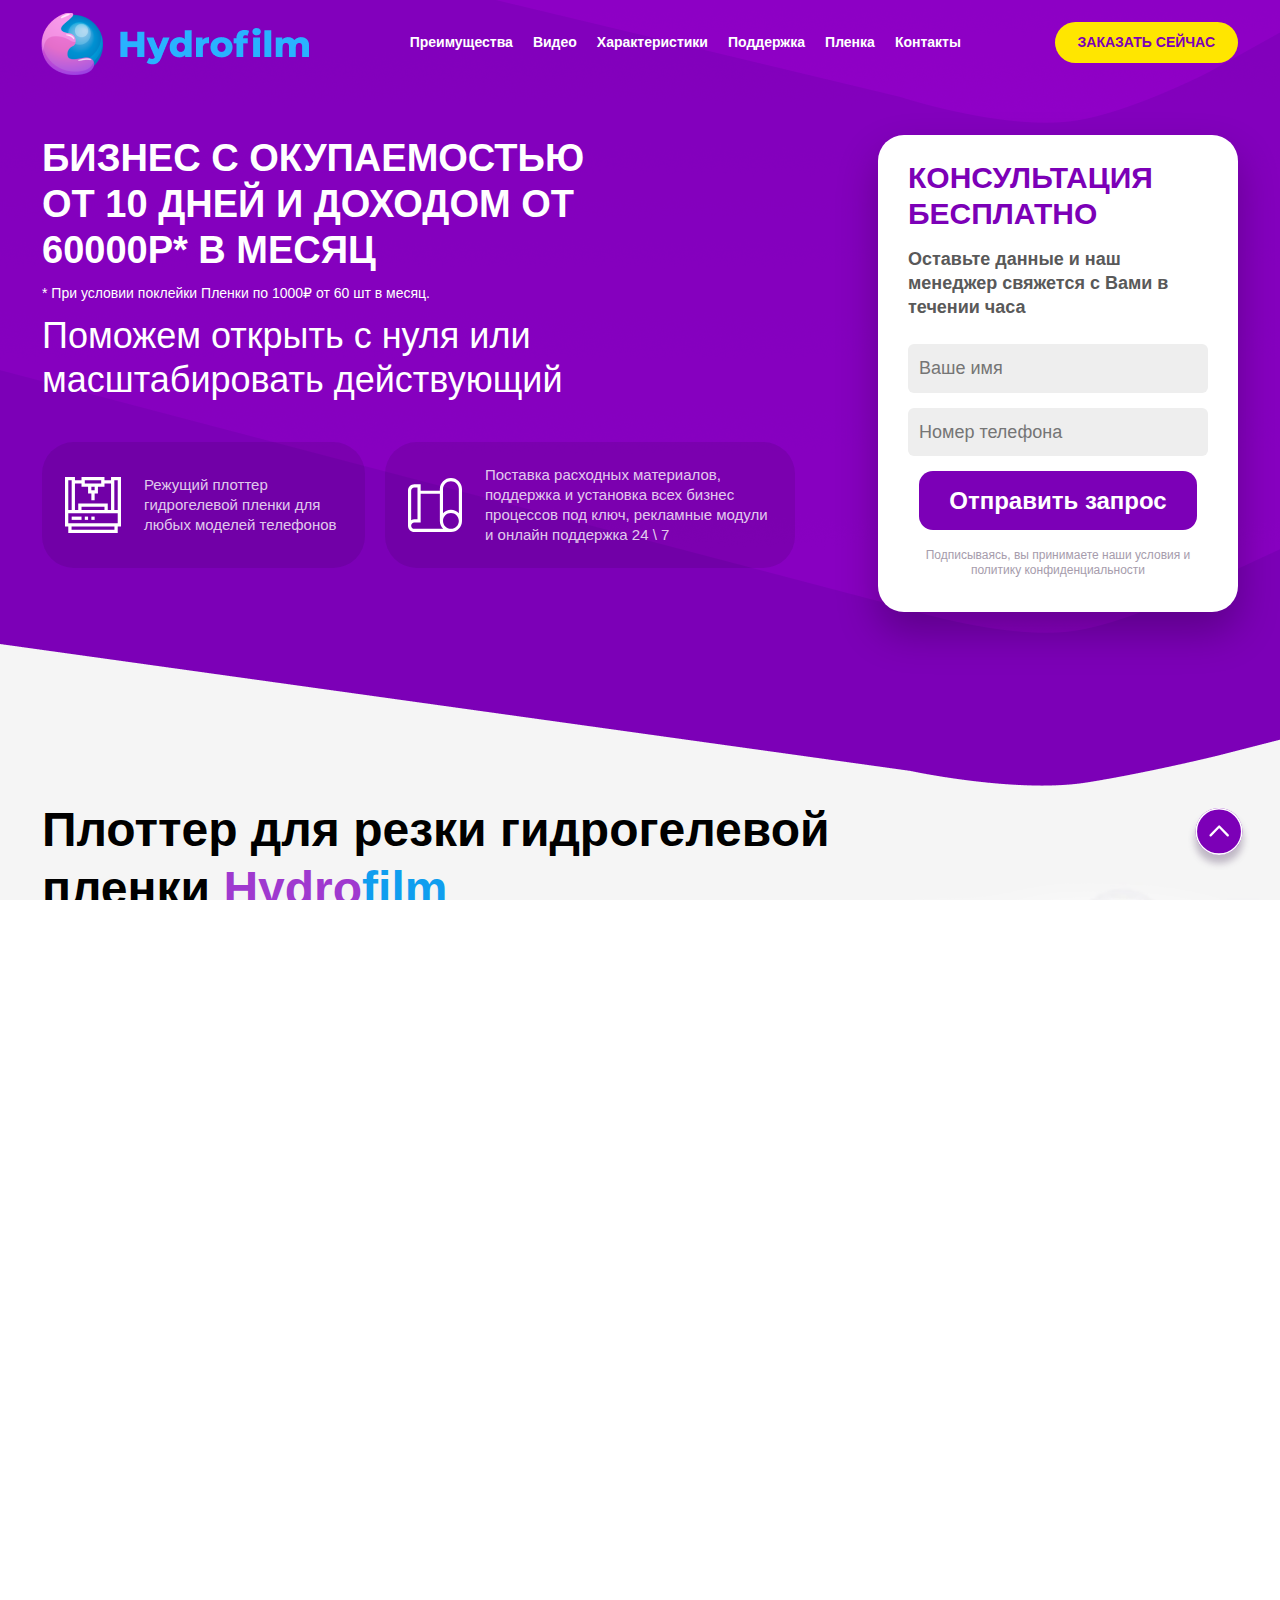
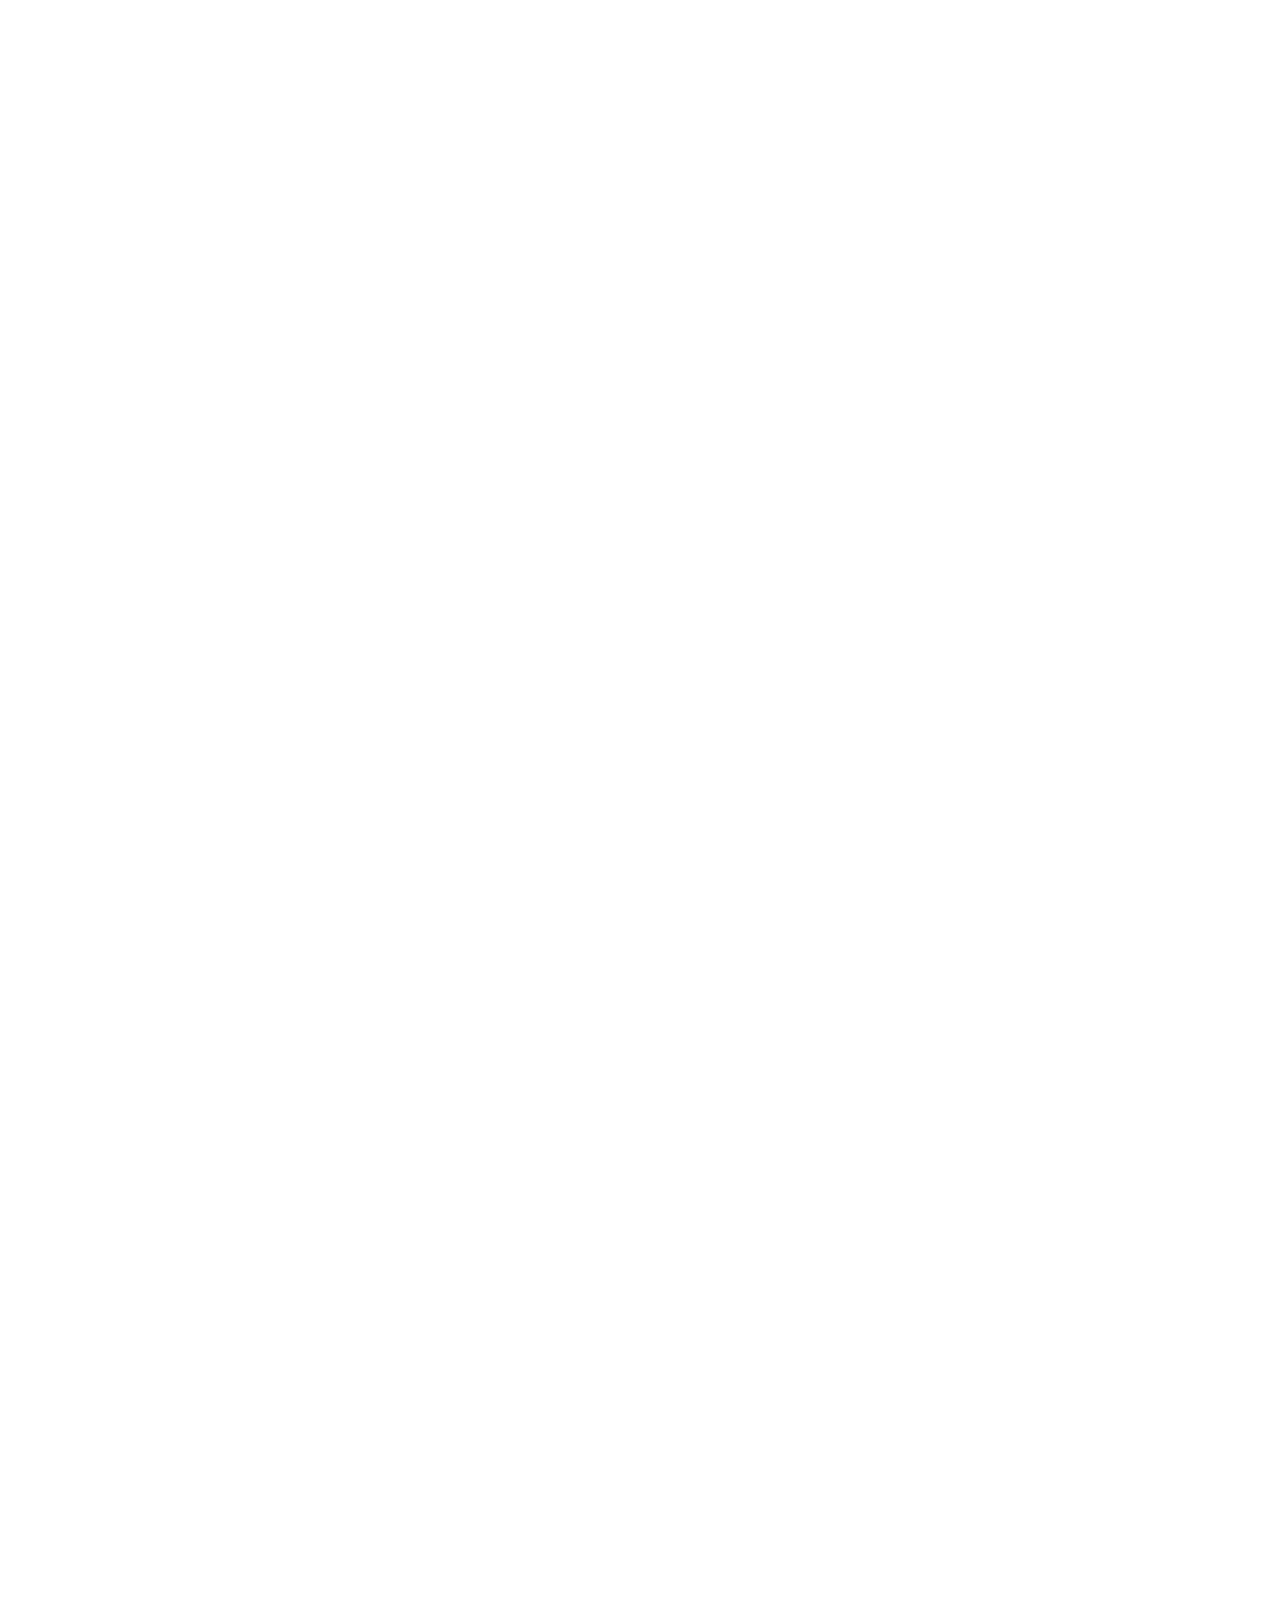
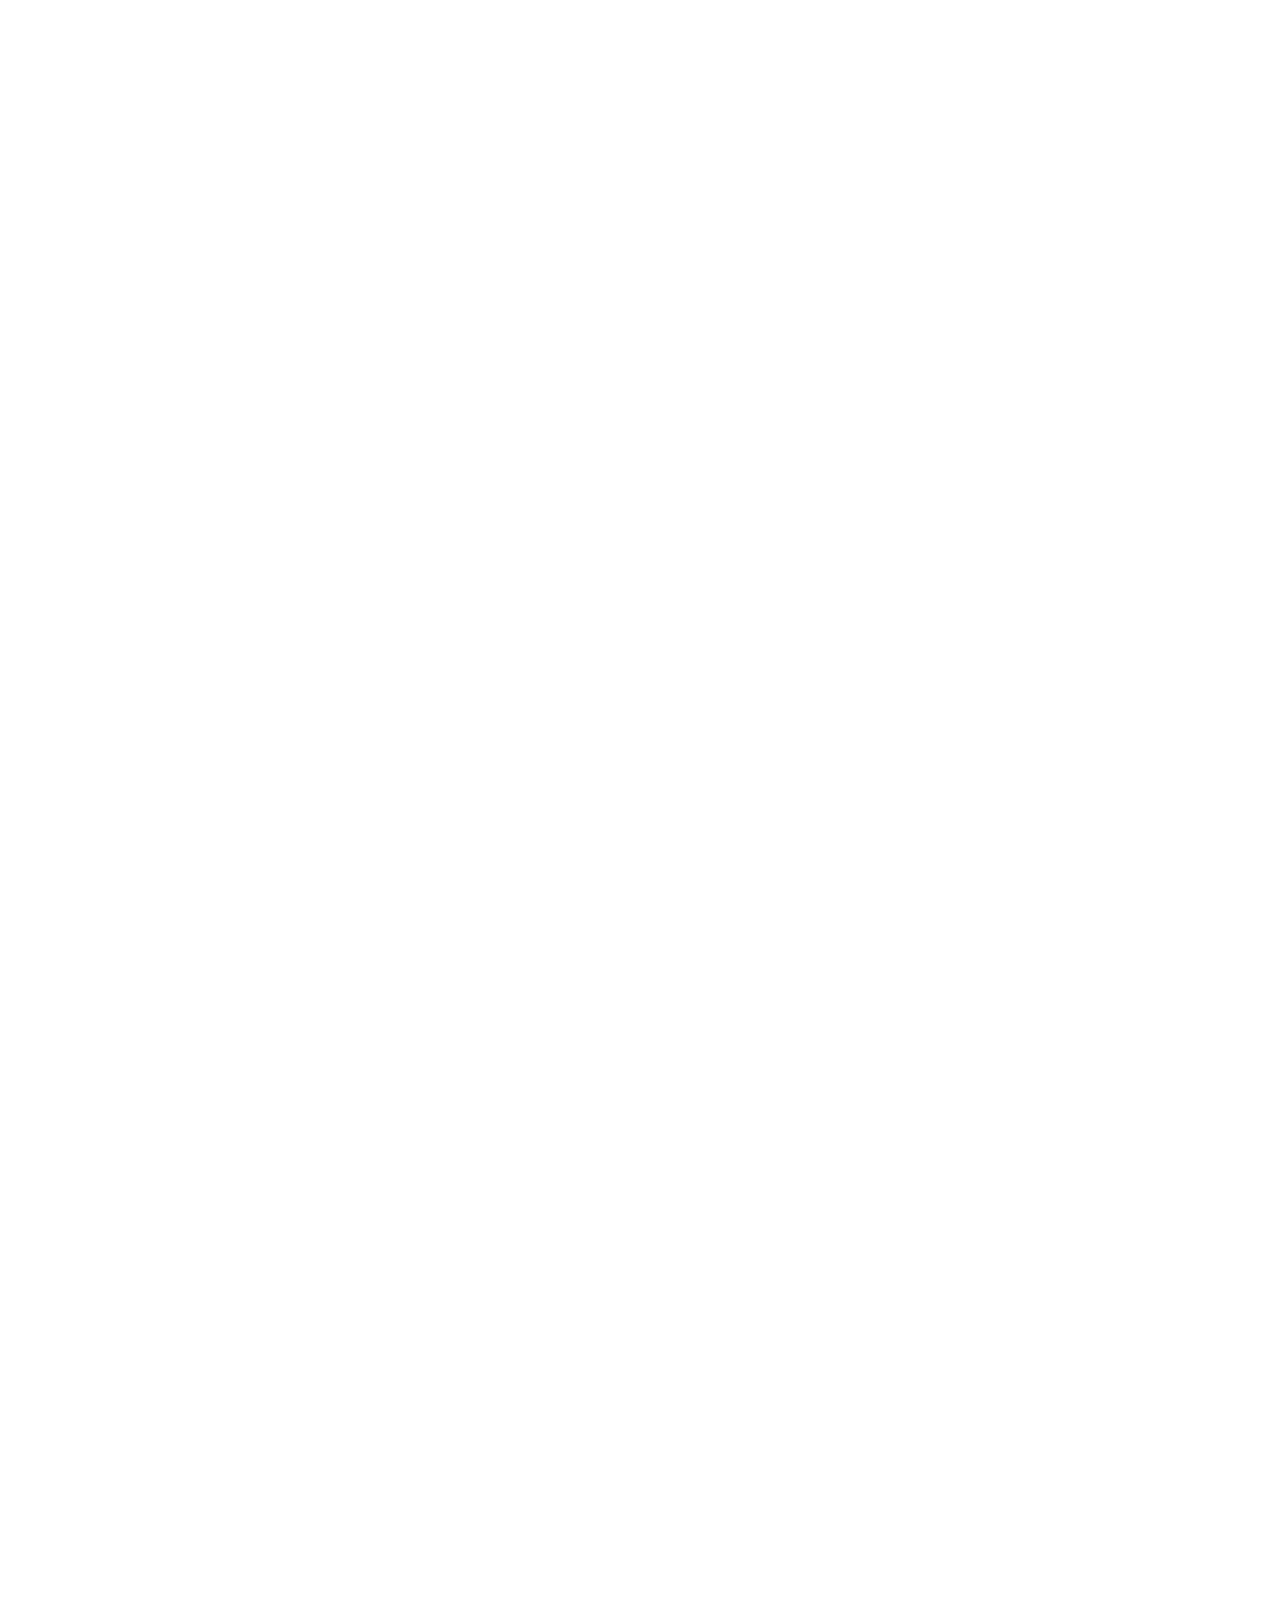
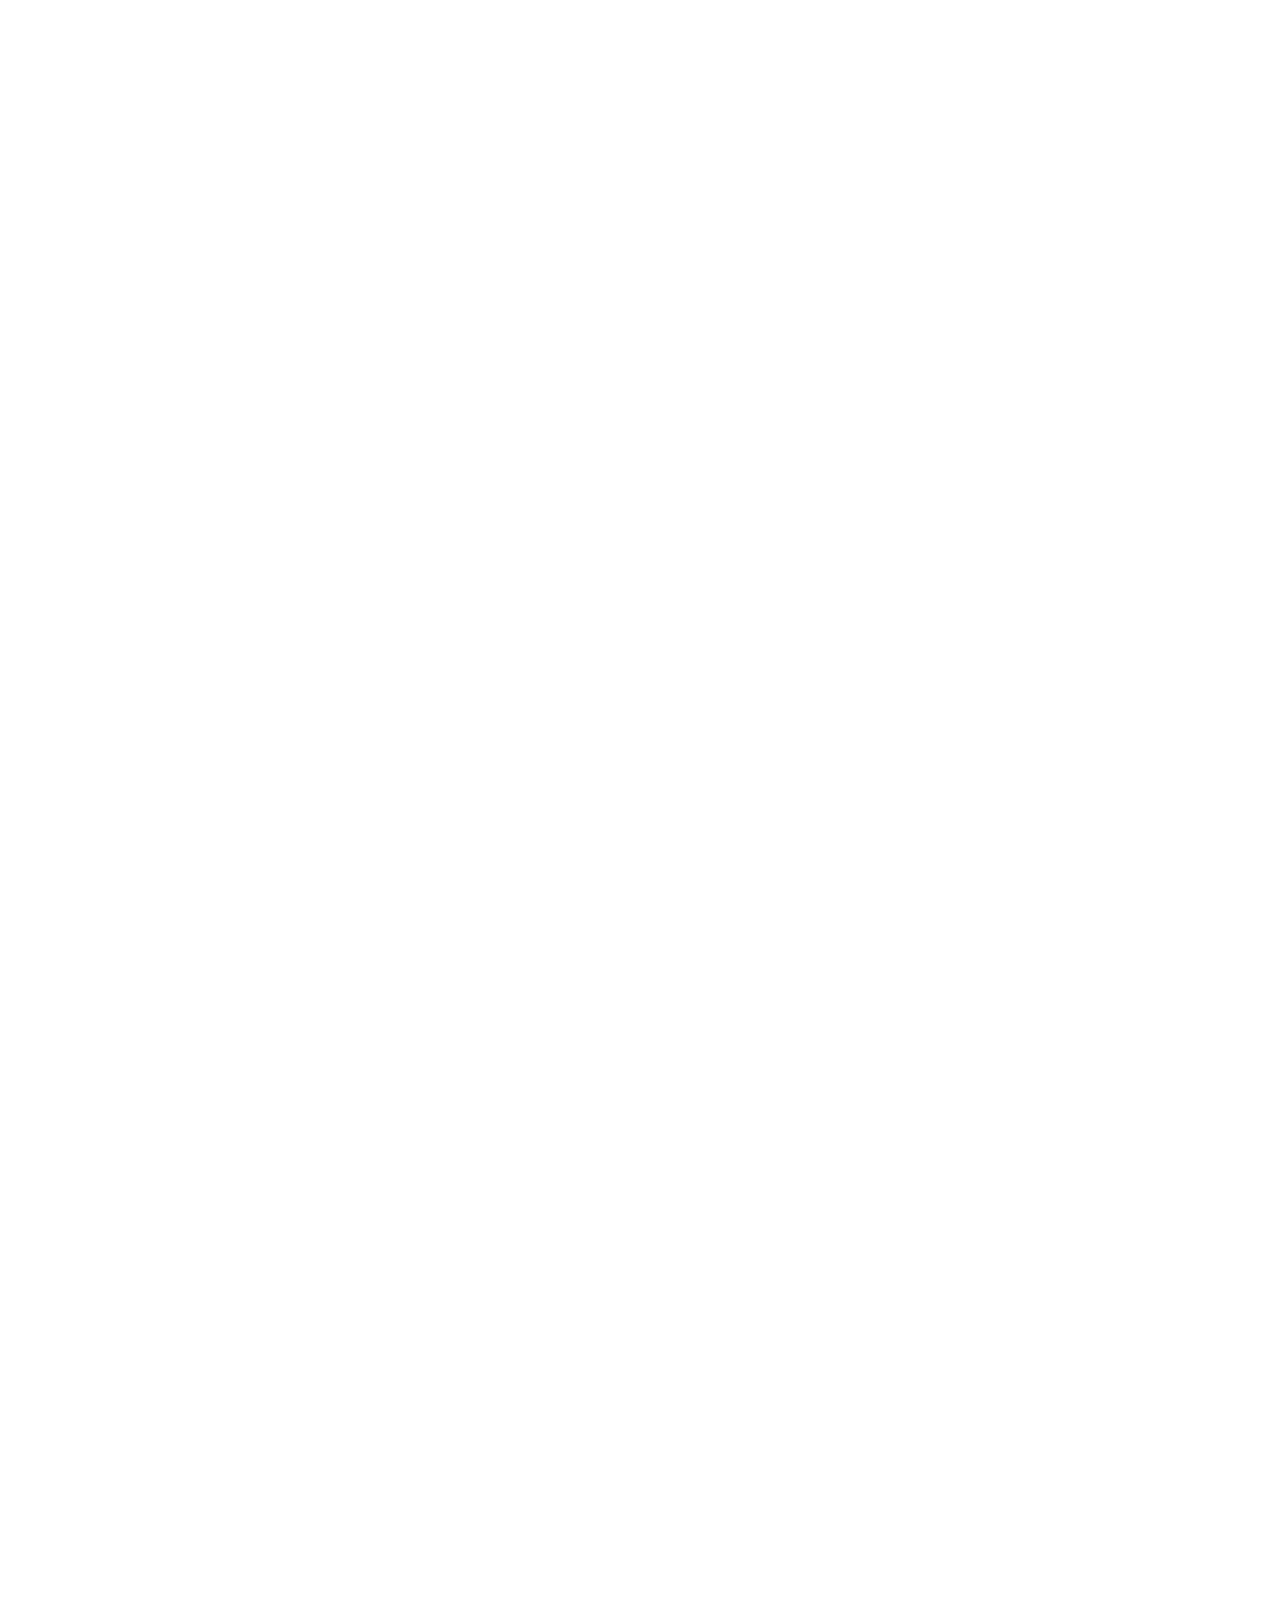
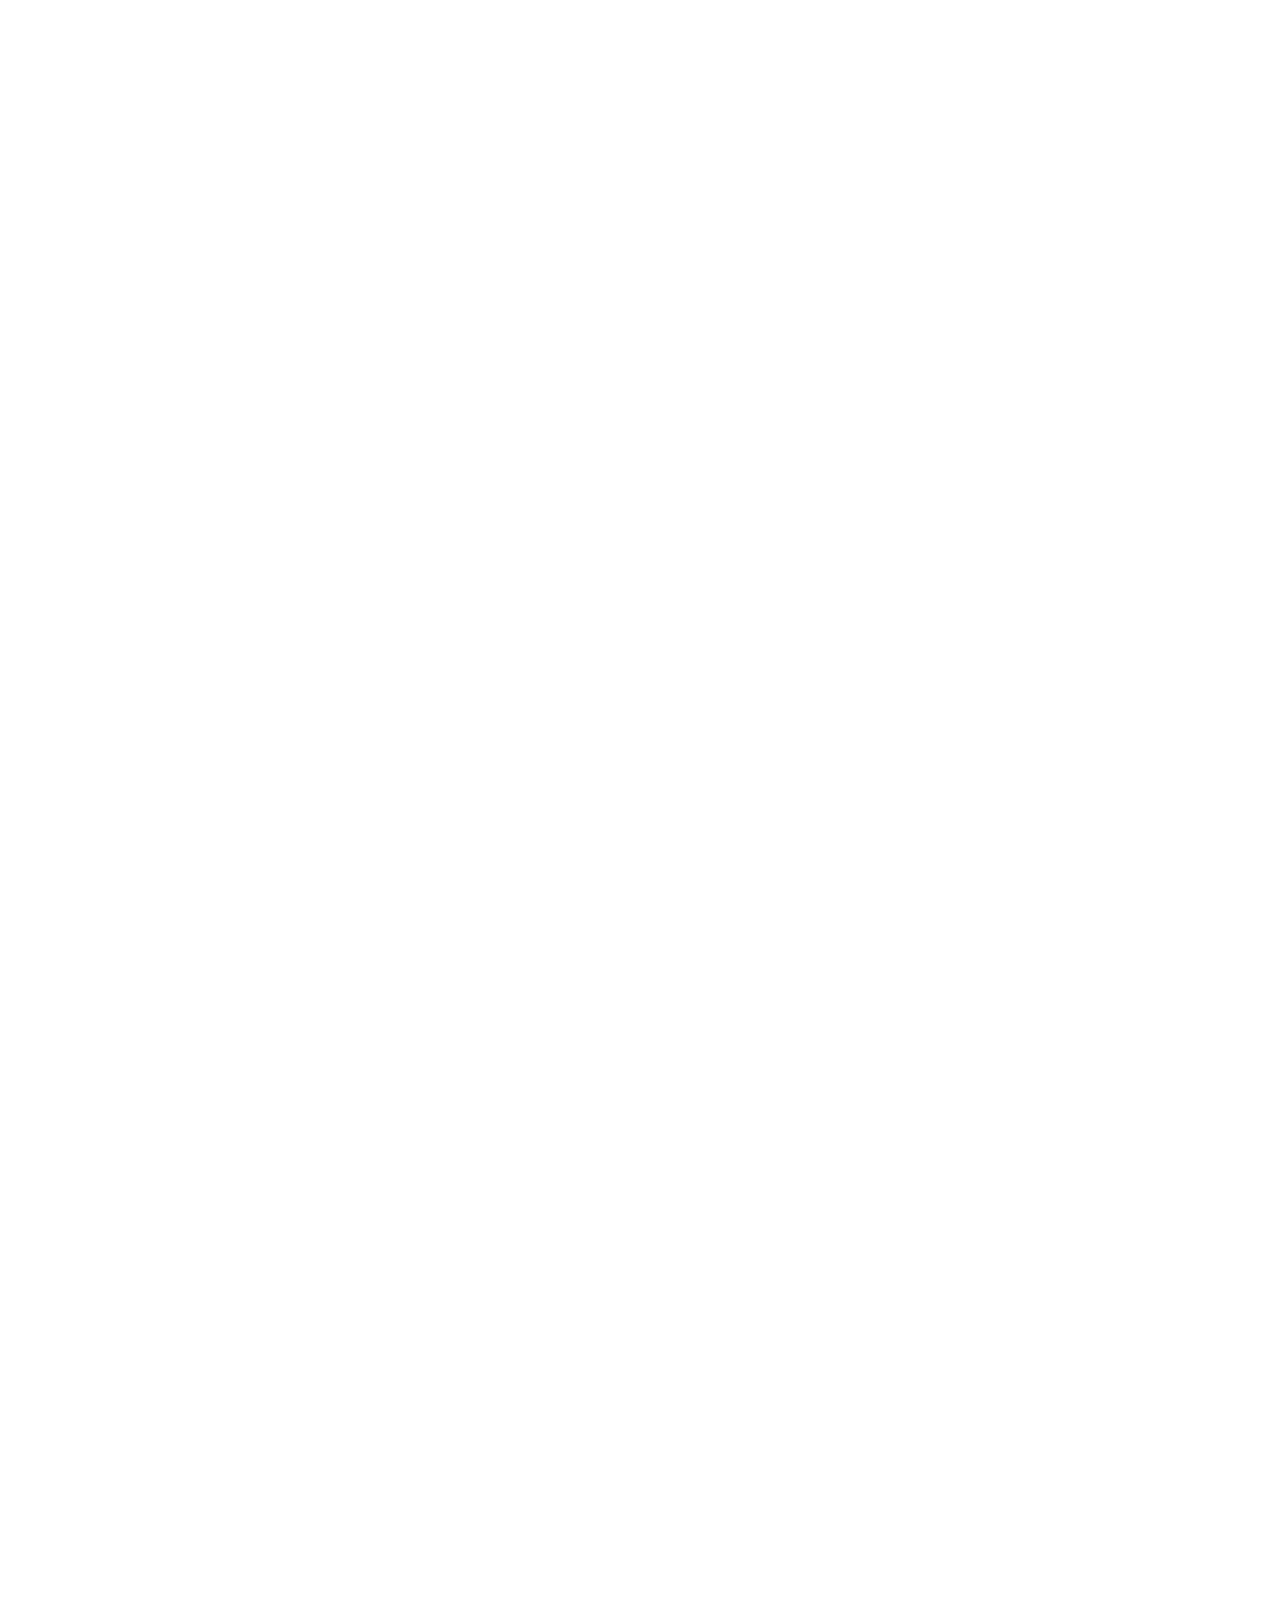
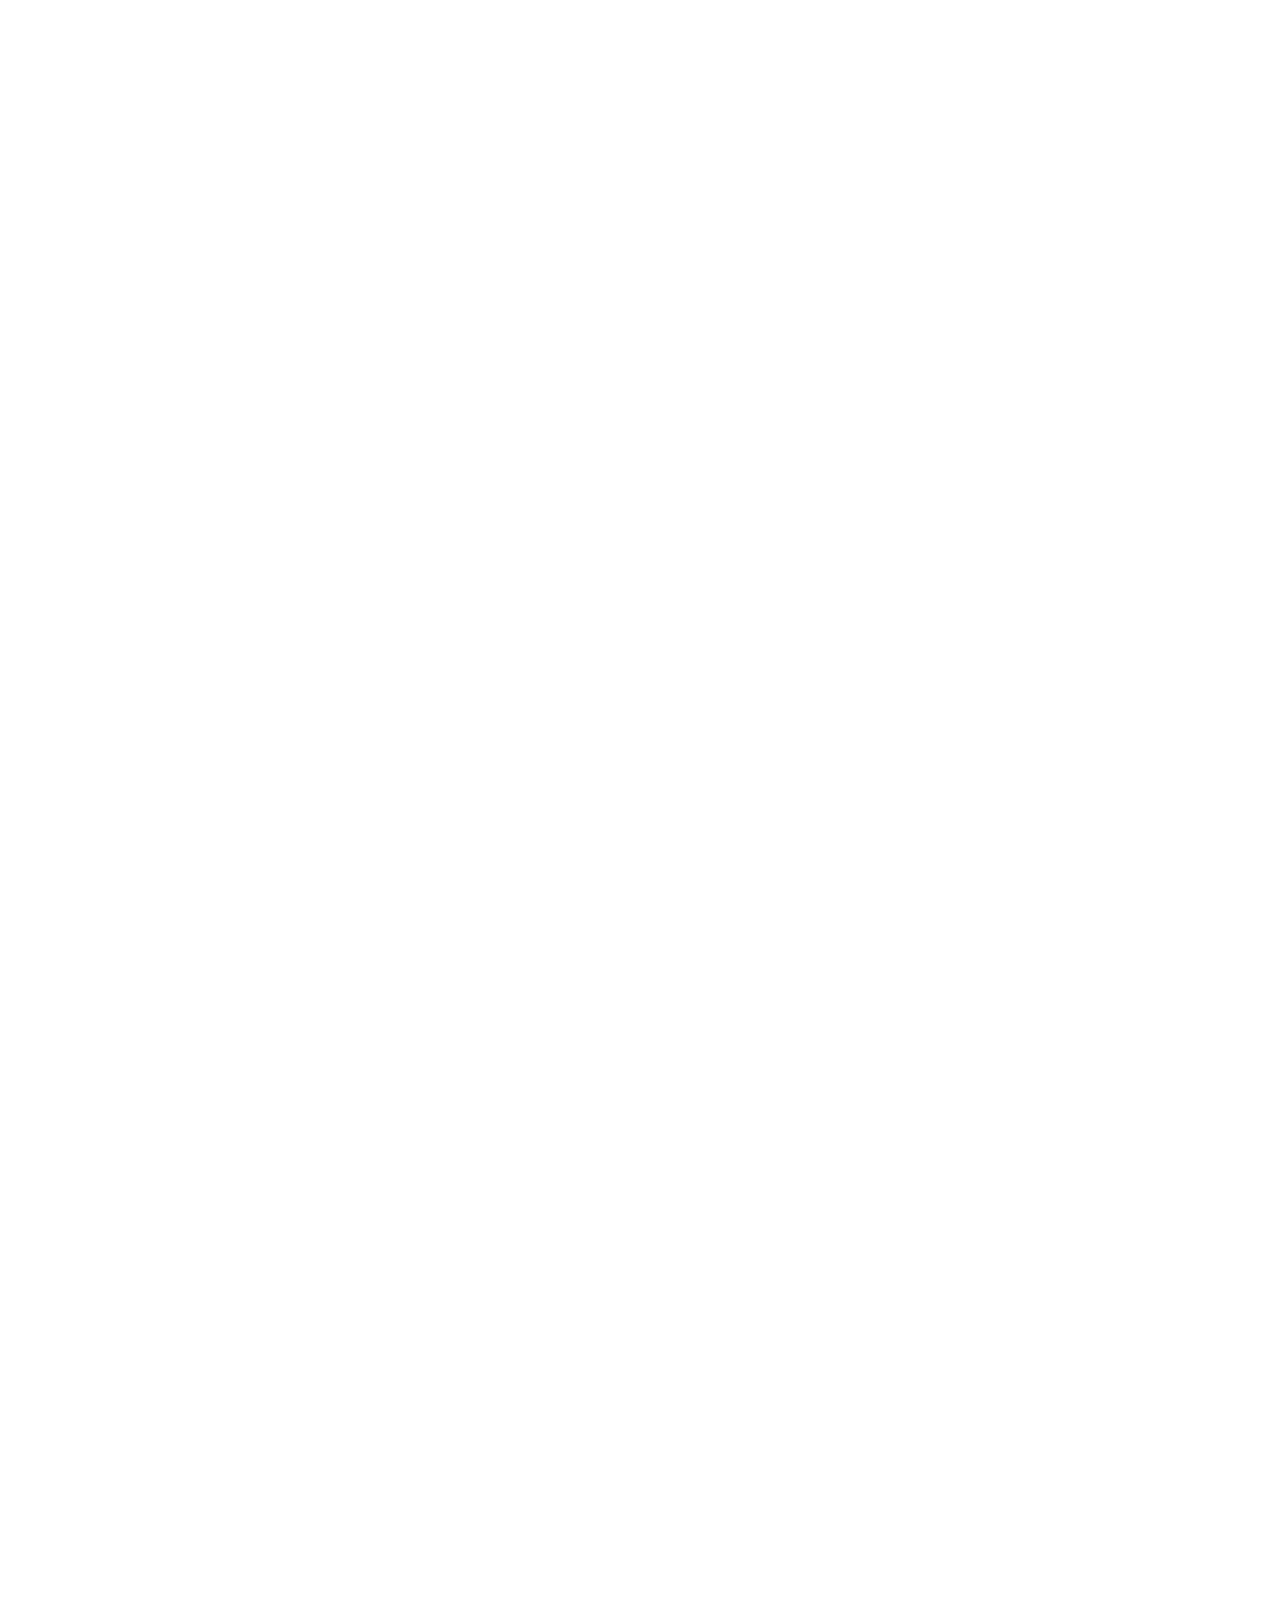
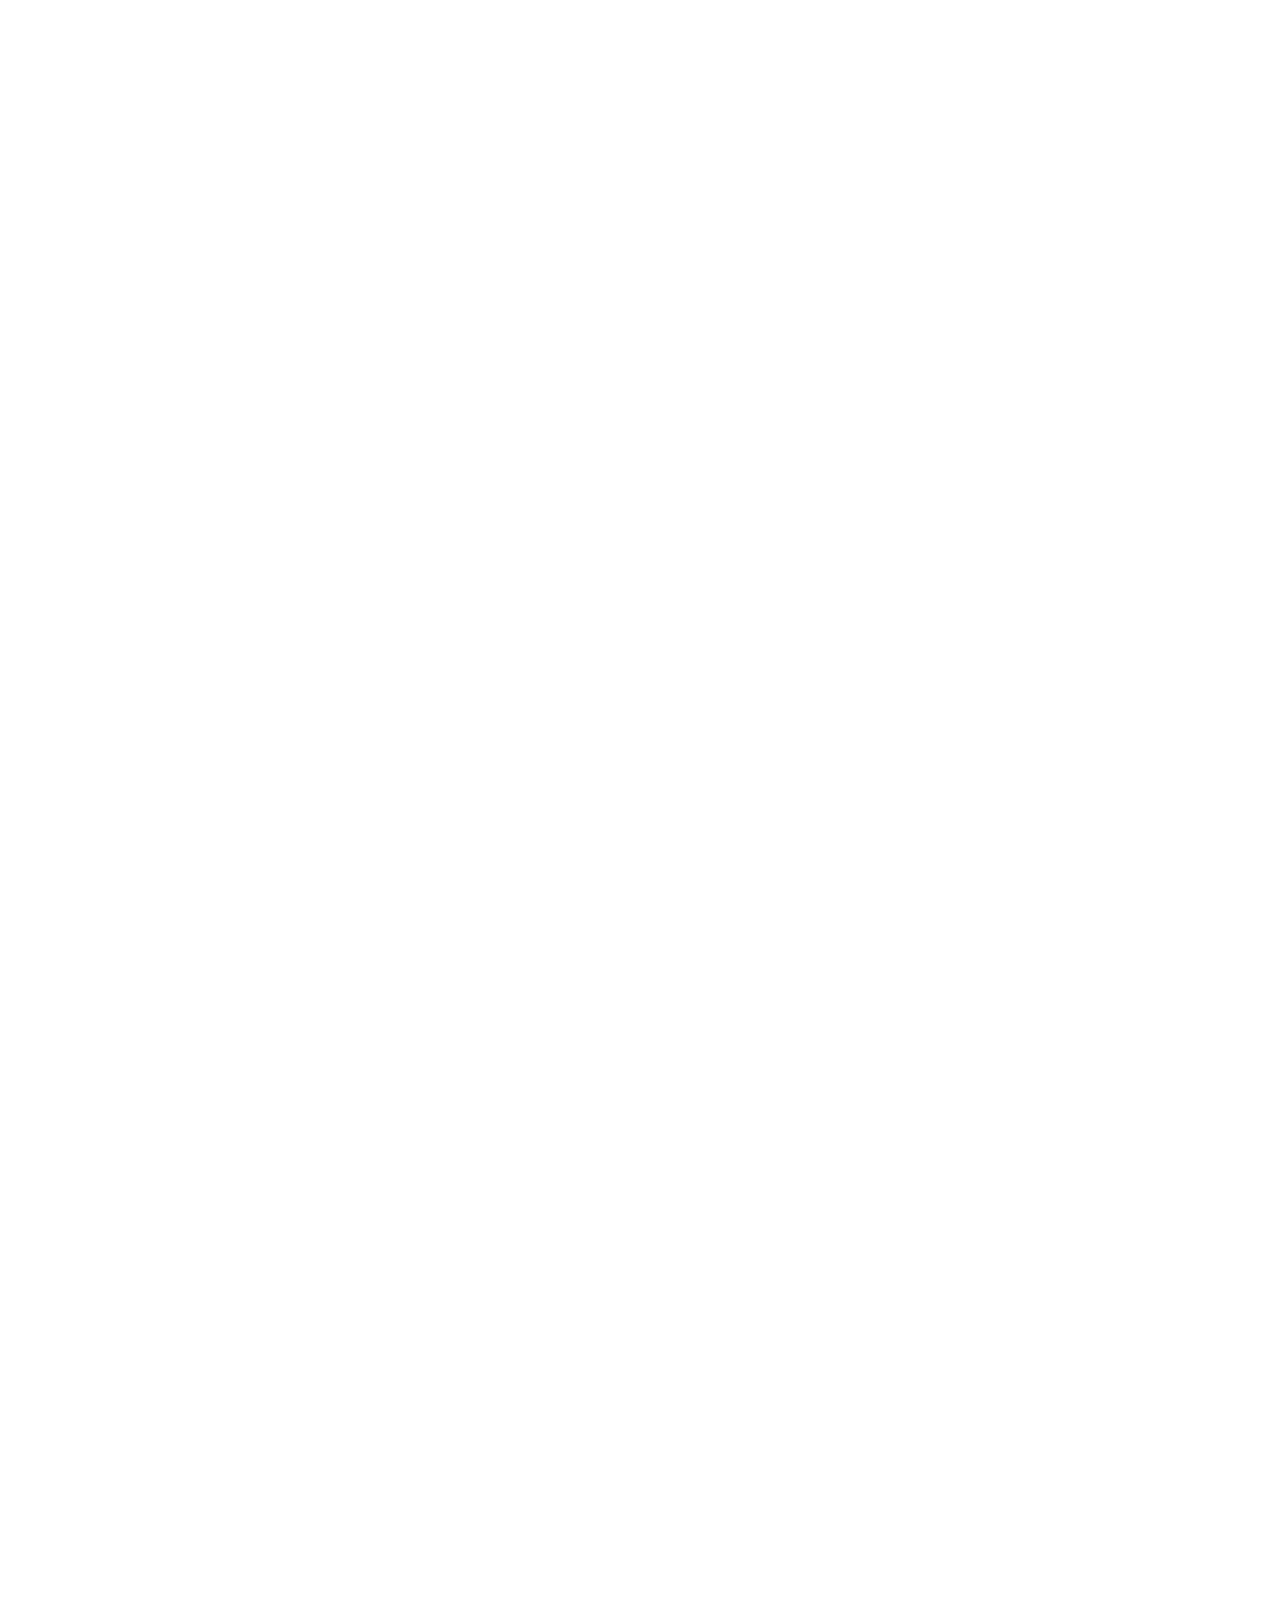
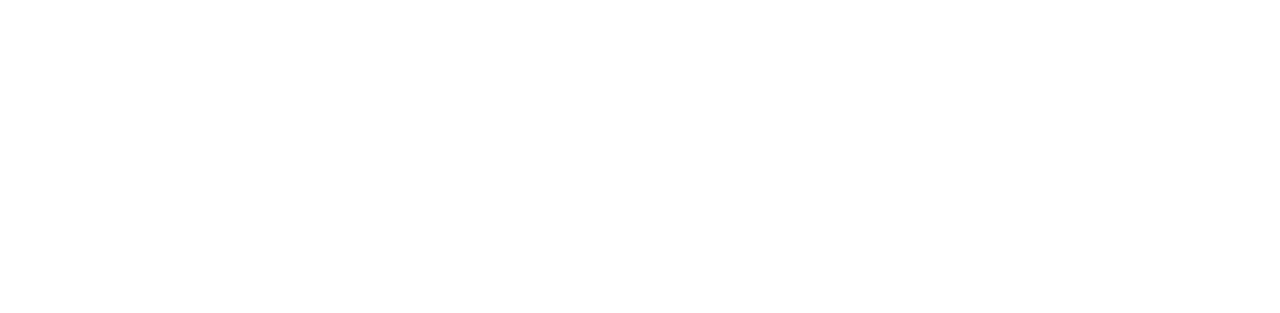
==== commit 163269b4: "finish" ====
--- a/index.html
+++ b/index.html
@@ -6,8 +6,9 @@
     <meta name="viewport" content="width=device-width, initial-scale=1.0" />
     <title>Hidrofilm</title>
     <link rel="preconnect" href="https://fonts.gstatic.com" />
-
+    <link rel="stylesheet" href="./css/slick.css" />
     <link rel="stylesheet" href="./css/fonts.css" />
+
     <link rel="stylesheet" href="./css/jquery.fancybox.css" />
     <link rel="stylesheet" href="./css/normalize.css" />
     <link rel="stylesheet" href="./css/style.css" />
@@ -89,29 +90,37 @@
                 </div>
               </div>
             </div>
-
-            <form class="header__form">
-              <div class="header__form-title">Консультация бесплатно</div>
-              <div class="header__form-text">
-                Оставьте данные и наш менеджер свяжется с Вами в течении часа
-              </div>
-              <input type="text" placeholder="Ваше имя " />
-              <input type="text" placeholder="Номер телефона " />
-              <button type="submit">Отправить запрос</button>
-              <div class="header__form-copy">
-                Подписываясь, вы принимаете наши условия и политика
-                конфиденциальности
-              </div>
-            </form>
+            <div class="form__wrap">
+              <form class="header__form">
+                <div class="header__form-title">Консультация бесплатно</div>
+                <div class="header__form-text">
+                  Оставьте данные и наш менеджер свяжется с Вами в течении часа
+                </div>
+                <input type="text" placeholder="Ваше имя " />
+                <input type="text" placeholder="Номер телефона " />
+                <a class="header__form-btn" href="#openModal"
+                  >Отправить запрос</a
+                >
+
+                <div class="header__form-copy">
+                  Подписываясь, вы принимаете наши условия и политику
+                  конфиденциальности
+                </div>
+              </form>
+            </div>
           </div>
         </div>
       </header>
-      <!-- HEADER-------------- -->
-      <section class="plotter">
-        <div
-          class="plotter-wrapper"
-          style="background: url('./images/plotter-img.webp') no-repeat right"
-        >
+      <!-- /HEADER-------------- -->
+
+      <section
+        class="plotter"
+        style="
+          background: url('./images/block-bg/block1.png') no-repeat bottom
+            center;
+        "
+      >
+        <div class="plotter-wrapper">
           <div class="container">
             <h2 class="plotter__title">
               Плоттер для резки гидрогелевой пленки
@@ -169,6 +178,70 @@
           </div>
         </div>
       </section>
+      <!-- /PLOTTER-------------- -->
+
+      <!-- PLOTTER-SLIDER-------------- -->
+      <section class="slider-block">
+        <div class="container">
+          <h2 class="plotter__title">
+            Плоттер для резки гидрогелевой пленки
+            <span class="hydro">Hydro</span><span>film</span>
+          </h2>
+          <p class="plotter__text">
+            Избавляет от неликвидных запасов защитных стекол и чехлов.
+            Незаменимое оборудование на рынке цифровой техники.
+          </p>
+          <div class="plotter__slider-img">
+            <img src="./images/plotter-img.webp" alt="" />
+          </div>
+          <div class="slider">
+            <div class="plotter__item">
+              <div class="plotter__item-title">
+                <p>Быстрый запуск и окупаемость</p>
+                <img src="./images/plotter-icon.svg" alt="" />
+              </div>
+              <div class="plotter__item-text">
+                На оборудование точки и запуск продаж достаточно 1 дня. Срок
+                окупаемости вложений от 2 недель.
+              </div>
+            </div>
+            <div class="plotter__item">
+              <div class="plotter__item-title">
+                <p>Высокая эффективность</p>
+                <img src="./images/plotter-icon2.svg" alt="" />
+              </div>
+              <div class="plotter__item-text">
+                Вы сможете удовлетворить 100% запросов клиентов без заморозки
+                оборотных средств, изготавливая нужную плёнку под заказ клиента.
+              </div>
+            </div>
+            <div class="plotter__item">
+              <div class="plotter__item-title">
+                <p>Минимальные вложения</p>
+                <img src="./images/plotter-icon3.svg" alt="" />
+              </div>
+              <div class="plotter__item-text">
+                Низкая стоимость плоттера при большом запасе прочности. Быстрая
+                оборачиваемость плёнок при минимальной цене.
+              </div>
+            </div>
+            <div class="plotter__item">
+              <div class="plotter__item-title">
+                <p>Подходит под множество локаций</p>
+                <img src="./images/plotter-icon4.svg" alt="" />
+              </div>
+              <div class="plotter__item-text">
+                Магазинов электроники, сервисных центров, магазинов аксессуаров,
+                точек островной торговли как дополнительная услуга или основной
+                вид деятельности.
+              </div>
+            </div>
+          </div>
+        </div>
+      </section>
+      <!-- /PLOTTER-SLIDER-------------- -->
+
+      <!-- TRANDS-------------- -->
       <section class="trands">
         <div class="container">
           <h2 class="trands__title">Тренды рынка и спрос</h2>
@@ -221,6 +294,64 @@
           </div>
         </div>
       </section>
+      <!-- /TRANDS-------------- -->
+
+      <!-- TRANDS-SLIDER-------------- -->
+      <section class="slider-trands">
+        <div class="container">
+          <h2 class="trands__title">Тренды рынка и спрос</h2>
+          <div class="slider">
+            <div class="trands__item">
+              <div class="trands__item-img">
+                <img src="./images/trand1.webp" alt="" />
+              </div>
+              <div class="trands__item-text">
+                Продажи смартфонов в России в 2020 году достигли рекордных 570
+                млрд рублей - Всего было продано около 31 млн девайсов
+              </div>
+              <a
+                class="trands__item-link"
+                target="_blank"
+                href="https://tass.ru/ekonomika/10375261#:~:text=%D0%9F%D1%80%D0%BE%D0%B4%D0%B0%D0%B6%D0%B8%20%D1%81%D0%BC%D0%B0%D1%80%D1%82%D1%84%D0%BE%D0%BD%D0%BE%D0%B2%20%D0%B2%20%D0%A0%D0%BE%D1%81%D1%81%D0%B8%D0%B8%20%D0%B2%202020%20%D0%B3%D0%BE%D0%B4%D1%83%20%D0%B4%D0%BE%D1%81%D1%82%D0%B8%D0%B3%D0%BB%D0%B8%20%D1%80%D0%B5%D0%BA%D0%BE%D1%80%D0%B4%D0%BD%D1%8B%D1%85%20570%20%D0%BC%D0%BB%D1%80%D0%B4%20%D1%80%D1%83%D0%B1%D0%BB%D0%B5%D0%B9,-%D0%92%D1%81%D0%B5%D0%B3%D0%BE%20%D0%B1%D1%8B%D0%BB%D0%BE%20%D0%BF%D1%80%D0%BE%D0%B4%D0%B0%D0%BD%D0%BE&text=%D0%9C%D0%9E%D0%A1%D0%9A%D0%92%D0%90%2C%2029%20%D0%B4%D0%B5%D0%BA%D0%B0%D0%B1%D1%80%D1%8F.%20%2F%D0%A2%D0%90%D0%A1%D0%A1,%D1%8D%D1%82%D0%BE%D0%BC%20%D0%A2%D0%90%D0%A1%D0%A1%20%D1%81%D0%BE%D0%BE%D0%B1%D1%89%D0%B8%D0%BB%D0%B8%20%D0%B2%20%22%D0%9C"
+                >Читать источник</a
+              >
+            </div>
+            <div class="trands__item">
+              <div class="trands__item-img">
+                <img src="./images/trand2.png" alt="" />
+              </div>
+              <div class="trands__item-text">
+                Сегмент складных смартфонов будет активно расти в 2021 году.
+                Несмотря на то, что сегмент складных смартфонов относят ...
+              </div>
+              <a
+                class="trands__item-link"
+                target="_blank"
+                href="https://mobile-review.com/news/segment-skladnyx-smartfonov-budet-aktivno-rasti-v-2021-godu"
+                >Читать источник</a
+              >
+            </div>
+            <div class="trands__item">
+              <div class="trands__item-img">
+                <img src="./images/trand3.png" alt="" />
+              </div>
+              <div class="trands__item-text">
+                Рынок смартфонов в 2021 году вернётся к росту, но Huawei не
+                попадёт в шестёрку лидеров. Пандемия COVID-19 ...
+              </div>
+              <a
+                class="trands__item-link"
+                target="_blank"
+                href="https://3dnews.ru/1029343/rinok-smartfonov-v-2021-godu-vernyotsya-k-rostu-no-huawei-ne-popadyot-v-shestyorku-liderov"
+                >Читать источник</a
+              >
+            </div>
+          </div>
+        </div>
+      </section>
+      <!-- /TRANDS-SLIDER-------------- -->
+
+      <!-- VIDEO-------------- -->
       <section id="video" class="video">
         <div class="container">
           <h2 class="video__title">
@@ -243,14 +374,17 @@
           </div>
         </div>
       </section>
-      <section id="description" class="description">
-        <div
-          class="description-wrapper"
-          style="
-            background: url('./images/block-bg/description-bg.png') no-repeat
-              bottom right;
-          "
-        >
+      <!-- /VIDEO-------------- -->
+
+      <!-- DESCRIPTION-------------- -->
+      <section
+        id="description"
+        class="description"
+        style="
+          background: url('./images/block-bg/block4.png') no-repeat top center;
+        "
+      >
+        <div class="description-wrapper">
           <div class="container">
             <h2 class="description__title">
               Ключевые характеристики плоттера <span class="hydro">Hydro</span
@@ -382,6 +516,154 @@
           </div>
         </div>
       </section>
+      <!-- /DESCRIPTION-------------- -->
+
+      <!-- DESCRIPTION-SLIDER-------------- -->
+      <section
+        id="description"
+        class="description-slider"
+        style="
+          background: url('./images/block-bg/block4.png') no-repeat bottom right;
+        "
+      >
+        <div class="description-wrapper">
+          <div class="container">
+            <h2 class="description__title">
+              Ключевые характеристики плоттера <span class="hydro">Hydro</span
+              ><span>film</span>
+            </h2>
+            <div class="description__text">
+              У нашего плоттера самая большая на рынке, постоянно пополняемая
+              база шаблонов, более 8000. Шаблоны для новых моделей гаджетов
+              добавляются в базу еще до официального старта продаж девайса.
+              Шаблоны на редкие устаревшие модели добавляются по запросу клиента
+              в течение суток.
+            </div>
+            <div class="slider">
+              <div class="description__item">
+                <div class="description__item-wrap">
+                  <img
+                    class="description__item-icon"
+                    src="./images/icon-description/1.svg"
+                    alt=""
+                  />
+                </div>
+                <div class="description__item-info">
+                  Широкий спектр настроек и применения
+                </div>
+              </div>
+              <div class="description__item">
+                <div class="description__item-wrap">
+                  <img
+                    class="description__item-icon-img"
+                    src="./images/icon-description/2.svg"
+                    alt=""
+                  />
+                </div>
+                <div class="description__item-info">
+                  8000+ шаблонов (для различных устройств)
+                </div>
+              </div>
+              <div class="description__item">
+                <div class="description__item-wrap">
+                  <img
+                    class="description__item-icon-img"
+                    src="./images/icon-description/3.svg"
+                    alt=""
+                  />
+                </div>
+                <div class="description__item-info">
+                  Облачное хранилище обновляется по Wi-Fi
+                </div>
+              </div>
+              <div class="description__item">
+                <div class="description__item-wrap">
+                  <img
+                    class="description__item-icon"
+                    src="./images/icon-description/4.svg"
+                    alt=""
+                  />
+                </div>
+                <div class="description__item-info">Точность резки 0,1 мм</div>
+              </div>
+              <div class="description__item">
+                <div class="description__item-wrap">
+                  <img
+                    class="description__item-icon"
+                    src="./images/icon-description/5.svg"
+                    alt=""
+                  />
+                </div>
+                <div class="description__item-info">
+                  Скорость резки 300-600 мм/с
+                </div>
+              </div>
+              <div class="description__item">
+                <div class="description__item-wrap">
+                  <img
+                    class="description__item-icon"
+                    src="./images/icon-description/6.svg"
+                    alt=""
+                  />
+                </div>
+                <div class="description__item-info">
+                  Компактность 550 * 180 * 175 мм
+                </div>
+              </div>
+              <div class="description__item">
+                <div class="description__item-wrap">
+                  <img
+                    class="description__item-icon"
+                    src="./images/icon-description/7.svg"
+                    alt=""
+                  />
+                </div>
+                <div class="description__item-info">
+                  Простой интерфейс на русском языке
+                </div>
+              </div>
+              <div class="description__item">
+                <div class="description__item-wrap">
+                  <img
+                    class="description__item-icon"
+                    src="./images/icon-description/8.svg"
+                    alt=""
+                  />
+                </div>
+                <div class="description__item-info">Цветной тачскрин</div>
+              </div>
+              <div class="description__item">
+                <div class="description__item-wrap">
+                  <img
+                    class="description__item-icon"
+                    src="./images/icon-description/9.svg"
+                    alt=""
+                  />
+                </div>
+                <div class="description__item-info">
+                  Операционная система Android
+                </div>
+              </div>
+              <div class="description__item">
+                <div class="description__item-wrap">
+                  <img
+                    class="description__item-icon"
+                    src="./images/icon-description/10.svg"
+                    alt=""
+                  />
+                </div>
+                <div class="description__item-info">Ресурс ножа 500 резов</div>
+              </div>
+            </div>
+            <div class="description__slider-img">
+              <img src="./images/block-bg/description-bg.png" alt="" />
+            </div>
+          </div>
+        </div>
+      </section>
+      <!--/ DESCRIPTION-SLIDER-------------- -->
+
+      <!-- ADVANTAGES-------------- -->
       <section id="advantages" class="advantages">
         <div class="container">
           <h2 class="advantages__title">
@@ -401,7 +683,7 @@
                 корпус
               </div>
               <div class="line line-1">
-                <img src="./images/icon-advantages/line1.svg" alt="" />
+                <img src="/images/icon-advantages/line1.svg" alt="" />
               </div>
             </div>
             <div class="advantages__item">
@@ -435,6 +717,63 @@
               </div>
               <div class="line line-3">
                 <img src="./images/icon-advantages/line3.svg" alt="" />
+              </div>
+            </div>
+          </div>
+          <div class="advantages__bg">
+            <div class="advantages__bg-left">
+              <img src="./images/icon-advantages/img-left.webp" alt="" />
+            </div>
+            <div class="advantages__bg-right">
+              <img src="./images/icon-advantages/img-right.webp" alt="" />
+            </div>
+          </div>
+        </div>
+      </section>
+      <section id="advantages" class="advantages-slider">
+        <div class="container">
+          <h2 class="advantages__title">
+            Технологические преимущества и комплектация
+          </h2>
+          <div class="slider">
+            <div class="advantages__item">
+              <div class="advantages-wrap">
+                <img
+                  class="advantages__img"
+                  src="./images/icon-advantages/1.webp"
+                  alt=""
+                />
+              </div>
+              <div class="advantages__text">
+                Безопасный abs пластик, полированный алюминий, жесткий надежный
+                корпус
+              </div>
+            </div>
+            <div class="advantages__item">
+              <div class="advantages-wrap">
+                <img
+                  class="advantages__img"
+                  src="./images/icon-advantages/2.webp"
+                  alt=""
+                />
+              </div>
+
+              <div class="advantages__text">
+                Ножевая головка выполнена из прочного металла, имеет точную
+                шкалу регулировки высоты ножа
+              </div>
+            </div>
+            <div class="advantages__item">
+              <div class="advantages-wrap">
+                <img
+                  class="advantages__img"
+                  src="./images/icon-advantages/3.webp"
+                  alt=""
+                />
+              </div>
+              <div class="advantages__text">
+                Установка пленки осуществляется в автоматическом режиме
+                благодаря встроенному инфракрасному сенсору
               </div>
             </div>
           </div>
@@ -474,6 +813,9 @@
           </div>
         </div>
       </section>
+      <!-- /ADVANTAGES-------------- -->
+
+      <!-- INFOTOSTART-------------- -->
       <section id="infotostart" class="infotostart">
         <div class="container">
           <h2 class="infotostart__title">
@@ -547,13 +889,92 @@
           </div>
         </div>
       </section>
-      <section class="about-us">
-        <div
-          class="about-us__wrapper"
-          style="
-            background: url(./images/block-bg/block7-bg.webp) no-repeat right;
-          "
-        >
+      <!-- /INFOTOSTART-------------- -->
+
+      <!-- INFOTOSTART-SLIDER-------------- -->
+      <section id="infotostart" class="infotostart-slider">
+        <div class="container">
+          <h2 class="infotostart__title">
+            Поможем установить и наладить все процессы
+          </h2>
+          <div class="infotostart__text">Для старта потребуется</div>
+          <div class="slider">
+            <div class="infotostart__item">
+              <div class="infotostart__item-wrap">
+                <span>1</span>
+                <img
+                  class="infotostart__item-img"
+                  src="./images/icon-infotostart/1.svg"
+                  alt=""
+                />
+              </div>
+              <div class="infotostart__item-text">
+                Плоттер для резки пленок Hydrofilm
+              </div>
+            </div>
+            <div class="infotostart__item">
+              <div class="infotostart__item-wrap">
+                <span>2</span>
+                <img
+                  class="infotostart__item-img"
+                  src="./images/icon-infotostart/2.svg"
+                  alt=""
+                />
+              </div>
+              <div class="infotostart__item-text">
+                Прозрачная и цветная гидрогелевая пленка
+              </div>
+            </div>
+            <div class="infotostart__item">
+              <div class="infotostart__item-wrap">
+                <span>3</span>
+                <img
+                  class="infotostart__item-img"
+                  src="./images/icon-infotostart/3.svg"
+                  alt=""
+                />
+              </div>
+              <div class="infotostart__item-text">
+                Установить и настроить плоттер
+              </div>
+            </div>
+            <div class="infotostart__item">
+              <div class="infotostart__item-wrap">
+                <span>4</span>
+                <img
+                  class="infotostart__item-img"
+                  src="./images/icon-infotostart/4.svg"
+                  alt=""
+                />
+              </div>
+              <div class="infotostart__item-text">Обучить сотрудников</div>
+            </div>
+            <div class="infotostart__item">
+              <div class="infotostart__item-wrap">
+                <span>5</span>
+                <img
+                  class="infotostart__item-img"
+                  src="./images/icon-infotostart/5.svg"
+                  alt=""
+                />
+              </div>
+              <div class="infotostart__item-text">
+                Распечатать и разместить рекламные материалы
+              </div>
+            </div>
+          </div>
+        </div>
+      </section>
+      <!-- /INFOTOSTART-SLIDER-------------- -->
+
+      <!-- ABOUT-US-------------- -->
+      <section
+        class="about-us"
+        style="
+          background: url(./images/block-bg/block7.png) no-repeat top center;
+        "
+      >
+        <div class="about-us__wrapper">
           <div class="container">
             <h2 class="about-us__title">
               <span class="hydro">Hydro</span><span>film</span> - это
@@ -624,6 +1045,89 @@
           </div>
         </div>
       </section>
+      <!-- /ABOUT-US-------------- -->
+
+      <!-- ABOUT-US-SLIDER-------------- -->
+      <section
+        class="about-us-slider"
+        style="
+          background: url(./images/block-bg/block7.png) no-repeat top center;
+        "
+      >
+        <div class="about-us__wrapper">
+          <div class="container">
+            <h2 class="about-us__title">
+              <span class="hydro">Hydro</span><span>film</span> - это
+              профессиональная команда и радушный сервис
+            </h2>
+            <div class="slider">
+              <div class="about-us__item">
+                <div class="about-us__item-wrap">
+                  <div class="about-us__item-title">Менторство</div>
+                  <div class="about-us__item-text">
+                    Мы сопровождаем вас на всех этапах запуска и ведения
+                    бизнеса.
+                  </div>
+                </div>
+              </div>
+              <div class="about-us__item">
+                <div class="about-us__item-wrap">
+                  <div class="about-us__item-title">
+                    Маркетинг и продвижение
+                  </div>
+                  <div class="about-us__item-text">
+                    Окажем помощь в стимулировании продаж. Предоставим рекламные
+                    материалы, скрипты продаж и советы от действующих клиентов.
+                  </div>
+                </div>
+              </div>
+              <div class="about-us__item">
+                <div class="about-us__item-wrap">
+                  <div class="about-us__item-title">Поддержка 24 \ 7</div>
+                  <div class="about-us__item-text">
+                    Круглосуточная информационная и техническая поддержка.
+                  </div>
+                </div>
+              </div>
+              <div class="about-us__item">
+                <div class="about-us__item-wrap">
+                  <div class="about-us__item-title">Экономия на материалах</div>
+                  <div class="about-us__item-text">
+                    Предоставляем пленки премиум качества по минимальной цене.
+                  </div>
+                </div>
+              </div>
+              <div class="about-us__item">
+                <div class="about-us__item-wrap">
+                  <div class="about-us__item-title">Pre-sale</div>
+                  <div class="about-us__item-text">
+                    Мы уже выбрали для вас оптимальный по соотношению цены,
+                    качества и функциональности плоттер. Мы сформируем
+                    оптимальный стартовый пакет оборудования и расходных
+                    материалов, исходя из особенностей и географического
+                    расположения вашего бизнеса. Подберем наиболее удобный и
+                    выгодный для вас способ оплаты и доставки.
+                  </div>
+                </div>
+              </div>
+              <div class="about-us__item">
+                <div class="about-us__item-wrap">
+                  <div class="about-us__item-title">Обучение</div>
+                  <div class="about-us__item-text">
+                    Проведем обучение по установке и наладке плоттера по факту
+                    получения оборудования. Предоставим обучающие видеоматериалы
+                    по технологии поклейки пленки и 5 бесплатных пленок для
+                    обучения сотрудников.
+                  </div>
+                </div>
+              </div>
+            </div>
+          </div>
+        </div>
+      </section>
+      <!-- /ABOUT-US-SLIDER-------------- -->
+
+      <!-- PRODUCT-------------- -->
       <section id="product" class="product">
         <div class="container">
           <h2 class="product__title">Гидрогелевая пленка</h2>
@@ -647,6 +1151,9 @@
           </div>
         </div>
       </section>
+      <!-- /PRODUCT-------------- -->
+
+      <!-- ASSORTMENT-------------- -->
       <section class="assortment">
         <div class="container">
           <h2 class="assortment__title">Ассортимент по назначению пленок</h2>
@@ -696,6 +1203,61 @@
           </div>
         </div>
       </section>
+      <!-- /ASSORTMENT-------------- -->
+
+      <!-- ASSORTMENT-SLIDER-------------- -->
+      <section class="assortment-slider">
+        <div class="container">
+          <h2 class="assortment__title">Ассортимент по назначению пленок</h2>
+          <div class="assortment__inner">
+            <div class="slider">
+              <div class="assortment__item">
+                <div class="assortment__item-img">
+                  <img src="./images/assortment/1.webp" alt="" />
+                </div>
+                <div class="assortment__item-title">Матовая</div>
+                <div class="assortment__item-text">
+                  Матовое покрытие имеет слой лака с эффектом
+                  самовосстановления. Не искажает цветопередачу.
+                </div>
+              </div>
+              <div class="assortment__item">
+                <div class="assortment__item-img">
+                  <img src="./images/assortment/2.webp" alt="" />
+                </div>
+                <div class="assortment__item-title">Hd-Глянцевая</div>
+                <div class="assortment__item-text">
+                  Кристально прозрачная. Имеет слой лака с эффектом
+                  самовосстановления. Отличное скольжение.
+                </div>
+              </div>
+              <div class="assortment__item">
+                <div class="assortment__item-img">
+                  <img src="./images/assortment/3.webp" alt="" />
+                </div>
+                <div class="assortment__item-title">Antispy</div>
+                <div class="assortment__item-text">
+                  Экран смартфона виден только под прямым углом, ни один
+                  посторонний не сможет увидеть ничего, кроме черного экрана
+                </div>
+              </div>
+              <div class="assortment__item">
+                <div class="assortment__item-img">
+                  <img src="./images/assortment/4.webp" alt="" />
+                </div>
+                <div class="assortment__item-title">Blueray-Антибликовая</div>
+                <div class="assortment__item-text">
+                  Кристально прозрачная с приятным фиолетовым отливом. Не
+                  бликует на солнце.
+                </div>
+              </div>
+            </div>
+          </div>
+        </div>
+      </section>
+      <!-- ASSORTMENT-SLIDER-------------- -->
+
+      <!-- ASSORTMENT-ALL-------------- -->
       <section class="assortment-all">
         <div class="container">
           <h2 class="assortment-all__title">
@@ -766,6 +1328,79 @@
           </div>
         </div>
       </section>
+      <section class="assortment-all-slider">
+        <div class="container">
+          <h2 class="assortment-all__title">
+            Ассотримент пленок по индивидуальному дизайну
+          </h2>
+          <div class="slider">
+            <div class="assortment-all__wrap">
+              <div class="assortment-all__item">
+                <img
+                  class="assortment-all__item-img"
+                  src="./images/assortment-all/1.webp"
+                  alt=""
+                />
+              </div>
+              <div class="assortment-all__item-info">Известные Бренды</div>
+            </div>
+
+            <div class="assortment-all__wrap">
+              <div class="assortment-all__item">
+                <img
+                  class="assortment-all__item-img"
+                  src="./images/assortment-all/2.webp"
+                  alt=""
+                />
+              </div>
+              <div class="assortment-all__item-info">Фильмы и супер герои</div>
+            </div>
+            <div class="assortment-all__wrap">
+              <div class="assortment-all__item">
+                <img
+                  class="assortment-all__item-img"
+                  src="./images/assortment-all/3.webp"
+                  alt=""
+                />
+              </div>
+              <div class="assortment-all__item-info">Абстрактные узоры</div>
+            </div>
+            <div class="assortment-all__wrap">
+              <div class="assortment-all__item">
+                <img
+                  class="assortment-all__item-img"
+                  src="./images/assortment-all/4.webp"
+                  alt=""
+                />
+              </div>
+              <div class="assortment-all__item-info">Натуральная текстура</div>
+            </div>
+            <div class="assortment-all__wrap">
+              <div class="assortment-all__item">
+                <img
+                  class="assortment-all__item-img"
+                  src="./images/assortment-all/5.webp"
+                  alt=""
+                />
+              </div>
+              <div class="assortment-all__item-info">Рисованные</div>
+            </div>
+            <div class="assortment-all__wrap">
+              <div class="assortment-all__item">
+                <img
+                  class="assortment-all__item-img"
+                  src="./images/assortment-all/6.webp"
+                  alt=""
+                />
+              </div>
+              <div class="assortment-all__item-info">Однотонные</div>
+            </div>
+          </div>
+        </div>
+      </section>
+      <!-- /ASSORTMENT-ALL-------------- -->
+
+      <!-- CALLBACK-------------- -->
       <section class="callback callback--bottom">
         <div class="container">
           <div class="callback__wrap">
@@ -792,6 +1427,9 @@
           </div>
         </div>
       </section>
+      <!-- /CALLBACK-------------- -->
+
+      <!-- FOOTER-------------- -->
       <footer id="footer" class="footer">
         <div class="container">
           <div class="footer__title">Контактная информация и реквизиты</div>
@@ -803,14 +1441,16 @@
           </div>
         </div>
       </footer>
+      <!-- FOOTER-------------- -->
     </div>
     <script
       src="https://code.jquery.com/jquery-3.6.0.min.js"
       integrity="sha256-/xUj+3OJU5yExlq6GSYGSHk7tPXikynS7ogEvDej/m4="
       crossorigin="anonymous"
     ></script>
-
+    <script src="./js/slick.min.js"></script>
     <script src="./js/jquery.fancybox.min.js"></script>
+
     <script src="./js/main.js
     "></script>
   </body>
--- a/css/fonts.css
+++ b/css/fonts.css
@@ -19,40 +19,7 @@
     format("woff2");
   unicode-range: U+0400-045F, U+0490-0491, U+04B0-04B1, U+2116;
 }
-/* vietnamese */
-@font-face {
-  font-family: "Montserrat";
-  font-style: normal;
-  font-weight: 400;
-  font-display: swap;
-  src: url(https://fonts.gstatic.com/s/montserrat/v15/JTUSjIg1_i6t8kCHKm459WZhyyTh89ZNpQ.woff2)
-    format("woff2");
-  unicode-range: U+0102-0103, U+0110-0111, U+0128-0129, U+0168-0169, U+01A0-01A1,
-    U+01AF-01B0, U+1EA0-1EF9, U+20AB;
-}
-/* latin-ext */
-@font-face {
-  font-family: "Montserrat";
-  font-style: normal;
-  font-weight: 400;
-  font-display: swap;
-  src: url(https://fonts.gstatic.com/s/montserrat/v15/JTUSjIg1_i6t8kCHKm459WdhyyTh89ZNpQ.woff2)
-    format("woff2");
-  unicode-range: U+0100-024F, U+0259, U+1E00-1EFF, U+2020, U+20A0-20AB,
-    U+20AD-20CF, U+2113, U+2C60-2C7F, U+A720-A7FF;
-}
-/* latin */
-@font-face {
-  font-family: "Montserrat";
-  font-style: normal;
-  font-weight: 400;
-  font-display: swap;
-  src: url(https://fonts.gstatic.com/s/montserrat/v15/JTUSjIg1_i6t8kCHKm459WlhyyTh89Y.woff2)
-    format("woff2");
-  unicode-range: U+0000-00FF, U+0131, U+0152-0153, U+02BB-02BC, U+02C6, U+02DA,
-    U+02DC, U+2000-206F, U+2074, U+20AC, U+2122, U+2191, U+2193, U+2212, U+2215,
-    U+FEFF, U+FFFD;
-}
+
 /* cyrillic-ext */
 @font-face {
   font-family: "Montserrat";
@@ -74,40 +41,7 @@
     format("woff2");
   unicode-range: U+0400-045F, U+0490-0491, U+04B0-04B1, U+2116;
 }
-/* vietnamese */
-@font-face {
-  font-family: "Montserrat";
-  font-style: normal;
-  font-weight: 500;
-  font-display: swap;
-  src: url(https://fonts.gstatic.com/s/montserrat/v15/JTURjIg1_i6t8kCHKm45_ZpC3gbD_vx3rCubqg.woff2)
-    format("woff2");
-  unicode-range: U+0102-0103, U+0110-0111, U+0128-0129, U+0168-0169, U+01A0-01A1,
-    U+01AF-01B0, U+1EA0-1EF9, U+20AB;
-}
-/* latin-ext */
-@font-face {
-  font-family: "Montserrat";
-  font-style: normal;
-  font-weight: 500;
-  font-display: swap;
-  src: url(https://fonts.gstatic.com/s/montserrat/v15/JTURjIg1_i6t8kCHKm45_ZpC3gfD_vx3rCubqg.woff2)
-    format("woff2");
-  unicode-range: U+0100-024F, U+0259, U+1E00-1EFF, U+2020, U+20A0-20AB,
-    U+20AD-20CF, U+2113, U+2C60-2C7F, U+A720-A7FF;
-}
-/* latin */
-@font-face {
-  font-family: "Montserrat";
-  font-style: normal;
-  font-weight: 500;
-  font-display: swap;
-  src: url(https://fonts.gstatic.com/s/montserrat/v15/JTURjIg1_i6t8kCHKm45_ZpC3gnD_vx3rCs.woff2)
-    format("woff2");
-  unicode-range: U+0000-00FF, U+0131, U+0152-0153, U+02BB-02BC, U+02C6, U+02DA,
-    U+02DC, U+2000-206F, U+2074, U+20AC, U+2122, U+2191, U+2193, U+2212, U+2215,
-    U+FEFF, U+FFFD;
-}
+
 /* cyrillic-ext */
 @font-face {
   font-family: "Montserrat";
@@ -129,40 +63,7 @@
     format("woff2");
   unicode-range: U+0400-045F, U+0490-0491, U+04B0-04B1, U+2116;
 }
-/* vietnamese */
-@font-face {
-  font-family: "Montserrat";
-  font-style: normal;
-  font-weight: 600;
-  font-display: swap;
-  src: url(https://fonts.gstatic.com/s/montserrat/v15/JTURjIg1_i6t8kCHKm45_bZF3gbD_vx3rCubqg.woff2)
-    format("woff2");
-  unicode-range: U+0102-0103, U+0110-0111, U+0128-0129, U+0168-0169, U+01A0-01A1,
-    U+01AF-01B0, U+1EA0-1EF9, U+20AB;
-}
-/* latin-ext */
-@font-face {
-  font-family: "Montserrat";
-  font-style: normal;
-  font-weight: 600;
-  font-display: swap;
-  src: url(https://fonts.gstatic.com/s/montserrat/v15/JTURjIg1_i6t8kCHKm45_bZF3gfD_vx3rCubqg.woff2)
-    format("woff2");
-  unicode-range: U+0100-024F, U+0259, U+1E00-1EFF, U+2020, U+20A0-20AB,
-    U+20AD-20CF, U+2113, U+2C60-2C7F, U+A720-A7FF;
-}
-/* latin */
-@font-face {
-  font-family: "Montserrat";
-  font-style: normal;
-  font-weight: 600;
-  font-display: swap;
-  src: url(https://fonts.gstatic.com/s/montserrat/v15/JTURjIg1_i6t8kCHKm45_bZF3gnD_vx3rCs.woff2)
-    format("woff2");
-  unicode-range: U+0000-00FF, U+0131, U+0152-0153, U+02BB-02BC, U+02C6, U+02DA,
-    U+02DC, U+2000-206F, U+2074, U+20AC, U+2122, U+2191, U+2193, U+2212, U+2215,
-    U+FEFF, U+FFFD;
-}
+
 /* cyrillic-ext */
 @font-face {
   font-family: "Montserrat";
@@ -184,40 +85,7 @@
     format("woff2");
   unicode-range: U+0400-045F, U+0490-0491, U+04B0-04B1, U+2116;
 }
-/* vietnamese */
-@font-face {
-  font-family: "Montserrat";
-  font-style: normal;
-  font-weight: 700;
-  font-display: swap;
-  src: url(https://fonts.gstatic.com/s/montserrat/v15/JTURjIg1_i6t8kCHKm45_dJE3gbD_vx3rCubqg.woff2)
-    format("woff2");
-  unicode-range: U+0102-0103, U+0110-0111, U+0128-0129, U+0168-0169, U+01A0-01A1,
-    U+01AF-01B0, U+1EA0-1EF9, U+20AB;
-}
-/* latin-ext */
-@font-face {
-  font-family: "Montserrat";
-  font-style: normal;
-  font-weight: 700;
-  font-display: swap;
-  src: url(https://fonts.gstatic.com/s/montserrat/v15/JTURjIg1_i6t8kCHKm45_dJE3gfD_vx3rCubqg.woff2)
-    format("woff2");
-  unicode-range: U+0100-024F, U+0259, U+1E00-1EFF, U+2020, U+20A0-20AB,
-    U+20AD-20CF, U+2113, U+2C60-2C7F, U+A720-A7FF;
-}
-/* latin */
-@font-face {
-  font-family: "Montserrat";
-  font-style: normal;
-  font-weight: 700;
-  font-display: swap;
-  src: url(https://fonts.gstatic.com/s/montserrat/v15/JTURjIg1_i6t8kCHKm45_dJE3gnD_vx3rCs.woff2)
-    format("woff2");
-  unicode-range: U+0000-00FF, U+0131, U+0152-0153, U+02BB-02BC, U+02C6, U+02DA,
-    U+02DC, U+2000-206F, U+2074, U+20AC, U+2122, U+2191, U+2193, U+2212, U+2215,
-    U+FEFF, U+FFFD;
-}
+
 /* cyrillic-ext */
 @font-face {
   font-family: "Montserrat";
@@ -239,37 +107,3 @@
     format("woff2");
   unicode-range: U+0400-045F, U+0490-0491, U+04B0-04B1, U+2116;
 }
-/* vietnamese */
-@font-face {
-  font-family: "Montserrat";
-  font-style: normal;
-  font-weight: 900;
-  font-display: swap;
-  src: url(https://fonts.gstatic.com/s/montserrat/v15/JTURjIg1_i6t8kCHKm45_epG3gbD_vx3rCubqg.woff2)
-    format("woff2");
-  unicode-range: U+0102-0103, U+0110-0111, U+0128-0129, U+0168-0169, U+01A0-01A1,
-    U+01AF-01B0, U+1EA0-1EF9, U+20AB;
-}
-/* latin-ext */
-@font-face {
-  font-family: "Montserrat";
-  font-style: normal;
-  font-weight: 900;
-  font-display: swap;
-  src: url(https://fonts.gstatic.com/s/montserrat/v15/JTURjIg1_i6t8kCHKm45_epG3gfD_vx3rCubqg.woff2)
-    format("woff2");
-  unicode-range: U+0100-024F, U+0259, U+1E00-1EFF, U+2020, U+20A0-20AB,
-    U+20AD-20CF, U+2113, U+2C60-2C7F, U+A720-A7FF;
-}
-/* latin */
-@font-face {
-  font-family: "Montserrat";
-  font-style: normal;
-  font-weight: 900;
-  font-display: swap;
-  src: url(https://fonts.gstatic.com/s/montserrat/v15/JTURjIg1_i6t8kCHKm45_epG3gnD_vx3rCs.woff2)
-    format("woff2");
-  unicode-range: U+0000-00FF, U+0131, U+0152-0153, U+02BB-02BC, U+02C6, U+02DA,
-    U+02DC, U+2000-206F, U+2074, U+20AC, U+2122, U+2191, U+2193, U+2212, U+2215,
-    U+FEFF, U+FFFD;
-}
--- a/css/style.css
+++ b/css/style.css
@@ -77,15 +77,161 @@
 /*Обнуление*/
 @media (max-width: 1190px) {
   .header__button {
-    display: none; } }
-
-@media (max-width: 990px) {
-  .header__logo-img {
-    width: 50px;
-    height: 50px; }
-  body .wrapper .header__logo span {
-    font-size: 28px;
-    line-height: 36px; } }
+    display: none; }
+  body .wrapper .header {
+    padding-bottom: 200px; }
+  body .wrapper .header__box {
+    -ms-flex-wrap: wrap;
+    flex-wrap: wrap; }
+  body .wrapper .header__info {
+    min-width: 100%; }
+  body .wrapper .header__info-title {
+    margin: 0 auto; }
+  .wrapper .header__info-comment,
+  .wrapper .header__info-text {
+    display: none; }
+  body .wrapper .header__form {
+    margin-left: 0; }
+  body .wrapper .form__wrap {
+    margin: 0 auto;
+    padding-top: 40px;
+    padding-bottom: 40px; }
+  body .wrapper .plotter {
+    background-position: top;
+    margin: -100px auto; }
+  body .wrapper .plotter__title {
+    margin-top: -25px; }
+  body .wrapper .plotter__text {
+    text-align: center; }
+  body .wrapper .plotter__inner {
+    -ms-flex-pack: distribute;
+    justify-content: space-around; }
+  body .wrapper .plotter__item {
+    width: 45%;
+    margin-right: 0;
+    margin-left: 0; }
+  body .wrapper .plotter__item-title {
+    padding: 20px 35px 10px; }
+  body .wrapper .plotter__item-text {
+    padding: 0px 30px 35px; }
+  body .wrapper .trands__inner {
+    -ms-flex-wrap: wrap;
+    flex-wrap: wrap;
+    -webkit-box-pack: center;
+    -ms-flex-pack: center;
+    justify-content: center; }
+  body .wrapper .trands__item {
+    margin: 20px; }
+  body .wrapper .trands__title {
+    text-align: center; }
+  body .wrapper .description-wrapper {
+    background: none; }
+  body .wrapper .description__inner {
+    padding-top: 50px;
+    width: 100%;
+    -webkit-box-pack: center;
+    -ms-flex-pack: center;
+    justify-content: center;
+    margin-right: 45px;
+    margin-left: 45px; }
+  body .wrapper .description__title,
+  body .wrapper .description__text,
+  body .wrapper .plotter__title,
+  body .wrapper .plotter__text {
+    text-align: center;
+    margin: 0 auto; }
+  body .wrapper .advantages .line {
+    display: none; }
+  body .wrapper .advantages__title {
+    text-align: center;
+    margin-top: -60px; }
+  body .wrapper .advantages__inner {
+    -ms-flex-wrap: wrap;
+    flex-wrap: wrap;
+    -webkit-box-pack: center;
+    -ms-flex-pack: center;
+    justify-content: center;
+    margin-top: 40px; }
+  body .wrapper .advantages__item {
+    margin: 25px; }
+  .wrapper .advantages__bg-left {
+    display: none; }
+  body .wrapper .advantages__bg-right {
+    margin: 0 auto; }
+  body .wrapper .assortment__wrap {
+    -ms-flex-wrap: wrap;
+    flex-wrap: wrap;
+    -webkit-box-pack: center;
+    -ms-flex-pack: center;
+    justify-content: center;
+    text-align: center; }
+  body .wrapper .assortment__item {
+    max-width: 50%;
+    padding: 10px; }
+  body .wrapper .assortment__item-img {
+    margin: 0 auto; }
+  body .wrapper .header__info-bottom {
+    display: -webkit-box;
+    display: -ms-flexbox;
+    display: flex;
+    -webkit-box-orient: vertical;
+    -webkit-box-direction: normal;
+    -ms-flex-direction: column;
+    flex-direction: column;
+    -webkit-box-pack: center;
+    -ms-flex-pack: center;
+    justify-content: center;
+    -webkit-box-align: center;
+    -ms-flex-align: center;
+    align-items: center; }
+  body .wrapper .header__info-bottom .item-right,
+  body .wrapper .header__info-bottom .item-left {
+    max-width: 600px;
+    margin-right: 0; } }
+
+@media (max-width: 1100px) {
+  body .wrapper .plotter-wrapper {
+    background-position: bottom right; }
+  body .wrapper .advantages__item {
+    width: 60%; }
+  body .wrapper .callback__form .callback__btn {
+    margin-top: 30px; }
+  body .wrapper .callback__form,
+  body .wrapper .callback__text,
+  body .wrapper .callback__title {
+    text-align: center; }
+  body .wrapper .infotostart__inner {
+    -ms-flex-wrap: wrap;
+    flex-wrap: wrap;
+    -webkit-box-pack: center;
+    -ms-flex-pack: center;
+    justify-content: center; }
+  body .wrapper .infotostart__item {
+    margin-bottom: 30px;
+    margin-right: 15px;
+    margin-left: 15px; }
+  body .wrapper .about-us__wrapper {
+    background: none; }
+  body .wrapper .about-us__title {
+    text-align: center;
+    margin: 0 auto; }
+  body .wrapper .about-us__inner {
+    -webkit-box-pack: center;
+    -ms-flex-pack: center;
+    justify-content: center; }
+  body .wrapper .about-us__item {
+    max-width: 45%;
+    margin-right: 16px;
+    margin-left: 16px; }
+    body .wrapper .about-us__item:nth-child(5) {
+      margin-top: -70px; }
+  body .wrapper .assortment-all__inner {
+    margin-top: 120px;
+    margin-right: 10px;
+    margin-left: 10px; }
+  body .wrapper .assortment-all__item {
+    width: 350px;
+    height: 350px; } }
 
 @media (max-width: 920px) {
   body .wrapper .header__menu-burger {
@@ -144,11 +290,520 @@
       text-align: center; }
     .header__menu-link a {
       display: inline-block;
-      padding-bottom: 40px;
+      margin-bottom: 40px;
       text-transform: uppercase;
       font-weight: 700;
       font-size: 18px;
       line-height: 22px; } }
+
+@media (max-width: 900px) {
+  body .wrapper .plotter__title,
+  body .wrapper .description__title,
+  body .wrapper .advantages__title {
+    font-size: 32px;
+    line-height: 44px; }
+  body .wrapper .plotter__text,
+  body .wrapper .description__text {
+    font-size: 15px;
+    line-height: 22px; }
+  body .wrapper .description__item {
+    width: 30%; }
+  body .wrapper .description__title {
+    padding-top: 50px;
+    width: 90%; }
+  body .wrapper .description__text {
+    width: 90%; }
+  body .wrapper .description__inner {
+    padding-top: 0; }
+  body .wrapper .advantages__text {
+    text-align: center; }
+  body .wrapper .advantages {
+    margin-top: -360px; }
+  body .wrapper .advantages__title {
+    max-width: 835px; }
+  body .wrapper .callback {
+    min-height: 603px;
+    margin-top: -100px; }
+  body .wrapper .callback__form {
+    -webkit-box-orient: vertical;
+    -webkit-box-direction: normal;
+    -ms-flex-direction: column;
+    flex-direction: column;
+    -webkit-box-pack: center;
+    -ms-flex-pack: center;
+    justify-content: center;
+    width: 50%;
+    margin: 40px auto; }
+  body .wrapper .callback__form input {
+    margin-bottom: 30px;
+    margin-right: 10px; }
+  body .wrapper .callback__form .callback__btn {
+    margin-top: 0; }
+  body .wrapper .about-us__item {
+    max-width: 45%;
+    margin-right: 10px;
+    margin-left: 10px; }
+    body .wrapper .about-us__item:nth-child(3) {
+      margin-top: -95px; }
+    body .wrapper .about-us__item:nth-child(5) {
+      margin-top: -120px; }
+  body .wrapper .about-us__item-title {
+    padding: 40px 50px 17px; }
+  body .wrapper .about-us__item-text {
+    padding: 0 50px 40px; }
+  body .wrapper .product__wrapper {
+    margin-top: -35px;
+    width: 710px; }
+  body .wrapper .product__item {
+    margin-bottom: 35px; }
+  body .wrapper .footer__title {
+    padding-top: 90px; } }
+
+@media (max-width: 767px) {
+  body .wrapper ul.slick-dots {
+    margin-top: 0; }
+  body .wrapper .header__box {
+    padding-top: 35px; }
+  body .wrapper .header {
+    padding-bottom: 100px; }
+  body .wrapper .header__info-bottom .item-left,
+  body .wrapper .header__info-bottom .item-right {
+    max-width: 600px;
+    width: 100%; }
+  body .wrapper .header__info-bottom .item-left {
+    margin-right: 0;
+    margin-top: 25px;
+    padding-bottom: 15px; }
+  body .wrapper .header__info-bottom .item-right {
+    margin-top: 20px; }
+  body .wrapper .form__wrap {
+    padding-top: 20px; }
+  body .header__info-top {
+    padding: 0 20px; }
+  body .wrapper .plotter__title {
+    margin-top: -50px; }
+  body .wrapper .plotter-wrapper {
+    background-size: 100% auto; }
+  body .wrapper .slider-trands {
+    margin-top: -315px; }
+  body .wrapper .trands__title {
+    padding-top: 0;
+    padding-bottom: 23px; }
+  body .wrapper .trands__item {
+    max-width: 100%; }
+  body .wrapper .video {
+    padding-bottom: 150px; }
+  body .wrapper .video {
+    background: url("../images/block-bg/video-m.png") no-repeat top center;
+    min-height: 455px;
+    text-align: center;
+    background-size: 100% auto; }
+  body .wrapper .video__title {
+    margin-top: -70px; }
+  body .wrapper .video__text {
+    display: none; }
+  body .wrapper .video__popup {
+    margin-top: 40px; }
+  body .wrapper .video__popup {
+    width: 500px;
+    border-radius: 18px; }
+  body .wrapper .description-slider,
+  body .wrapper .slider-trands,
+  body .wrapper .video__title,
+  body .wrapper .advantages-slider,
+  body .wrapper .slider-block,
+  body .wrapper .product__title,
+  body .wrapper .infotostart-slider,
+  body .wrapper .about-us-slider,
+  body .wrapper .assortment-slider,
+  body .wrapper .assortment-all-slider {
+    display: block; }
+  body .wrapper .description,
+  body .wrapper .trands,
+  body .wrapper .advantages,
+  body .wrapper .plotter,
+  body .wrapper .infotostart,
+  body .wrapper .about-us,
+  body .wrapper .assortment,
+  body .wrapper .assortment-all {
+    display: none; }
+  body .wrapper .description__text {
+    padding-bottom: 40px; }
+  body .wrapper .description__item {
+    margin: 0 auto;
+    width: 100%;
+    -webkit-box-pack: center;
+    -ms-flex-pack: center;
+    justify-content: center;
+    margin-bottom: 30px; }
+  body .wrapper .description__slider-img {
+    text-align: center;
+    padding-top: 20px; }
+    body .wrapper .description__slider-img img {
+      height: 650px; }
+  body .wrapper .advantages__item {
+    -webkit-box-orient: vertical;
+    -webkit-box-direction: normal;
+    -ms-flex-direction: column;
+    flex-direction: column; }
+  body .wrapper .advantages-wrap {
+    margin-bottom: 30px;
+    margin-top: 42px;
+    margin-left: 35px; }
+  body .wrapper .advantages__bg-right {
+    text-align: center;
+    margin: 0 auto; }
+    body .wrapper .advantages__bg-right img {
+      height: 350px; }
+  body .wrapper .callback {
+    min-height: 530px;
+    margin-top: 0; }
+  body .wrapper .callback__title {
+    margin-top: -35px; }
+  body .wrapper .callback__text {
+    margin-bottom: -10px; }
+  body .wrapper .callback__form input {
+    margin-bottom: 20px; }
+  body .wrapper .callback__form .callback__btn {
+    margin-top: 10px; }
+  body .wrapper .callback__form {
+    width: 80%; }
+  body .wrapper .callback--bottom {
+    margin-top: -40px; }
+  body .wrapper .plotter__title,
+  body .wrapper .description__title,
+  body .wrapper .trands__title,
+  body .wrapper .callback__title,
+  body .wrapper .infotostart__title,
+  body .wrapper .about-us__title,
+  body .wrapper .advantages__title,
+  body .wrapper .product__title,
+  body .wrapper .assortment__title,
+  body .wrapper .assortment-all__title,
+  body .wrapper .footer__title {
+    text-align: center;
+    font-size: 28px;
+    line-height: 32px; }
+  body .wrapper .description__text,
+  body .wrapper .callback__text,
+  body .wrapper .footer__adress,
+  body .wrapper .footer__info {
+    font-size: 16px;
+    line-height: 22px; }
+  body .wrapper .infotostart__text {
+    text-align: center; }
+  body .wrapper .infotostart__item {
+    max-width: 100%;
+    margin-top: 70px;
+    margin-bottom: 40px; }
+  body .wrapper .infotostart__item-img {
+    margin-left: 45px; }
+  body .wrapper .about-us__title {
+    padding-bottom: 67px; }
+  body .wrapper .about-us__item {
+    min-height: 100%; }
+    body .wrapper .about-us__item:nth-child(3) {
+      margin-top: 0; }
+    body .wrapper .about-us__item:nth-child(5) {
+      margin-top: 0; }
+  body .wrapper .about-us__wrapper {
+    padding-bottom: 45px; }
+  body .wrapper .about-us__item-wrap {
+    text-align: center; }
+  body .wrapper .product__item {
+    width: 340px;
+    height: 340px; }
+  body .wrapper .product__wrapper {
+    width: 620px; }
+  body .wrapper .product__info ul li {
+    font-size: 16px;
+    line-height: 24px; }
+  body .wrapper .assortment__title {
+    margin-bottom: 50px; }
+  body .wrapper .assortment__item-text {
+    padding-top: 4px; }
+  body .wrapper .assortment-all__item {
+    margin-bottom: -85px;
+    margin-top: 250px; }
+  body .wrapper .assortment-all__title {
+    padding-top: 80px;
+    margin-bottom: -100px; }
+  .wrapper .assortment-all__wrap {
+    -webkit-box-align: center;
+    -ms-flex-align: center;
+    align-items: center; }
+  body .wrapper .assortment-all__item-info {
+    padding-top: 115px; }
+  body .wrapper .assortment-all {
+    background: none; }
+  div#slick-slide70.assortment-all__wrap.slick-slide.slick-current {
+    margin-bottom: 0; } }
+
+@media (max-width: 660px) {
+  body .wrapper .product__item {
+    width: 214px;
+    height: 214px; }
+  body .wrapper .product__wrapper {
+    -webkit-box-orient: vertical;
+    -webkit-box-direction: normal;
+    -ms-flex-direction: column;
+    flex-direction: column;
+    width: 100%; }
+  body .wrapper .product__info-title {
+    font-size: 22px;
+    line-height: 27px;
+    text-align: center; }
+  body .wrapper .product__info ul li {
+    font-size: 13px;
+    line-height: 16px;
+    text-align: center; } }
+
+@media (max-width: 550px) {
+  body .wrapper .modalDialog > div {
+    width: 315px;
+    padding: 30px 10px; }
+  body .wrapper .modal__title {
+    font-size: 19px; }
+  body .wrapper .header__info-title {
+    font-size: 28px;
+    line-height: 34px; }
+  body .wrapper .plotter__title {
+    font-size: 28px;
+    line-height: 34px; }
+  body .wrapper .plotter__slider-img {
+    padding-top: 25px; }
+    body .wrapper .plotter__slider-img img {
+      width: 370px;
+      height: 370px; }
+  body .wrapper .plotter__item-title {
+    -webkit-box-orient: vertical;
+    -webkit-box-direction: normal;
+    -ms-flex-direction: column;
+    flex-direction: column;
+    -ms-flex-flow: column-reverse;
+    flex-flow: column-reverse;
+    text-align: center; }
+  body .wrapper .plotter__item-text {
+    text-align: center;
+    padding-right: 33px;
+    padding-left: 33px; }
+  body .wrapper .trands__item {
+    text-align: center;
+    -webkit-box-align: center;
+    -ms-flex-align: center;
+    align-items: center; }
+  body .wrapper .trands__item-text {
+    padding-left: 30px;
+    padding-right: 30px;
+    padding-bottom: 27px;
+    font-size: 13px;
+    line-height: 15px; }
+  body .wrapper .trands__item-link,
+  body .wrapper .footer__adress,
+  body .wrapper .footer__info {
+    font-size: 14px;
+    line-height: 17px;
+    padding-bottom: 38px; }
+  body .wrapper .video__title,
+  body .wrapper .product__title,
+  body .wrapper .assortment-all__title,
+  body .wrapper .assortment__title {
+    font-size: 22px;
+    line-height: 26px; }
+  body .wrapper .video__popup {
+    width: 430px;
+    min-height: 260px;
+    border-radius: 18px; }
+  body .wrapper .description__slider-img img {
+    height: 600px; }
+  body .wrapper .advantages__title {
+    font-size: 22px;
+    font-weight: 26px;
+    margin-bottom: -20px; }
+  body .wrapper .advantages__text {
+    font-size: 13px;
+    line-height: 16px;
+    margin-bottom: -10px; }
+  body .wrapper .advantages__bg-right {
+    text-align: center; }
+    body .wrapper .advantages__bg-right img {
+      height: 300px; }
+  body .wrapper .callback__title {
+    font-size: 20px;
+    line-height: 25px;
+    margin-top: -35px; }
+  body .wrapper .callback__text {
+    font-size: 13px;
+    line-height: 16px;
+    margin-bottom: -10px; }
+  body .wrapper .callback__form {
+    width: 90%; }
+  body .wrapper .about-us__item-title {
+    padding: 25px 22px 24px;
+    text-align: center; }
+  body .wrapper .about-us__item-text {
+    padding: 0 22px 26px; }
+  body .wrapper .about-us__title {
+    font-size: 28px;
+    line-height: 32px; }
+  body .wrapper .product__text {
+    font-size: 13px;
+    line-height: 16px; } }
+
+@media (max-width: 440px) {
+  body .wrapper .header__info-bottom .item-left,
+  body .wrapper .header__info-bottom .item-right {
+    min-width: 300px; }
+  body .wrapper .header__logo img {
+    margin-left: 10px;
+    width: 222px; }
+  body .header__info-top {
+    padding: 0 20px; }
+  body .wrapper .header__form {
+    min-width: 100%; }
+  body .wrapper .header__form input {
+    max-width: 300px; }
+  body .wrapper .header__info-bottom {
+    margin: 0 auto; }
+  body .wrapper .plotter__title {
+    margin-top: -35px;
+    text-align: center; }
+  body .wrapper .plotter__text {
+    padding: 18px 20px;
+    text-align: center; }
+  body .wrapper .plotter__item-title {
+    font-size: 18px;
+    line-height: 22px; }
+  body .wrapper .video__popup {
+    width: 320px;
+    min-height: 180px;
+    border-radius: 18px; }
+  body .wrapper .description__title {
+    width: 100%; }
+  body .wrapper .description__text {
+    width: 100%; }
+  body .wrapper .description__slider-img {
+    text-align: center;
+    padding-top: 20px; }
+    body .wrapper .description__slider-img img {
+      height: 480px; }
+  body .wrapper .advantages__bg-right img {
+    height: 220px; }
+  body .wrapper .advantages__title {
+    width: 100%;
+    text-align: center; }
+  body .wrapper .infotostart__title {
+    font-size: 22px;
+    line-height: 26px;
+    padding-top: 20px; }
+  body .wrapper .infotostart__text,
+  body .wrapper .about-us__title {
+    font-size: 22px;
+    line-height: 26px; }
+  body .wrapper .about-us__title {
+    margin-bottom: -20px; }
+  body .wrapper .product__item {
+    width: 214px;
+    height: 214px; }
+  body .wrapper .product__info {
+    color: #fff; }
+  body .wrapper .product__info ul li {
+    font-size: 15px;
+    line-height: 26px; }
+  body .wrapper .product__info-title {
+    font-size: 22px;
+    line-height: 26px; }
+  body .wrapper .assortment__item-text {
+    margin-bottom: 40px; }
+  body .wrapper .assortment__item-title,
+  body .wrapper .footer__title {
+    font-size: 22px;
+    line-height: 26px; }
+  body .wrapper .assortment__item-text,
+  body .wrapper .footer__adress,
+  body .wrapper .footer__info {
+    font-size: 13px;
+    line-height: 16px; }
+  body .wrapper .assortment-all__item {
+    width: 300px;
+    height: 300px; }
+  body .wrapper .assortment-all__item-img {
+    width: 205px; }
+  body .wrapper .footer__adress,
+  body .wrapper .footer__info {
+    padding-left: 20px;
+    padding-right: 20px; } }
+
+@media (max-width: 390px) {
+  body .wrapper .header {
+    background: url("../images/block-bg/bg-header-m.png") no-repeat top center;
+    min-height: 1290px;
+    background-size: 100% auto;
+    background-color: #f5f5f5; }
+  body .wrapper .plotter__slider-img {
+    padding-top: 25px; }
+    body .wrapper .plotter__slider-img img {
+      width: 300px;
+      height: 300px; }
+  body .wrapper .video {
+    padding-top: 163px; } }
+
+@media (max-width: 360px) {
+  body .wrapper .header__logo img {
+    margin-left: 0;
+    width: 210px; }
+  body .wrapper .header__info-top {
+    padding: 0 10px; }
+  body .wrapper .header__form-title {
+    padding: 23px 10px 13px; }
+  body .wrapper .header__form-text {
+    padding: 0 20px 25px; }
+  body .wrapper .header__form-title {
+    padding: 23px 15px 13px; }
+  body .wrapper .header__form-text {
+    padding: 0 15px 20px; }
+  body .wrapper .header__form input {
+    width: 280px; }
+  body .wrapper .header__form .header__form-btn {
+    padding: 15px 21px; }
+  body .wrapper .header__form {
+    margin-left: -3px; }
+  body .wrapper .plotter__title {
+    padding-left: 10px;
+    padding-right: 10px; } }
+
+@media (max-width: 340px) {
+  body .wrapper .slider-block {
+    min-height: 1290px; }
+  body .wrapper .plotter__item {
+    margin-bottom: -35px; }
+  body .wrapper .description__title {
+    font-size: 20px; }
+  body .wrapper .description__text {
+    font-size: 13px; }
+  body .wrapper .description__slider-img {
+    text-align: center;
+    padding-top: 20px; }
+    body .wrapper .description__slider-img img {
+      height: 400px; }
+  body .wrapper .advantages__bg-right {
+    text-align: center;
+    margin-right: 0;
+    margin-left: 18px; }
+    body .wrapper .advantages__bg-right img {
+      height: 200px; }
+  body .wrapper .callback__form input {
+    min-width: 100%; }
+  body .wrapper .callback__form {
+    width: 100%; }
+  body .wrapper .about-us__title {
+    width: 100%; }
+  body .wrapper .video {
+    padding-top: 120px; }
+  body .wrapper .video__popup {
+    width: 300px;
+    min-height: 180px;
+    border-radius: 18px; } }
 
 html {
   overflow-y: hidden; }
@@ -167,10 +822,8 @@
     width: 62px;
     height: 62px;
     position: fixed;
-    bottom: 50px;
-    right: 0;
-    left: 0;
-    margin: 0 auto;
+    bottom: 30px;
+    right: 30px;
     z-index: 999; }
 
 .wrapper .header {
@@ -213,6 +866,7 @@
     display: -ms-flexbox;
     display: flex; }
   .wrapper .header__menu-link {
+    display: inline-block;
     font-weight: 600;
     font-size: 14px;
     line-height: 17px;
@@ -341,7 +995,8 @@
     width: 300px;
     margin-bottom: 15px;
     border-radius: 6px; }
-  .wrapper .header__form button {
+  .wrapper .header__form .header__form-btn {
+    display: inline-block;
     background-color: #7c00b7;
     border-radius: 14px;
     font-weight: 700;
@@ -359,12 +1014,25 @@
     padding-bottom: 34px;
     width: 280px; }
 
+.wrapper .popup-gallery {
+  display: -webkit-box;
+  display: -ms-flexbox;
+  display: flex;
+  -ms-flex-wrap: wrap;
+  flex-wrap: wrap;
+  -webkit-box-pack: start;
+  -ms-flex-pack: start;
+  justify-content: start;
+  width: 600px; }
+  .wrapper .popup-gallery a {
+    margin: 20px; }
+
 .wrapper .plotter {
-  background: url("../images/block-bg/block1.png") no-repeat bottom center;
   min-height: 950px; }
   .wrapper .plotter-wrapper {
     max-width: 1850px;
-    margin: 0 auto; }
+    margin: 0 auto;
+    background: url("../images/plotter-img.webp") no-repeat right; }
   .wrapper .plotter__title {
     font-weight: 700;
     font-size: 48px;
@@ -420,6 +1088,42 @@
       padding: 0 55px;
       padding-bottom: 40px; }
 
+.wrapper .slider-block {
+  background: url("../images/block-bg/block1.png") no-repeat top center;
+  min-height: 1300px; }
+
+.wrapper .plotter__slider-img {
+  text-align: center; }
+  .wrapper .plotter__slider-img img {
+    width: 500px;
+    height: 500px; }
+
+.wrapper ul.slick-dots {
+  display: -webkit-box;
+  display: -ms-flexbox;
+  display: flex;
+  -webkit-box-pack: center;
+  -ms-flex-pack: center;
+  justify-content: center;
+  margin-top: 10px; }
+
+.wrapper .slick-dots li button {
+  background-color: #dfdbe3;
+  border-radius: 50%;
+  margin: 20px 5px;
+  font-size: 0;
+  line-height: 0;
+  display: block;
+  width: 20px;
+  height: 20px;
+  padding: 5px;
+  cursor: pointer;
+  border: 0;
+  outline: none; }
+
+.wrapper .slick-dots li.slick-active button {
+  background-color: #7c00b7; }
+
 .wrapper .trands__title {
   padding-top: 50px;
   font-weight: 700;
@@ -465,6 +1169,16 @@
     line-height: 26px;
     color: #7c00b7;
     padding: 0 34px 34px; }
+
+.wrapper .slider-block,
+.wrapper .slider-trands,
+.wrapper .description-slider,
+.wrapper .advantages-slider,
+.wrapper .infotostart-slider,
+.wrapper .about-us-slider,
+.wrapper .assortment-slider,
+.wrapper .assortment-all-slider {
+  display: none; }
 
 .wrapper .video {
   padding-top: 200px;
@@ -512,9 +1226,9 @@
       height: 80px; }
 
 .wrapper .description {
-  background: url("../images/block-bg/block4.png") no-repeat bottom center;
-  min-height: 1200px; }
+  min-height: 1290px; }
   .wrapper .description-wrapper {
+    background: url("../images/block-bg/description-bg.png") no-repeat bottom right;
     max-width: 1800px;
     margin: 0 auto; }
   .wrapper .description__item-wrap {
@@ -809,9 +1523,9 @@
       color: #7c00b7; }
 
 .wrapper .about-us {
-  background: url("../images/block-bg/block7.png") no-repeat top center;
   min-height: 1400px; }
   .wrapper .about-us__wrapper {
+    background: url("../images/block-bg/block7-bg.webp") no-repeat right;
     padding-bottom: 173px;
     max-width: 1850px;
     margin: 0 auto; }
